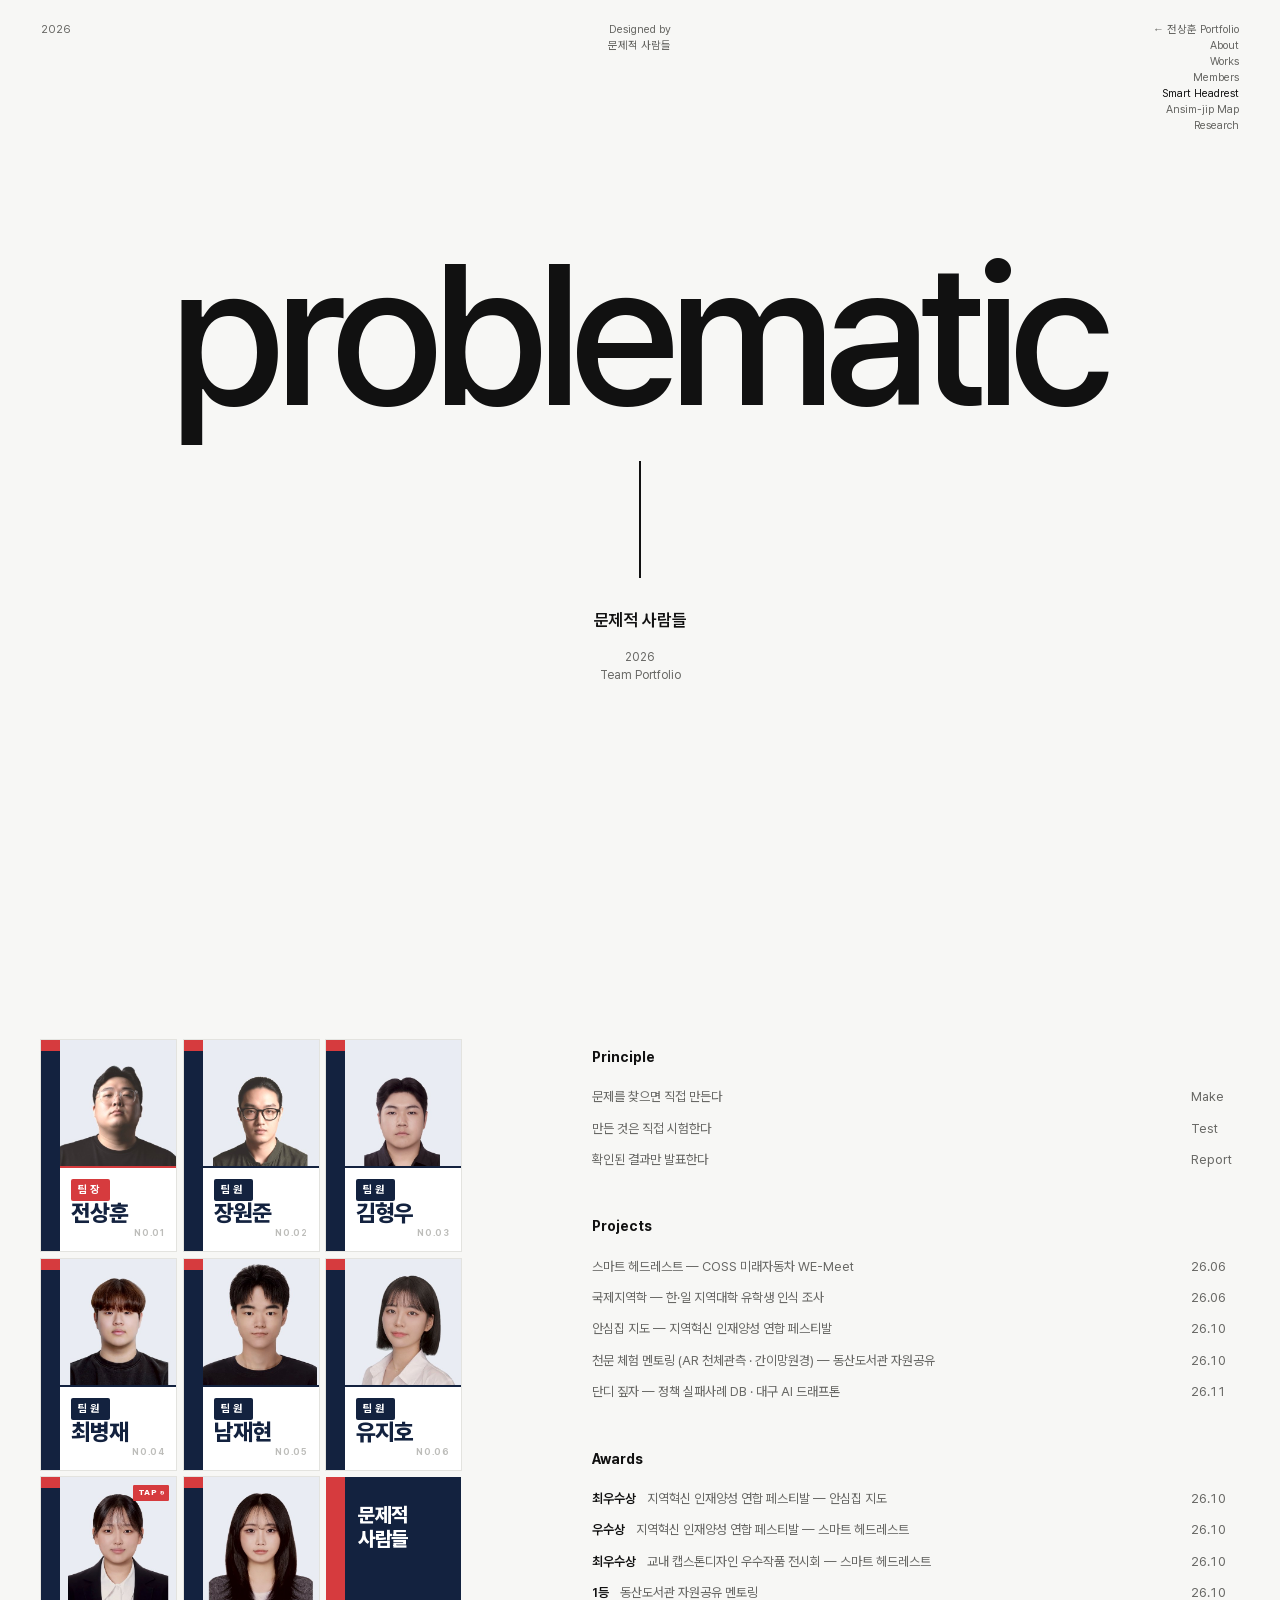
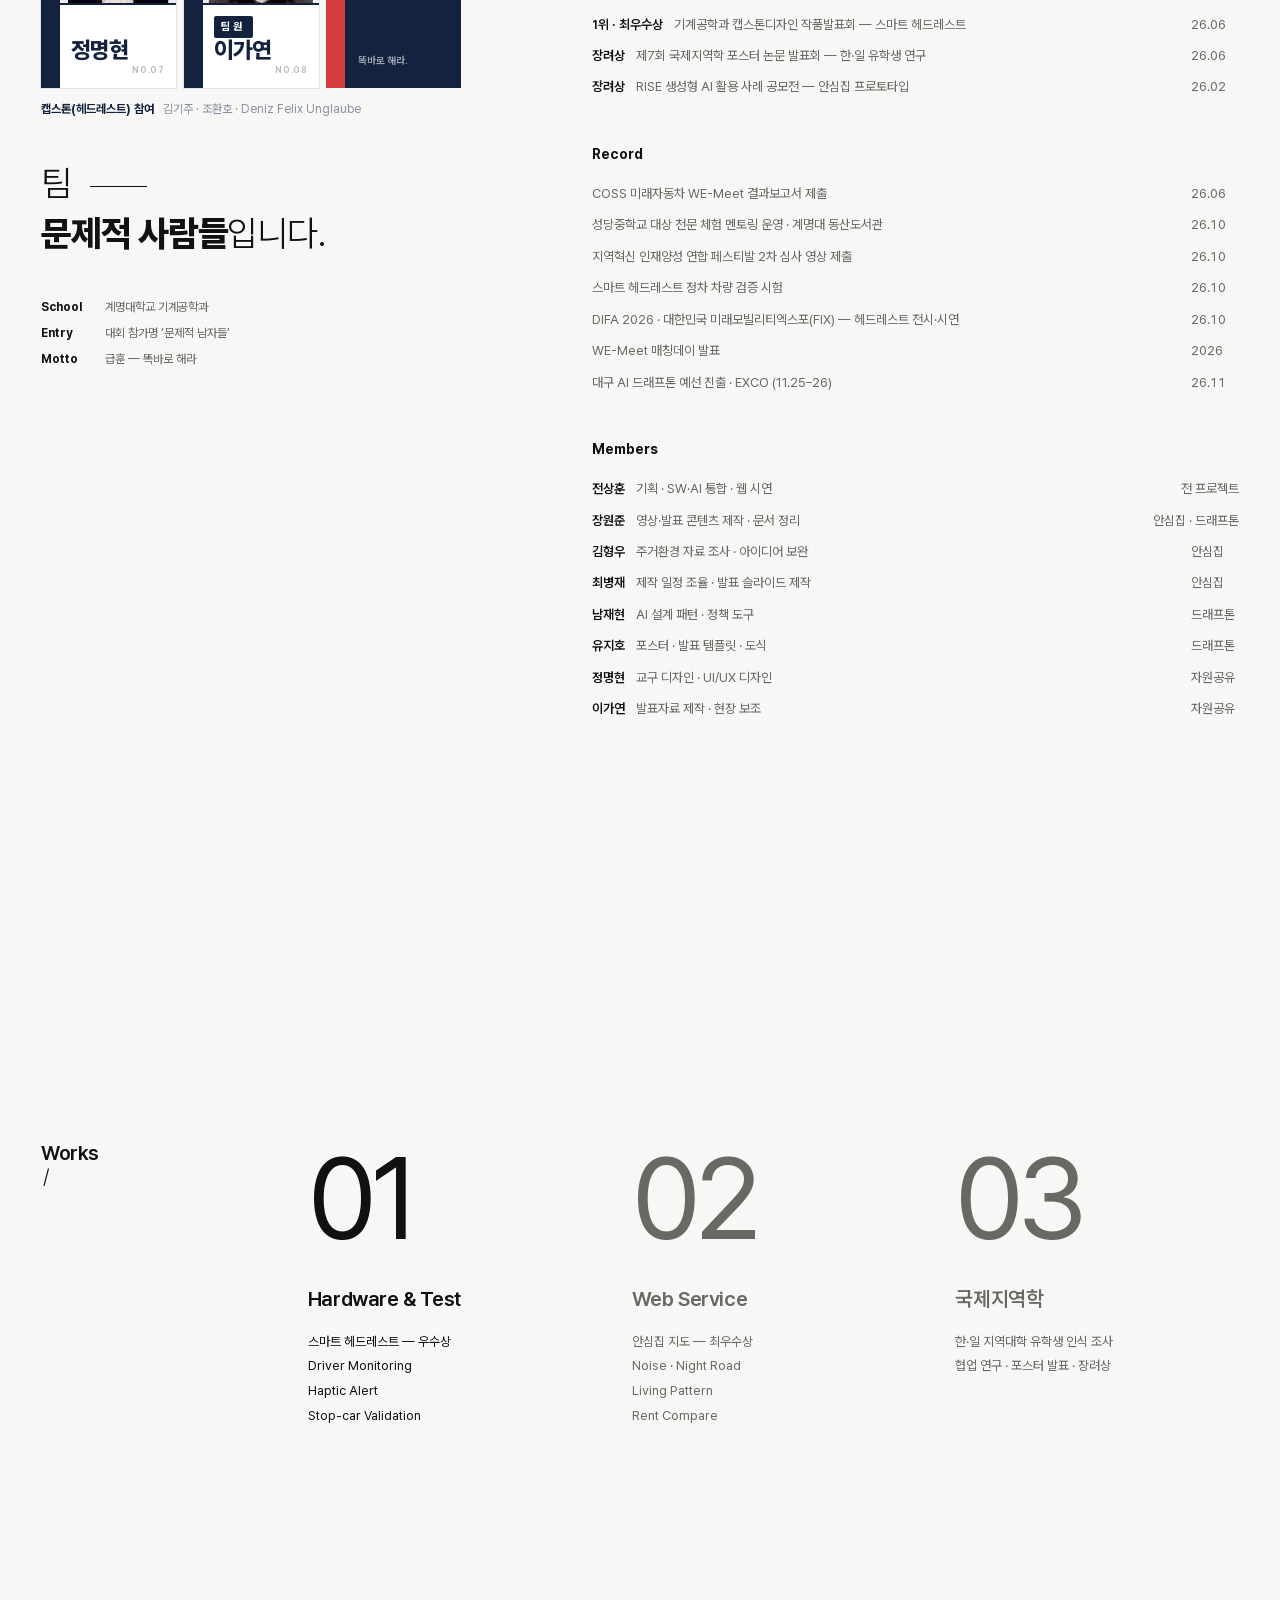
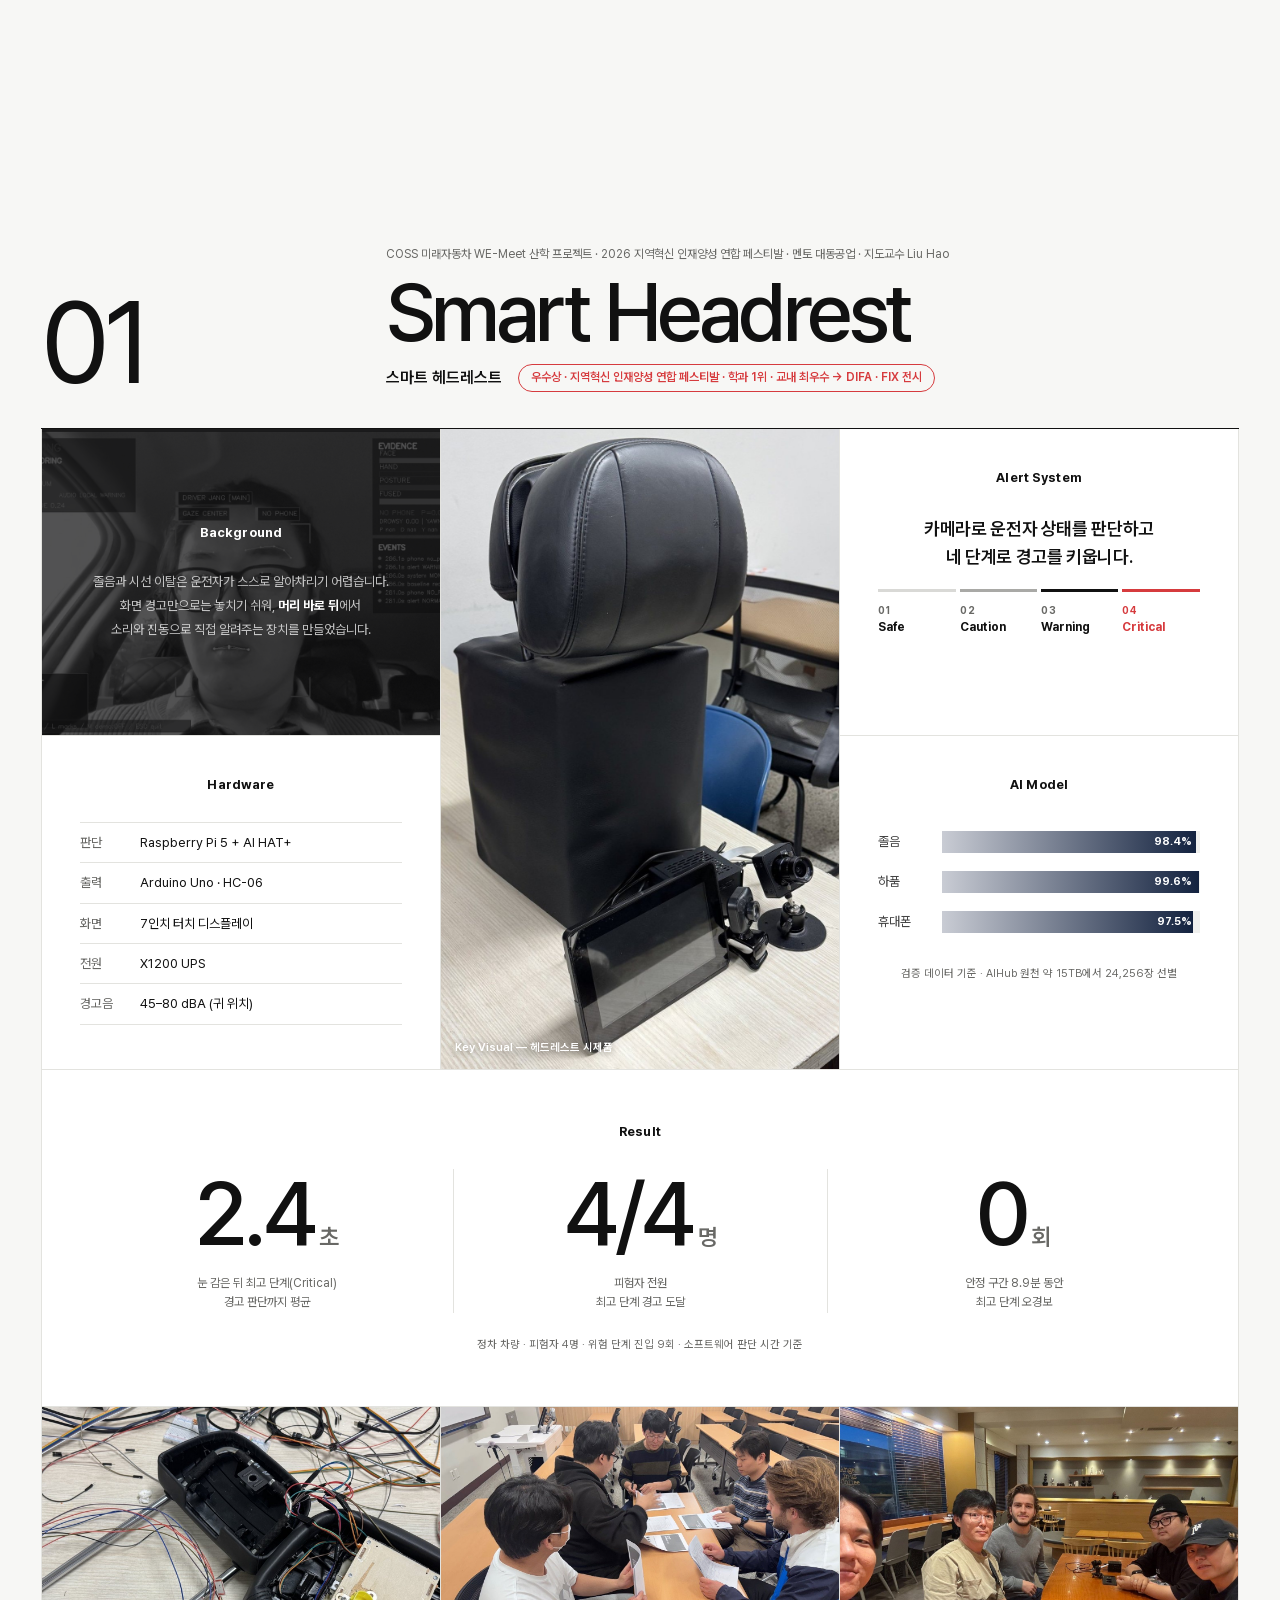
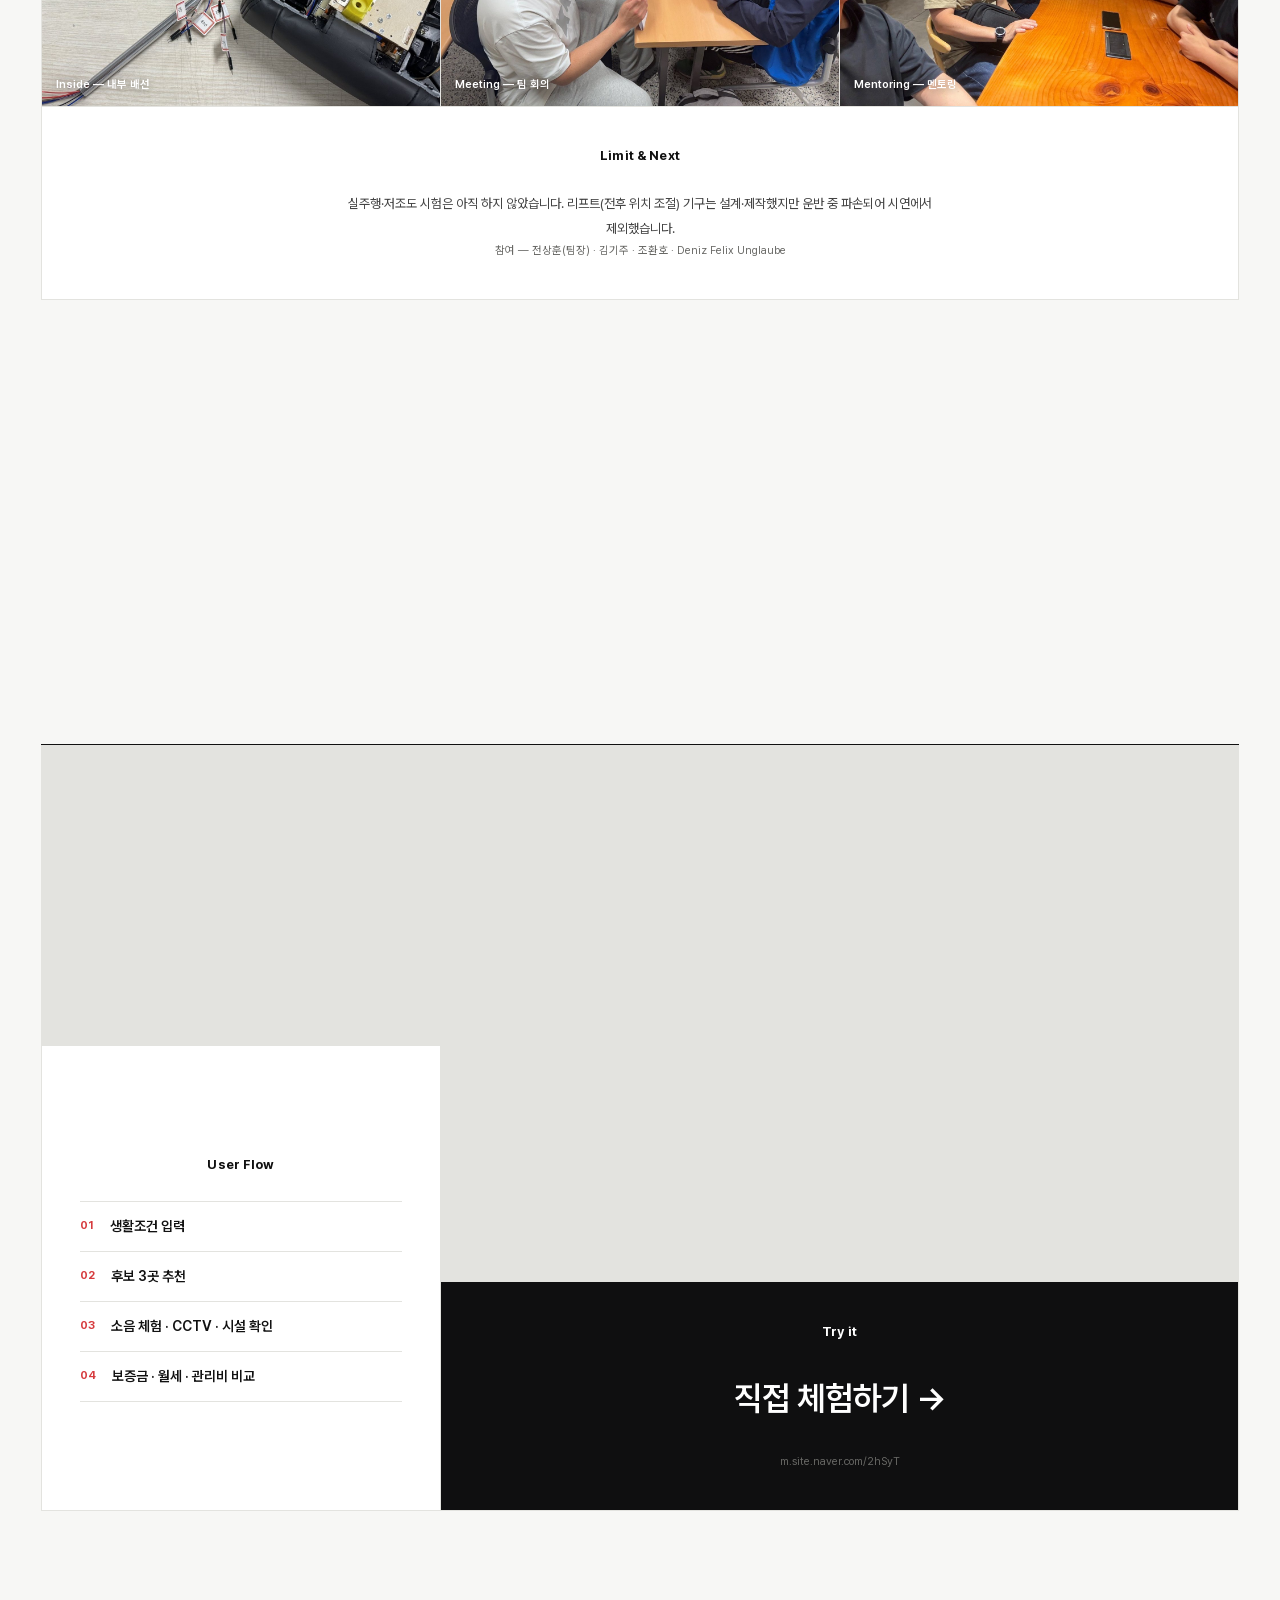
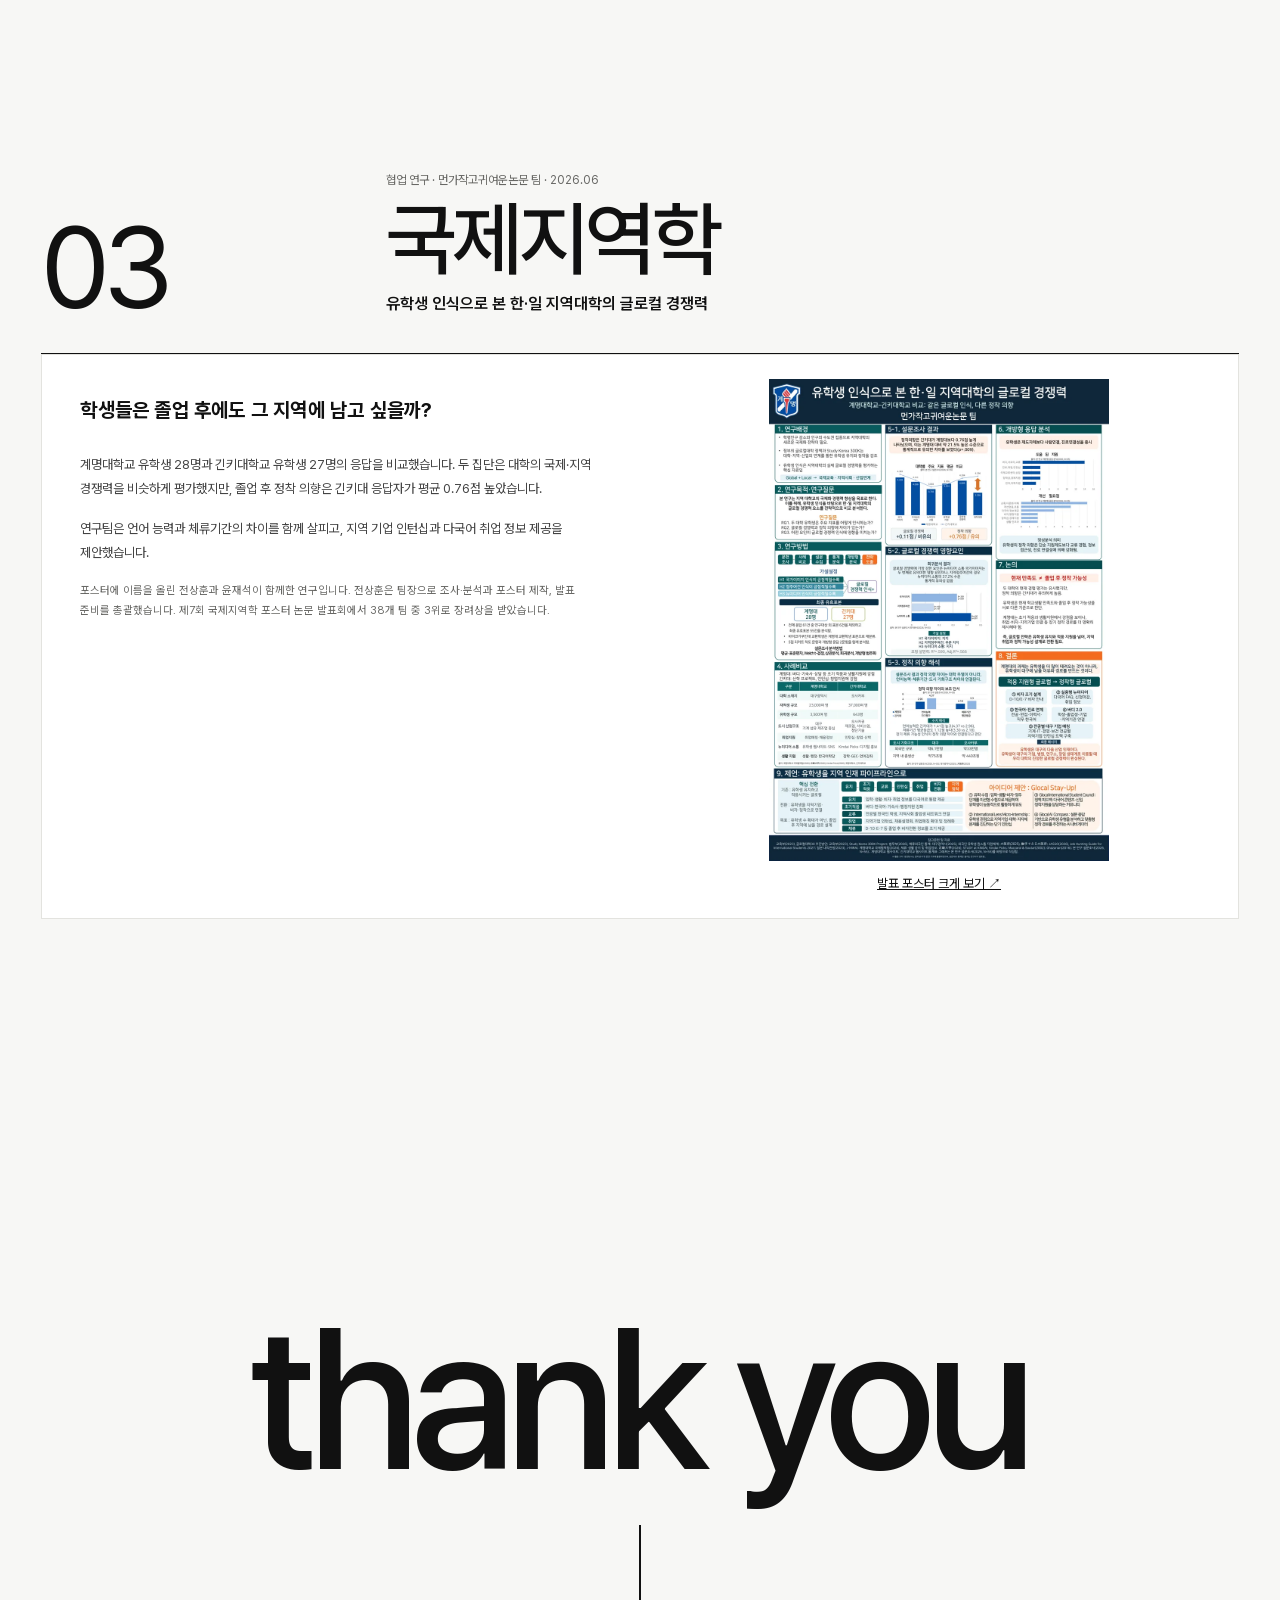
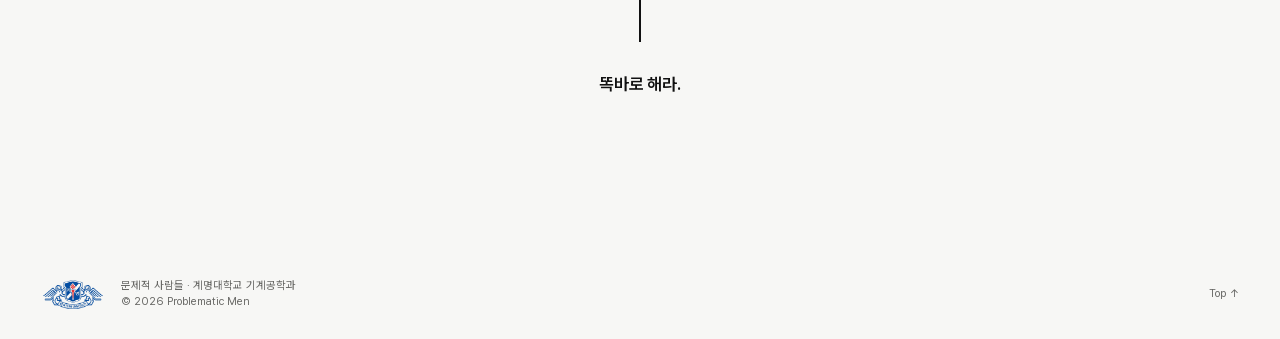
==== team/index.html @ f0c7233e "Team page: add 이가연 photo Co-Authored-By: Claude Opus 5.5 <noreply@anthropic.com> Claude-Session: htt" ====
<!doctype html>
<html lang="ko">
<head>
<meta charset="utf-8">
<meta name="viewport" content="width=device-width, initial-scale=1">
<title>problematic — 문제적 사람들 Team Portfolio</title>
<meta name="description" content="계명대학교 기계공학과 팀 '문제적 사람들'. 스마트 헤드레스트와 안심집 지도, 직접 만들고 직접 시험한 두 개의 프로젝트.">
<meta property="og:title" content="문제적 사람들 — Team Portfolio">
<meta property="og:description" content="직접 만들고, 직접 시험하고, 확인된 결과만 발표합니다.">
<meta name="theme-color" content="#F7F7F5">
<link rel="icon" href="assets/img/favicon.svg" type="image/svg+xml">
<link rel="preload" href="assets/fonts/Pretendard-subset.woff2" as="font" type="font/woff2" crossorigin>
<meta property="og:image" content="https://jeonsan-9.github.io/team/assets/img/hr_proto.jpg">
<link rel="stylesheet" href="assets/css/style.css?v=20261123e">
<script>document.documentElement.classList.add("js")</script>
<style id="crew-style">
.deck { grid-template-columns: repeat(3, 1fr); max-width: 360px; }
.deck__alumni { margin-top: 12px; max-width: 360px; font-size: 12px; line-height: 1.6; color: #8A90A0; }
.deck__alumni b { color: var(--navy); font-weight: 700; margin-right: 6px; }
.mini__ph { position: absolute; left: 24%; right: 9%; top: 13%; height: 37%; overflow: hidden; background: #E9ECF2; text-decoration: none; }
.mini__ph img { width: 100%; height: 100%; object-fit: cover; object-position: 50% 40%; display: block; }
.mini__ph--none { background: #E9ECF2 url("data:image/svg+xml,%3Csvg xmlns='http://www.w3.org/2000/svg' viewBox='0 0 40 36'%3E%3Ccircle cx='20' cy='14' r='7' fill='%23C9CED9'/%3E%3Cpath d='M6 36c1-9 7-13 14-13s13 4 14 13z' fill='%23C9CED9'/%3E%3C/svg%3E") center bottom / 62% no-repeat; }
.mini--latin b { font-size: 14cqi; letter-spacing: 0; }
.mini--seal { background: var(--navy); box-shadow: none; }
.mini--seal i { background: var(--red); width: 14%; }
.mini--seal i::before { display: none; }
.mini--seal strong { position: absolute; left: 24%; top: 13%; color: #fff; font-size: 15cqi; font-weight: 800; line-height: 1.15; letter-spacing: -.03em; }
.mini--seal small { position: absolute; left: 24%; bottom: 9%; color: rgba(255,255,255,.6); font-size: 7.5cqi; font-weight: 600; }

/* v2 card: photo-forward */
.deck { grid-template-columns: repeat(3, 1fr); max-width: 420px; gap: 8px; }
.deck__alumni { max-width: 420px; }
.mini__ph { left: 14%; right: 0; top: 0; height: 61%; }
.mini__ph img { object-position: 50% 45%; }
.mini span { top: auto; bottom: 5%; right: 8%; z-index: 2; }
.mini em { top: 66%; left: 22%; }
.mini b { top: 77%; left: 22%; }
.mini--lead .mini__ph::after, .mini .mini__ph::after { content: ""; position: absolute; left: 0; right: 0; bottom: 0; height: 2px; background: var(--navy); }
.mini--lead .mini__ph::after { background: var(--red); }
/* 정명현: 지상 최강의 생물 */
.mini--aura { z-index: 1; animation: aura 2.4s ease-in-out infinite, quake 4.8s steps(1) infinite; }
.mini__ph--aura { background: radial-gradient(circle at 50% 70%, #3A0E12 0, #0B0F1C 72%); }
.mini__ph--aura::before { content: ""; position: absolute; left: -60%; top: -60%; width: 220%; height: 220%;
  background: repeating-conic-gradient(from 0deg at 50% 50%, rgba(214,59,62,.75) 0 3deg, rgba(214,59,62,0) 3deg 11deg, rgba(255,255,255,.18) 11deg 12deg, rgba(214,59,62,0) 12deg 20deg);
  -webkit-mask: radial-gradient(circle, transparent 0 14%, #000 40%); mask: radial-gradient(circle, transparent 0 14%, #000 40%);
  animation: rays 14s linear infinite; }
.mini__ph--aura img { position: relative; z-index: 1; object-fit: contain; object-position: 50% 100%;
  filter: contrast(1.15) drop-shadow(0 0 2px #fff) drop-shadow(0 0 10px #D63B3E) drop-shadow(0 0 22px rgba(214,59,62,.9));
  animation: flare 2.4s ease-in-out infinite; }
.mini__tag { position: absolute; z-index: 2; left: 6%; top: 7%; padding: .25em .6em; background: var(--red); color: #fff;
  font-size: 6.4cqi; font-weight: 800; letter-spacing: -.02em; text-decoration: none; transform: skewX(-12deg); box-shadow: 2px 2px 0 #0B0F1C; }
.mini__fx { position: absolute; z-index: 2; right: 5%; top: 6%; writing-mode: vertical-rl; color: #fff; quotes: none;
  font-size: 10cqw; font-weight: 900; letter-spacing: -.08em; -webkit-text-stroke: .6px #D63B3E; text-shadow: 0 0 6px #D63B3E; opacity: .9; transform: skewY(-8deg); }
.mini--aura .mini__ph::after { background: var(--red); height: 3px; }
.mini--aura em { background: #0B0F1C; }
.mini--aura b { color: #0B0F1C; text-shadow: 1.5px 1.5px 0 rgba(214,59,62,.35); }
@keyframes aura { 0%,100% { box-shadow: 0 0 0 1.5px var(--red), 0 0 12px 2px rgba(214,59,62,.45), 0 0 34px 6px rgba(11,15,28,.35); }
  50% { box-shadow: 0 0 0 1.5px var(--red), 0 0 26px 8px rgba(214,59,62,.75), 0 0 60px 16px rgba(11,15,28,.45); } }
@keyframes rays { to { transform: rotate(360deg); } }
@keyframes flare { 0%,100% { transform: scale(1); } 50% { transform: scale(1.035); } }
@keyframes quake { 0%,86%,100% { transform: none; } 88% { transform: translate(1.5px,-1px) rotate(-.6deg); } 90% { transform: translate(-2px,1px) rotate(.6deg); } 92% { transform: translate(1px,1.5px); } 94% { transform: translate(-1px,-1px) rotate(-.3deg); } }
.mini--aura:hover { animation-duration: 1.2s, .5s; }
@media (prefers-reduced-motion: reduce) { .mini--aura, .mini__ph--aura::before, .mini__ph--aura img { animation: none; }
  .mini--aura { box-shadow: 0 0 0 1.5px var(--red), 0 0 20px 6px rgba(214,59,62,.6); } }
@media (max-width: 640px) { .deck, .deck__alumni { max-width: none; } }

/* 정명현: 명찰 밖으로 피어오르는 오라 연기 */
.aura-wrap { position: relative; z-index: 2; }
.aura-wrap > .mini { position: relative; z-index: 1; }
.smoke { position: absolute; left: 0; right: 0; bottom: 30%; height: 70%; pointer-events: none; }
.smoke--back { z-index: 0; }
.smoke--front { z-index: 2; opacity: .45; }
.smoke i { position: absolute; left: var(--x); bottom: 0; width: calc(72% * var(--s)); aspect-ratio: 1; margin-left: calc(-36% * var(--s));
  border-radius: 50%; opacity: 0; filter: blur(5px);
  background: radial-gradient(circle at 45% 55%, rgba(150,18,26,1) 0, rgba(70,8,16,.9) 35%, rgba(11,15,28,.5) 55%, rgba(11,15,28,0) 70%);
  animation: smoke 5.2s ease-out var(--d) infinite; }
.smoke--front i { background: radial-gradient(circle, rgba(40,6,12,.75) 0, rgba(11,15,28,0) 66%); animation-duration: 6.4s; }
@keyframes smoke {
  0%   { transform: translate(0, 10%) scale(.45); opacity: 0; }
  15%  { opacity: 1; }
  60%  { opacity: .7; }
  100% { transform: translate(calc((var(--x) - 50%) * .35), -150%) scale(1.9); opacity: 0; } }
@media (prefers-reduced-motion: reduce) { .smoke i { animation: none; opacity: .35; transform: translateY(-40%) scale(1.2); } }

/* 정명현: 누르면 뒤집히는 카드 */
.flip { position: relative; z-index: 2; cursor: pointer; perspective: 900px; -webkit-tap-highlight-color: transparent; outline: none; }
.flip:focus-visible .flip__in { outline: 2px solid var(--red); outline-offset: 3px; }
.flip__in { position: relative; z-index: 1; transform-style: preserve-3d; transition: transform .7s cubic-bezier(.2,.9,.25,1.25); }
.flip.is-flipped .flip__in { transform: rotateY(180deg); }
.flip__front, .flip__back { -webkit-backface-visibility: hidden; backface-visibility: hidden; }
.flip__front { position: relative; }
.flip__back { position: absolute; inset: 0; transform: rotateY(180deg); }
.flip__back > .mini { width: 100%; height: 100%; }
.flip__hint { position: absolute; right: 6%; top: 6%; z-index: 2; padding: .2em .55em; font-size: 6cqi; font-weight: 800; letter-spacing: .06em;
  text-decoration: none; color: #fff; background: var(--red); border-radius: 1cqi; animation: hint 1.8s ease-in-out infinite; }
@keyframes hint { 0%,100% { transform: scale(1); } 50% { transform: scale(1.12); } }
.flip:not(.is-flipped) .smoke { display: none; }
.flip__flash { position: absolute; inset: -40%; z-index: 3; pointer-events: none; opacity: 0; border-radius: 50%;
  background: radial-gradient(circle, #fff 0 12%, rgba(255,230,230,.9) 22%, rgba(214,59,62,.55) 42%, rgba(214,59,62,0) 66%); }
.flip.is-burst .flip__flash { animation: flash .55s ease-out; }
.flip.is-burst { animation: hit .5s steps(1); }
.flip.is-burst .smoke i { animation-delay: 0s !important; animation-duration: 1.6s; }
@keyframes flash { 0% { opacity: 0; transform: scale(.3); } 25% { opacity: 1; } 100% { opacity: 0; transform: scale(1.4); } }
@keyframes hit { 0%,100% { transform: none; } 15% { transform: translate(4px,-3px) rotate(-1.2deg); } 30% { transform: translate(-5px,2px) rotate(1.4deg); }
  45% { transform: translate(3px,4px) rotate(-.8deg); } 60% { transform: translate(-3px,-2px) rotate(.6deg); } 75% { transform: translate(2px,1px); } }
@media (prefers-reduced-motion: reduce) { .flip__in { transition: none; } .flip.is-burst, .flip.is-burst .flip__flash, .flip__hint { animation: none; } }
</style>
</head>
<body>

<!-- fixed corner meta -->
<header class="meta" aria-label="사이트 정보">
  <a href="#cover" class="meta__c1">2026</a>
  <p class="meta__c2">Designed by<br>문제적 사람들</p>
  <nav class="meta__c3" aria-label="섹션">
    <a href="../">← 전상훈 Portfolio</a>
    <a href="#about">About</a>
    <a href="#index">Works</a>
    <a href="#members">Members</a>
    <a href="#p01">Smart Headrest</a>
    <a href="#p02">Ansim-jip Map</a>
    <a href="#international-studies">Research</a>
  </nav>
</header>

<main>

<!-- ───────── 00 Cover ───────── -->
<section class="spread cover" id="cover">
  <h1 class="cover__word reveal">problematic</h1>
  <span class="cover__rule reveal" aria-hidden="true"></span>
  <p class="cover__name reveal">문제적 사람들</p>
  <p class="cover__sub reveal">2026<br>Team Portfolio</p>
</section>

<!-- ───────── 01 About ───────── -->
<section class="spread about" id="about">
  <div class="about__left">
    <div class="deck reveal" aria-label="팀원 명찰 8장">
      <div class="mini mini--lead"><i></i><span>NO.01</span><u class="mini__ph"><img src="assets/img/members/jeon.jpg?v=20261123c" alt="전상훈" loading="lazy"></u><b>전상훈</b><em>팀장</em></div>
      <div class="mini"><i></i><span>NO.02</span><u class="mini__ph"><img src="assets/img/members/jang.jpg?v=20261123c" alt="장원준" loading="lazy"></u><b>장원준</b><em>팀원</em></div>
      <div class="mini"><i></i><span>NO.03</span><u class="mini__ph"><img src="assets/img/members/kim.jpg?v=20261123c" alt="김형우" loading="lazy"></u><b>김형우</b><em>팀원</em></div>
      <div class="mini"><i></i><span>NO.04</span><u class="mini__ph"><img src="assets/img/members/choi.jpg?v=20261123c" alt="최병재" loading="lazy"></u><b>최병재</b><em>팀원</em></div>
      <div class="mini"><i></i><span>NO.05</span><u class="mini__ph"><img src="assets/img/members/nam.jpg?v=20261123c" alt="남재현" loading="lazy"></u><b>남재현</b><em>팀원</em></div>
      <div class="mini"><i></i><span>NO.06</span><u class="mini__ph"><img src="assets/img/members/yoo.jpg?v=20261123c" alt="유지호" loading="lazy"></u><b>유지호</b><em>팀원</em></div>
      <div class="flip" role="button" tabindex="0" aria-pressed="false" aria-label="정명현 명찰 뒤집기"><span class="smoke smoke--back" aria-hidden="true"><i style="--x:-8%;--d:0s;--s:1.0"></i><i style="--x:12%;--d:1.1s;--s:0.8"></i><i style="--x:34%;--d:2.3s;--s:1.15"></i><i style="--x:58%;--d:0.6s;--s:0.9"></i><i style="--x:82%;--d:1.7s;--s:1.05"></i><i style="--x:104%;--d:2.9s;--s:0.85"></i><i style="--x:-12%;--d:3.4s;--s:0.7"></i><i style="--x:96%;--d:0.3s;--s:0.75"></i><i style="--x:46%;--d:3.9s;--s:1.0"></i><i style="--x:22%;--d:4.6s;--s:0.7"></i></span><div class="flip__in"><div class="mini flip__front"><i></i><span>NO.07</span><u class="mini__ph"><img src="assets/img/members/jungf.jpg?v=20261123e" alt="정명현" loading="lazy"><s class="flip__hint">TAP ↻</s></u><b>정명현</b><em>팀원</em></div><div class="flip__back"><div class="mini mini--aura"><i></i><span>NO.∞</span><u class="mini__ph mini__ph--aura"><img src="assets/img/members/jung.png?v=20261123c" alt="정명현, 지상 최강의 생물 모드" loading="lazy"><s class="mini__tag">지상 최강의 생물</s><q class="mini__fx" aria-hidden="true">쿠구구구</q></u><b>정</b><em>최강</em></div></div></div><span class="smoke smoke--front" aria-hidden="true"><i style="--x:-6%;--d:0.4s;--s:0.8"></i><i style="--x:106%;--d:1.9s;--s:0.8"></i><i style="--x:-10%;--d:3.1s;--s:0.6"></i><i style="--x:110%;--d:4.2s;--s:0.6"></i></span><b class="flip__flash" aria-hidden="true"></b></div>
      <div class="mini"><i></i><span>NO.08</span><u class="mini__ph"><img src="assets/img/members/lee.jpg?v=20261123f" alt="이가연" loading="lazy"></u><b>이가연</b><em>팀원</em></div>
      <div class="mini mini--seal" aria-hidden="true"><i></i><strong>문제적<br>사람들</strong><small>똑바로 해라.</small></div>
    </div>
    <p class="deck__alumni reveal"><b>캡스톤(헤드레스트) 참여</b> 김기주 · 조환호 · Deniz Felix Unglaube</p>
    <p class="hello reveal">팀 <span class="hello__dash" aria-hidden="true"></span><br><b>문제적 사람들</b>입니다.</p>
    <dl class="contact reveal">
      <div><dt>School</dt><dd>계명대학교 기계공학과</dd></div>
      <div><dt>Entry</dt><dd>대회 참가명 ‘문제적 남자들’</dd></div>
      <div><dt>Motto</dt><dd>급훈 — 똑바로 해라</dd></div>
    </dl>
  </div>

  <div class="about__right">
    <div class="list reveal">
      <h2>Principle</h2>
      <ul>
        <li><span>문제를 찾으면 직접 만든다</span><time>Make</time></li>
        <li><span>만든 것은 직접 시험한다</span><time>Test</time></li>
        <li><span>확인된 결과만 발표한다</span><time>Report</time></li>
      </ul>
    </div>
    <div class="list reveal">
      <h2>Projects</h2>
      <ul>
        <li><span>스마트 헤드레스트 — COSS 미래자동차 WE-Meet</span><time>26.06</time></li>
        <li><span>국제지역학 — 한·일 지역대학 유학생 인식 조사</span><time>26.06</time></li>
        <li><span>안심집 지도 — 지역혁신 인재양성 연합 페스티발</span><time>26.10</time></li>
        <li><span>천문 체험 멘토링 (AR 천체관측 · 간이망원경) — 동산도서관 자원공유</span><time>26.10</time></li>
        <li><span>단디 짚자 — 정책 실패사례 DB · 대구 AI 드래프톤</span><time>26.11</time></li>
      </ul>
    </div>
    <div class="list reveal">
      <h2>Awards</h2>
      <ul>
        <li><span><b>최우수상</b> 지역혁신 인재양성 연합 페스티발 — 안심집 지도</span><time>26.10</time></li>
        <li><span><b>우수상</b> 지역혁신 인재양성 연합 페스티발 — 스마트 헤드레스트</span><time>26.10</time></li>
        <li><span><b>최우수상</b> 교내 캡스톤디자인 우수작품 전시회 — 스마트 헤드레스트</span><time>26.10</time></li>
        <li><span><b>1등</b> 동산도서관 자원공유 멘토링</span><time>26.10</time></li>
        <li><span><b>1위 · 최우수상</b> 기계공학과 캡스톤디자인 작품발표회 — 스마트 헤드레스트</span><time>26.06</time></li>
        <li><span><b>장려상</b> 제7회 국제지역학 포스터 논문 발표회 — 한·일 유학생 연구</span><time>26.06</time></li>
        <li><span><b>장려상</b> RISE 생성형 AI 활용 사례 공모전 — 안심집 프로토타입</span><time>26.02</time></li>
      </ul>
    </div>
    <div class="list reveal" id="record">
      <h2>Record</h2>
      <ul>
        <li><span>COSS 미래자동차 WE-Meet 결과보고서 제출</span><time>26.06</time></li>
        <li><span>성당중학교 대상 천문 체험 멘토링 운영 · 계명대 동산도서관</span><time>26.10</time></li>
        <li><span>지역혁신 인재양성 연합 페스티발 2차 심사 영상 제출</span><time>26.10</time></li>
        <li><span>스마트 헤드레스트 정차 차량 검증 시험</span><time>26.10</time></li>
        <li><span>DIFA 2026 · 대한민국 미래모빌리티엑스포(FIX) — 헤드레스트 전시·시연</span><time>26.10</time></li>
        <li><span>WE-Meet 매칭데이 발표</span><time>2026</time></li>
        <li><span>대구 AI 드래프톤 예선 진출 · EXCO (11.25–26)</span><time>26.11</time></li>
      </ul>
    </div>
    <div class="list reveal">
      <h2 id="members">Members</h2>
      <ul>
        <li><span><b>전상훈</b> 기획 · SW·AI 통합 · 웹 시연</span><time>전 프로젝트</time></li>
        <li><span><b>장원준</b> 영상·발표 콘텐츠 제작 · 문서 정리</span><time>안심집 · 드래프톤</time></li>
        <li><span><b>김형우</b> 주거환경 자료 조사 · 아이디어 보완</span><time>안심집</time></li>
        <li><span><b>최병재</b> 제작 일정 조율 · 발표 슬라이드 제작</span><time>안심집</time></li>
        <li><span><b>남재현</b> AI 설계 패턴 · 정책 도구</span><time>드래프톤</time></li>
        <li><span><b>유지호</b> 포스터 · 발표 템플릿 · 도식</span><time>드래프톤</time></li>
        <li><span><b>정명현</b> 교구 디자인 · UI/UX 디자인</span><time>자원공유</time></li>
        <li><span><b>이가연</b> 발표자료 제작 · 현장 보조</span><time>자원공유</time></li>
      </ul>
    </div>
  </div>
</section>

<!-- ───────── 02 Index ───────── -->
<section class="spread index" id="index">
  <p class="index__label reveal">Works<br><span aria-hidden="true">/</span></p>
  <a class="index__item reveal" href="#p01">
    <span class="index__no">01</span>
    <span class="index__cat">Hardware &amp; Test</span>
    <span class="index__list">스마트 헤드레스트 — 우수상<br>Driver Monitoring<br>Haptic Alert<br>Stop-car Validation</span>
  </a>
  <a class="index__item reveal" href="#p02">
    <span class="index__no">02</span>
    <span class="index__cat">Web Service</span>
    <span class="index__list">안심집 지도 — 최우수상<br>Noise · Night Road<br>Living Pattern<br>Rent Compare</span>
  </a>
  <a class="index__item reveal" href="#international-studies">
    <span class="index__no">03</span>
    <span class="index__cat">국제지역학</span>
    <span class="index__list">한·일 지역대학 유학생 인식 조사<br>협업 연구 · 포스터 발표 · 장려상</span>
  </a>
</section>

<!-- ───────── P01 Smart Headrest ───────── -->
<section class="project" id="p01">
  <header class="ptitle">
    <span class="ptitle__no reveal">01</span>
    <div class="reveal">
      <p class="ptitle__meta">COSS 미래자동차 WE-Meet 산학 프로젝트 · 2026 지역혁신 인재양성 연합 페스티발 · 멘토 대동공업 · 지도교수 Liu Hao</p>
      <h2 class="ptitle__name">Smart Headrest</h2>
      <p class="ptitle__ko">스마트 헤드레스트 <span class="ptitle__award">우수상 · 지역혁신 인재양성 연합 페스티발 · 학과 1위 · 교내 최우수 → DIFA · FIX 전시</span></p>
    </div>
  </header>

  <div class="sheet sheet--hr">
    <article class="cell cell--dark c-bg reveal">
      <img src="assets/img/hr_gui.jpg" alt="" loading="lazy" aria-hidden="true">
      <div class="cell__in">
        <h3>Background</h3>
        <p>졸음과 시선 이탈은 운전자가 스스로 알아차리기 어렵습니다.<br>화면 경고만으로는 놓치기 쉬워, <b>머리 바로 뒤</b>에서<br>소리와 진동으로 직접 알려주는 장치를 만들었습니다.</p>
      </div>
    </article>
    <figure class="cell c-key reveal">
      <img src="assets/img/hr_proto.jpg" alt="카메라와 7인치 디스플레이가 연결된 헤드레스트 시제품" loading="lazy">
      <figcaption>Key Visual — 헤드레스트 시제품</figcaption>
    </figure>
    <article class="cell c-sys reveal">
      <h3>Alert System</h3>
      <p class="cell__lead">카메라로 운전자 상태를 판단하고<br>네 단계로 경고를 키웁니다.</p>
      <ol class="steps">
        <li><span>01</span>Safe</li>
        <li><span>02</span>Caution</li>
        <li><span>03</span>Warning</li>
        <li class="is-hot"><span>04</span>Critical</li>
      </ol>
    </article>
    <article class="cell c-hw reveal">
      <h3>Hardware</h3>
      <dl class="kv">
        <div><dt>판단</dt><dd>Raspberry Pi 5 + AI HAT+</dd></div>
        <div><dt>출력</dt><dd>Arduino Uno · HC-06</dd></div>
        <div><dt>화면</dt><dd>7인치 터치 디스플레이</dd></div>
        <div><dt>전원</dt><dd>X1200 UPS</dd></div>
        <div><dt>경고음</dt><dd>45–80 dBA (귀 위치)</dd></div>
      </dl>
    </article>
    <article class="cell c-res reveal">
      <h3>Result</h3>
      <ul class="nums">
        <li><b>2.4<small>초</small></b><span>눈 감은 뒤 최고 단계(Critical)<br>경고 판단까지 평균</span></li>
        <li><b>4/4<small>명</small></b><span>피험자 전원<br>최고 단계 경고 도달</span></li>
        <li><b>0<small>회</small></b><span>안정 구간 8.9분 동안<br>최고 단계 오경보</span></li>
      </ul>
      <p class="note">정차 차량 · 피험자 4명 · 위험 단계 진입 9회 · 소프트웨어 판단 시간 기준</p>
    </article>
    <article class="cell c-ai reveal">
      <h3>AI Model</h3>
      <dl class="bars">
        <div><dt>졸음</dt><dd><i style="--v:98.4%"></i><span>98.4%</span></dd></div>
        <div><dt>하품</dt><dd><i style="--v:99.6%"></i><span>99.6%</span></dd></div>
        <div><dt>휴대폰</dt><dd><i style="--v:97.5%"></i><span>97.5%</span></dd></div>
      </dl>
      <p class="note">검증 데이터 기준 · AIHub 원천 약 15TB에서 24,256장 선별</p>
    </article>
    <figure class="cell c-p1 reveal"><img src="assets/img/hr_inside.jpg" alt="분해한 헤드레스트 내부의 배선과 보드" loading="lazy"><figcaption>Inside — 내부 배선</figcaption></figure>
    <figure class="cell c-p2 reveal"><img src="assets/img/hr_team.jpg" alt="강의실에서 자료를 보며 회의하는 팀원들" loading="lazy"><figcaption>Meeting — 팀 회의</figcaption></figure>
    <figure class="cell c-p3 reveal"><img src="assets/img/hr_mentoring.jpg" alt="테이블에 모여 앉은 팀원과 멘토" loading="lazy"><figcaption>Mentoring — 멘토링</figcaption></figure>
    <article class="cell c-lim reveal">
      <h3>Limit &amp; Next</h3>
      <p>실주행·저조도 시험은 아직 하지 않았습니다. 리프트(전후 위치 조절) 기구는 설계·제작했지만 운반 중 파손되어 시연에서 제외했습니다.</p>
      <p class="note">참여 — 전상훈(팀장) · 김기주 · 조환호 · Deniz Felix Unglaube</p>
    </article>
  </div>
</section>

<!-- ───────── P02 Ansim-jip Map ───────── -->
<section class="project" id="p02">
  <header class="ptitle">
    <span class="ptitle__no reveal">02</span>
    <div class="reveal">
      <p class="ptitle__meta">2026 지역혁신 인재양성 연합 페스티발 · 지역사회문제해결 · 2차 심사</p>
      <h2 class="ptitle__name">Ansim-jip Map</h2>
      <p class="ptitle__ko">안심집 지도 <span class="ptitle__award">최우수상 · 2026 지역혁신 인재양성 연합 페스티발</span><span class="ptitle__award ptitle__award--sub">프로토타입 RISE 생성형 AI 공모전 장려상 → 보완 후 최우수</span></p>
    </div>
  </header>

  <div class="sheet sheet--am">
    <article class="cell c-bg2 reveal">
      <h3>Background</h3>
      <p class="cell__lead">집 안의 사진을 넘어,<br><b>집 밖의 생활</b>까지.</p>
      <p>공항을 낀 대구 동구 지저동에서 집을 고를 때 놓치기 쉬운 항공기 소음, 밤길, 생활 동선을 내 생활유형에 맞춰 한 지도에서 비교합니다.</p>
    </article>
    <figure class="cell c-screen reveal">
      <div class="frame"><img src="assets/img/ansim_main.jpg" alt="안심집 지도 첫 화면: 생활유형 선택" loading="lazy"></div>
      <figcaption>Main — 생활유형 선택 화면</figcaption>
    </figure>
    <article class="cell c-flow reveal">
      <h3>User Flow</h3>
      <ol class="flow">
        <li><span>01</span>생활조건 입력</li>
        <li><span>02</span>후보 3곳 추천</li>
        <li><span>03</span>소음 체험 · CCTV · 시설 확인</li>
        <li><span>04</span>보증금 · 월세 · 관리비 비교</li>
      </ol>
    </article>
    <a class="cell cell--dark c-cta reveal" href="https://m.site.naver.com/2hSyT" target="_blank" rel="noopener">
      <h3>Try it</h3>
      <p class="cta__big">직접 체험하기 <span aria-hidden="true">→</span></p>
      <p class="note">m.site.naver.com/2hSyT</p>
    </a>
  </div>
</section>

<!-- ───────── P03 International Studies ───────── -->
<section class="project" id="international-studies">
  <header class="ptitle">
    <span class="ptitle__no reveal">03</span>
    <div class="reveal">
      <p class="ptitle__meta">협업 연구 · 먼가작고귀여운논문 팀 · 2026.06</p>
      <h2 class="ptitle__name">국제지역학</h2>
      <p class="ptitle__ko">유학생 인식으로 본 한·일 지역대학의 글로컬 경쟁력</p>
    </div>
  </header>
  <div class="poster-study">
    <div class="cell reveal">
      <h3>학생들은 졸업 후에도 그 지역에 남고 싶을까?</h3>
      <p>계명대학교 유학생 28명과 긴키대학교 유학생 27명의 응답을 비교했습니다. 두 집단은 대학의 국제·지역 경쟁력을 비슷하게 평가했지만, 졸업 후 정착 의향은 긴키대 응답자가 평균 0.76점 높았습니다.</p>
      <p>연구팀은 언어 능력과 체류기간의 차이를 함께 살피고, 지역 기업 인턴십과 다국어 취업 정보 제공을 제안했습니다.</p>
      <p class="note">포스터에 이름을 올린 전상훈과 윤재석이 함께한 연구입니다. 전상훈은 팀장으로 조사·분석과 포스터 제작, 발표 준비를 총괄했습니다. 제7회 국제지역학 포스터 논문 발표회에서 38개 팀 중 3위로 장려상을 받았습니다.</p>
    </div>
    <figure class="poster-figure reveal">
      <a href="../assets/img/international-poster.webp"><img src="../assets/img/international-poster-sm.webp" width="900" height="1274" alt="계명대와 긴키대 유학생 설문 결과와 지역 정착 제안을 담은 연구 포스터" loading="lazy"></a>
      <figcaption><a href="../assets/img/international-poster.webp">발표 포스터 크게 보기 ↗</a></figcaption>
    </figure>
  </div>
</section>

<!-- ───────── End ───────── -->
<section class="spread end">
  <p class="end__word reveal">thank you</p>
  <span class="cover__rule reveal" aria-hidden="true"></span>
  <p class="cover__name reveal">똑바로 해라.</p>
  <div class="end__foot">
    <img src="assets/img/kmu_emblem.png" alt="계명대학교 엠블럼" width="423" height="220" loading="lazy">
    <p>문제적 사람들 · 계명대학교 기계공학과<br>© 2026 Problematic Men</p>
    <a href="#cover">Top ↑</a>
  </div>
</section>

</main>
<script src="assets/js/main.js?v=20261123e" defer></script>
<script id="flip-js">
document.querySelectorAll('.flip').forEach(function (c) {
  function go() {
    var on = c.classList.toggle('is-flipped'); c.setAttribute('aria-pressed', on);
    if (on) { c.classList.remove('is-burst'); void c.offsetWidth; c.classList.add('is-burst');
      setTimeout(function () { c.classList.remove('is-burst'); }, 1700); }
  }
  c.addEventListener('click', go);
  c.addEventListener('keydown', function (e) { if (e.key === 'Enter' || e.key === ' ') { e.preventDefault(); go(); } });
});
</script>
</body>
</html>
---- team/assets/css/style.css ----
/* ==========================================================
   문제적 사람들 — Team Portfolio (v2, minimal editorial)
   ========================================================== */

@font-face {
  font-family: "Pretendard";
  src: url("../fonts/Pretendard-subset.woff2") format("woff2-variations"),
       url("../fonts/Pretendard-subset.woff2") format("woff2");
  font-weight: 100 900;
  font-display: swap;
}

:root {
  --bg: #F7F7F5;
  --paper: #FFFFFF;
  --ink: #111111;
  --ink-2: #444444;
  --gray: #686865;
  --faint: #BDBDBA;
  --line: #E3E3DF;
  --navy: #13223F;
  --red: #D63B3E;
  --pad: clamp(20px, 3.2vw, 48px);
  --ease: cubic-bezier(.2,.7,.1,1);
}

*, *::before, *::after { box-sizing: border-box; }
html { scroll-behavior: smooth; -webkit-text-size-adjust: 100%; }
body {
  margin: 0; background: var(--bg); color: var(--ink);
  font-family: "Pretendard", -apple-system, BlinkMacSystemFont, "Apple SD Gothic Neo", sans-serif;
  font-size: 15px; line-height: 1.65; word-break: keep-all;
  -webkit-font-smoothing: antialiased;
}
img { display: block; max-width: 100%; }
a { color: inherit; text-decoration: none; }
h1, h2, h3, p, ul, ol, dl, dd, figure { margin: 0; padding: 0; }
ul, ol { list-style: none; }
::selection { background: var(--ink); color: var(--bg); }
:focus-visible { outline: 1px solid var(--ink); outline-offset: 4px; }

/* ───────── Fixed corner meta (like the reference's page header) ───────── */
.meta {
  position: fixed; inset: 0 0 auto 0; z-index: 40;
  display: grid; grid-template-columns: 1fr 1fr 1fr;
  padding: 22px var(--pad);
  font-size: 11px; line-height: 1.45; color: var(--gray);
  pointer-events: none;
  mix-blend-mode: multiply;
}
.meta a, .meta nav { pointer-events: auto; }
.meta__c2 { text-align: center; }
.meta__c3 { display: flex; flex-direction: column; align-items: flex-end; }
.meta a { transition: color .2s; }
.meta a:hover, .meta a.is-on { color: var(--ink); }

/* ───────── Spread (one page of the book) ───────── */
.spread { position: relative; min-height: 100vh; min-height: 100svh; padding: 110px var(--pad) 80px; }

/* Cover */
.cover { display: flex; flex-direction: column; align-items: center; justify-content: center; text-align: center; }
.cover__word, .end__word {
  font-size: clamp(64px, 15.5vw, 260px);
  font-weight: 500; letter-spacing: -.065em; line-height: .9;
  margin-left: -.04em;
}
.cover__rule { display: block; width: 1.5px; height: clamp(80px, 13vh, 140px); background: var(--ink); margin: clamp(28px, 4vh, 44px) 0 28px; }
.cover__name { font-size: 17px; font-weight: 600; letter-spacing: -.01em; }
.cover__sub { margin-top: 14px; font-size: 12px; color: var(--gray); line-height: 1.5; }

/* About */
.about { display: grid; grid-template-columns: 5fr 7fr; gap: clamp(40px, 7vw, 120px); align-items: start; padding-top: 140px; }
.deck { display: grid; grid-template-columns: repeat(4, 1fr); gap: 6px; max-width: 420px; }
.mini {
  position: relative; aspect-ratio: 55 / 86; background: var(--paper); overflow: hidden;
  container-type: inline-size; box-shadow: 0 0 0 1px var(--line);
}
.mini i { position: absolute; left: 0; top: 0; bottom: 0; width: 14%; background: var(--navy); }
.mini i::before { content: ""; position: absolute; left: 0; top: 0; width: 100%; height: 5%; background: var(--red); }
.mini span { position: absolute; right: 9%; top: 6%; font-size: 6.5cqi; font-weight: 700; color: var(--faint); letter-spacing: .08em; }
.mini em { position: absolute; left: 24%; top: 56%; font-style: normal; font-size: 8cqi; font-weight: 700; color: #fff; background: var(--navy); padding: .2em .7em; border-radius: 1.5cqi; letter-spacing: .3em; }
.mini--lead em { background: var(--red); }
.mini b { position: absolute; left: 24%; top: 67%; font-size: 17cqi; font-weight: 800; color: var(--navy); letter-spacing: -.03em; line-height: 1; }

.hello { margin-top: 40px; font-size: clamp(28px, 2.8vw, 40px); font-weight: 300; line-height: 1.4; letter-spacing: -.03em; }
.hello b { font-weight: 800; }
.hello__dash { display: inline-block; width: 1.6em; height: 1.5px; background: var(--ink); vertical-align: middle; margin-left: .3em; }
.contact { margin-top: 36px; font-size: 12px; }
.contact div { display: grid; grid-template-columns: 64px 1fr; padding: 3px 0; }
.contact dt { font-weight: 700; }
.contact dd { color: var(--gray); }

.about__right { display: grid; gap: 40px; padding-top: 6px; }
.list h2 { font-size: 14px; font-weight: 700; letter-spacing: -.005em; margin-bottom: 12px; }
.list li { display: flex; justify-content: space-between; gap: 24px; padding: 5px 0; font-size: 13px; color: var(--gray); }
.list li b { color: var(--ink); font-weight: 600; margin-right: 8px; }
.list time { flex: none; min-width: 48px; text-align: left; color: var(--gray); font-variant-numeric: tabular-nums; }

/* Index */
.index { display: grid; grid-template-columns: 1fr 1.4fr 1.4fr; gap: 40px; align-content: center; padding-top: 140px; }
.index__label { font-size: 20px; font-weight: 600; letter-spacing: -.02em; line-height: 1.2; }
.index__label span { display: inline-block; font-weight: 300; transform: translateX(2px); }
.index__item { display: flex; flex-direction: column; color: var(--gray); transition: color .35s var(--ease); }
.index__item:first-of-type, .index__item:hover { color: var(--ink); }
.index__item:focus-visible { color: var(--ink); }
.index__no { font-size: clamp(72px, 9vw, 132px); font-weight: 400; letter-spacing: -.06em; line-height: 1; }
.index__cat { margin-top: 26px; font-size: clamp(18px, 1.6vw, 22px); font-weight: 600; letter-spacing: -.02em; }
.index__list { margin-top: 14px; font-size: 13px; line-height: 1.9; }

/* Project title page */
.project { padding: 140px var(--pad) 120px; }
.ptitle { display: grid; grid-template-columns: 1fr 2.8fr; gap: 40px; align-items: end; padding-bottom: 36px; margin-bottom: 0; border-bottom: 1.5px solid var(--ink); }
.ptitle__no { font-size: clamp(72px, 9vw, 132px); font-weight: 400; letter-spacing: -.06em; line-height: .85; }
.ptitle__meta { font-size: 12px; color: var(--gray); }
.ptitle__name { margin-top: 10px; font-size: clamp(44px, 6.4vw, 104px); font-weight: 500; letter-spacing: -.055em; line-height: .95; }
.ptitle__ko { margin-top: 12px; font-size: 16px; font-weight: 600; display: flex; flex-wrap: wrap; align-items: center; gap: 8px 16px; }
.ptitle__award--sub { color: var(--gray) !important; border-color: var(--line) !important; }
.ptitle__award { font-size: 12px; font-weight: 600; color: var(--red); border: 1px solid var(--red); border-radius: 99px; padding: 3px 12px; }

/* Brand-sheet grid */
.sheet { display: grid; grid-template-columns: repeat(3, 1fr); gap: 1px; background: var(--line); border: 1px solid var(--line); border-top: 0; }
.sheet--hr { grid-template-areas:
  "bg  key sys"
  "hw  key ai"
  "res res res"
  "p1  p2  p3"
  "lim lim lim"; }
.sheet--am { grid-template-areas:
  "bg2  screen screen"
  "flow screen screen"
  "flow cta    cta"; }
.c-bg { grid-area: bg; } .c-key { grid-area: key; } .c-sys { grid-area: sys; } .c-hw { grid-area: hw; }
.c-ai { grid-area: ai; } .c-res { grid-area: res; } .c-p1 { grid-area: p1; } .c-p2 { grid-area: p2; }
.c-p3 { grid-area: p3; } .c-lim { grid-area: lim; } .c-bg2 { grid-area: bg2; } .c-screen { grid-area: screen; }
.c-flow { grid-area: flow; } .c-cta { grid-area: cta; }

.cell { position: relative; background: var(--paper); padding: clamp(28px, 3vw, 44px); min-height: 300px; overflow: hidden; }
.cell h3 { font-size: 13px; font-weight: 700; letter-spacing: .01em; text-align: center; margin-bottom: 26px; }
.cell p { font-size: 13px; color: var(--ink-2); text-align: center; line-height: 1.85; }
.cell p b { color: var(--ink); }
.cell__lead { font-size: 18px !important; font-weight: 600; color: var(--ink) !important; line-height: 1.55 !important; letter-spacing: -.02em; margin-bottom: 18px; }
.note { margin-top: 22px; font-size: 11px !important; color: var(--gray) !important; }

.cell--dark { background: #0F0F10; color: #fff; display: flex; align-items: center; justify-content: center; }
.cell--dark h3 { color: #fff; }
.cell--dark p { color: rgba(255,255,255,.72); }
.cell--dark p b { color: #fff; }
.c-bg > img { position: absolute; inset: 0; width: 100%; height: 100%; object-fit: cover; opacity: .28; filter: grayscale(1); }
.c-bg .cell__in { position: relative; }

figure.cell { padding: 0; }
figure.cell img { width: 100%; height: 100%; object-fit: cover; transition: transform 1.2s var(--ease); }
figure.cell:hover img { transform: scale(1.025); }
figure.cell figcaption {
  position: absolute; left: 14px; bottom: 12px; font-size: 11px; font-weight: 600;
  color: #fff; text-shadow: 0 1px 8px rgba(0,0,0,.45);
}
.c-key { min-height: 640px; }
.c-key img { object-position: 50% 62%; }
.c-p1, .c-p2, .c-p3 { aspect-ratio: 4 / 3; min-height: 0; }

.steps { display: grid; grid-template-columns: repeat(4, 1fr); gap: 4px; margin-top: 10px; }
.steps li { padding-top: 10px; border-top: 3px solid #D9D9D6; font-size: 12px; font-weight: 700; text-align: left; }
.steps li:nth-child(2) { border-color: #A9A9A6; }
.steps li:nth-child(3) { border-color: var(--ink); }
.steps li.is-hot { border-color: var(--red); color: var(--red); }
.steps span { display: block; font-size: 10px; color: var(--gray); letter-spacing: .1em; }
.steps li.is-hot span { color: var(--red); }

.kv div { display: grid; grid-template-columns: 60px 1fr; padding: 9px 0; border-bottom: 1px solid var(--line); font-size: 13px; }
.kv div:first-child { border-top: 1px solid var(--line); }
.kv dt { color: var(--gray); }

.bars div { display: grid; grid-template-columns: 52px 1fr; align-items: center; gap: 12px; padding: 9px 0; font-size: 13px; }
.bars dt { color: var(--ink-2); }
.bars dd { position: relative; height: 22px; background: #F0F0EE; }
.bars i { position: absolute; left: 0; top: 0; bottom: 0; width: var(--v); background: linear-gradient(90deg, #C9CCD4, var(--navy)); }
.bars span { position: absolute; right: 8px; top: 50%; transform: translateY(-50%); font-size: 11px; font-weight: 700; color: #fff; }

.c-res { min-height: 0; padding-top: clamp(36px, 4vw, 56px); padding-bottom: clamp(36px, 4vw, 56px); }
.nums { display: grid; grid-template-columns: repeat(3, 1fr); }
.nums li { text-align: center; padding: 0 16px; border-left: 1px solid var(--line); }
.nums li:first-child { border-left: 0; }
.nums b { display: block; font-size: clamp(56px, 7vw, 108px); font-weight: 500; letter-spacing: -.06em; line-height: 1; }
.nums small { font-size: .26em; font-weight: 600; letter-spacing: 0; margin-left: 6px; color: var(--gray); }
.nums span { display: block; margin-top: 16px; font-size: 12px; color: var(--gray); line-height: 1.6; }
.c-lim { min-height: 0; }
.c-lim p { max-width: 640px; margin: 0 auto; }

/* Project 02 */
.c-screen { background: #EDEEF1 !important; display: flex !important; align-items: center; justify-content: center; padding: clamp(28px, 4vw, 64px) !important; }
.c-screen .frame { width: 100%; border-radius: 8px; overflow: hidden; box-shadow: 0 30px 60px -30px rgba(20,30,60,.35), 0 0 0 1px rgba(0,0,0,.05); }
.c-screen .frame img { height: auto; }
.c-screen figcaption { color: var(--gray) !important; text-shadow: none !important; }
.c-bg2 { display: flex; flex-direction: column; justify-content: center; }
.flow li { display: flex; gap: 16px; padding: 13px 0; border-bottom: 1px solid var(--line); font-size: 14px; font-weight: 600; }
.flow li:first-child { border-top: 1px solid var(--line); }
.flow span { font-size: 11px; color: var(--red); font-weight: 700; padding-top: 2px; }
.c-flow { display: flex; flex-direction: column; justify-content: center; }
.c-cta { flex-direction: column; min-height: 220px; transition: background .4s var(--ease); }
.c-cta:hover { background: var(--navy); }
.cta__big { font-size: clamp(26px, 2.6vw, 38px) !important; font-weight: 600; color: #fff !important; letter-spacing: -.03em; }
.cta__big span { display: inline-block; transition: transform .35s var(--ease); }
.c-cta:hover .cta__big span { transform: translateX(8px); }

/* End */
.end { display: flex; flex-direction: column; align-items: center; justify-content: center; text-align: center; }
.end__foot { position: absolute; left: var(--pad); right: var(--pad); bottom: 28px; display: flex; align-items: center; gap: 16px; font-size: 11px; color: var(--gray); text-align: left; line-height: 1.5; }
.end__foot img { width: 64px; height: auto; }
.end__foot a { margin-left: auto; }
.end__foot a:hover { color: var(--ink); }

/* Reveal */
.js .reveal { opacity: 0; transform: translateY(20px); transition: opacity 1s var(--ease), transform 1s var(--ease); }
.js .reveal.is-in { opacity: 1; transform: none; }
@media (prefers-reduced-motion: reduce) {
  html { scroll-behavior: auto; }
  .js .reveal { opacity: 1; transform: none; transition: none; }
}

/* ───────── Responsive ───────── */
@media (max-width: 960px) {
  .about { grid-template-columns: 1fr; }
  .index { grid-template-columns: 1fr 1fr; }
  .index__label { grid-column: 1 / -1; }
  .ptitle { grid-template-columns: 1fr; gap: 12px; }
  .sheet--hr { grid-template-columns: 1fr 1fr; grid-template-areas:
    "bg  bg"
    "key sys"
    "key hw"
    "ai  ai"
    "res res"
    "p1  p2"
    "p3  p3"
    "lim lim"; }
  .c-key { min-height: 0; }
  .sheet--am { grid-template-columns: 1fr 1fr; grid-template-areas:
    "screen screen"
    "bg2 flow"
    "cta cta"; }
}
@media (max-width: 640px) {
  body { font-size: 14px; }
  .meta { grid-template-columns: auto 1fr; padding: 16px var(--pad); background: rgba(247,247,245,.88); backdrop-filter: blur(10px); -webkit-backdrop-filter: blur(10px); mix-blend-mode: normal; }
  .meta__c2 { display: none; }
  .meta__c3 { flex-direction: row; justify-content: flex-end; flex-wrap: wrap; gap: 4px 12px; }
  .spread { padding-top: 90px; }
  .about { padding-top: 100px; }
  .index { grid-template-columns: 1fr; gap: 48px; padding-top: 100px; }
  .project { padding-top: 100px; }
  .sheet--hr, .sheet--am { grid-template-columns: 1fr; grid-template-areas: none; }
  .sheet--hr > *, .sheet--am > * { grid-area: auto; }
  .c-key { aspect-ratio: 4 / 5; }
  .cell { min-height: 0; }
  .nums { grid-template-columns: 1fr; gap: 32px; }
  .nums li { border-left: 0; padding: 0; }
  .list li { font-size: 12.5px; }
  .end__foot { flex-wrap: wrap; }
}

.cover__jump { margin-top: 20px; padding: 7px 2px; font-size: 14px; font-weight: 600; border-bottom: 1px solid currentColor; }

#members { scroll-margin-top: 5rem; }
.roster-title { margin: 12px 0 4px; font-size: 13px; font-weight: 600; }
.roster-projects { margin-top: 12px; }
.poster-study { display: grid; grid-template-columns: 1fr 1fr; border: 1px solid var(--line); }
.poster-study .cell h3, .poster-study .cell p { text-align: left; }
.poster-study .cell h3 { font-size: 20px; }
.poster-study p + p { margin-top: 16px; }
.poster-figure { padding: 24px; text-align: center; background: var(--paper); }
.poster-figure img { width: min(100%, 340px); height: auto; margin: 0 auto 12px; }
.poster-figure figcaption { font-size: 13px; text-decoration: underline; }
@media (min-width: 961px) { .index { grid-template-columns: .8fr repeat(3, 1fr); } }
@media (max-width: 640px) { .poster-study { grid-template-columns: 1fr; } }
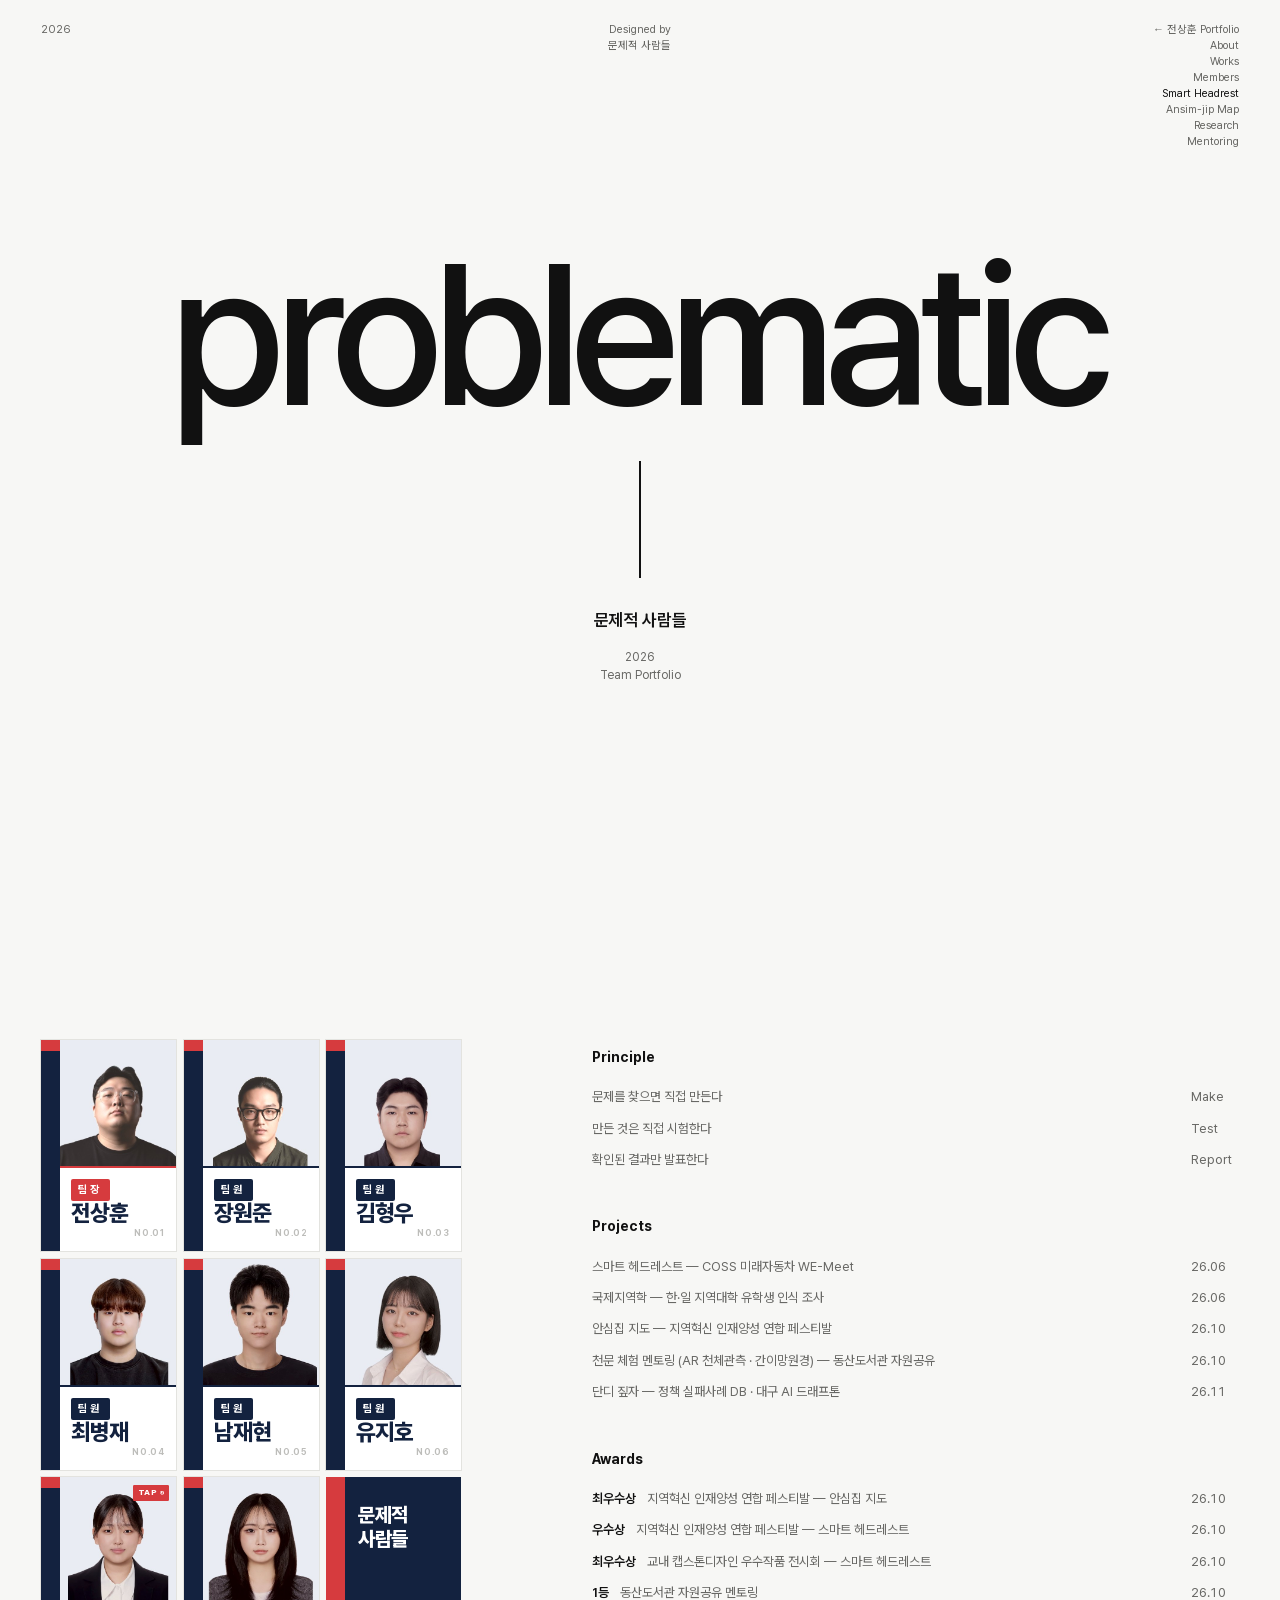
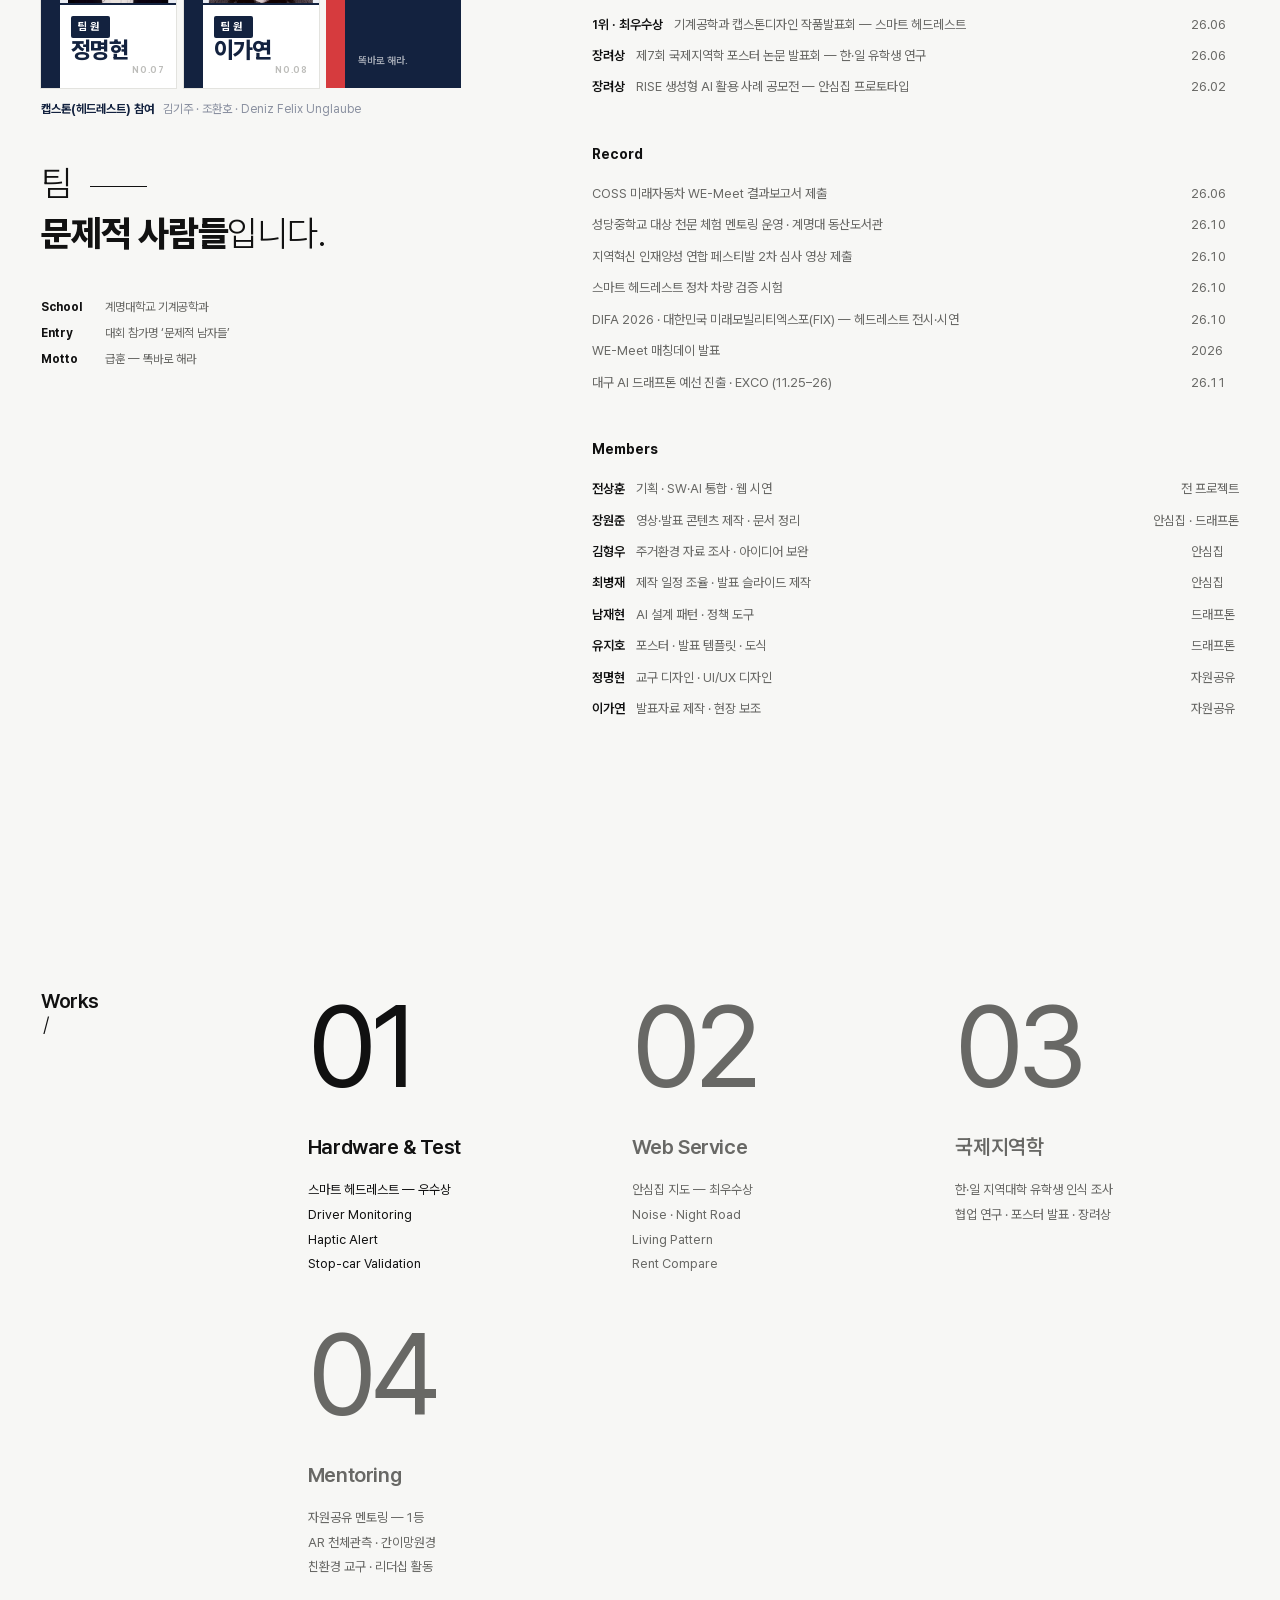
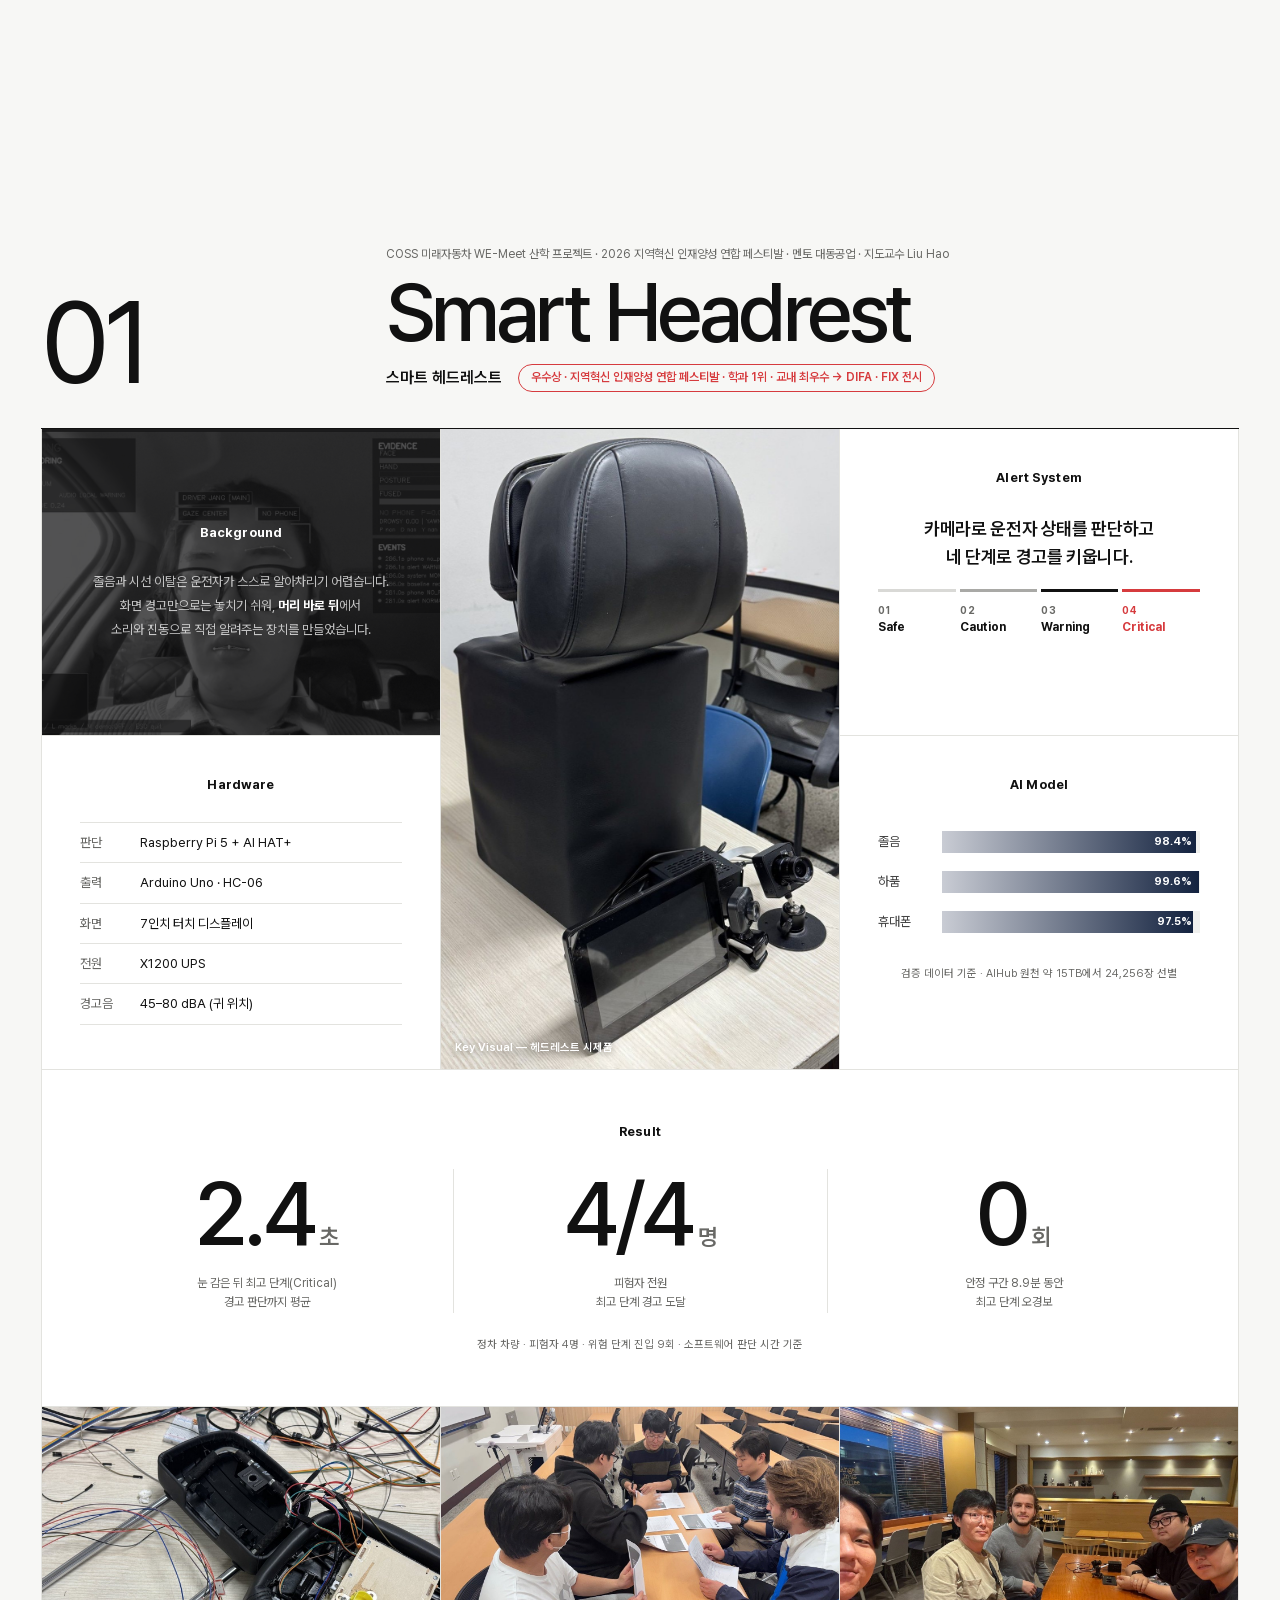
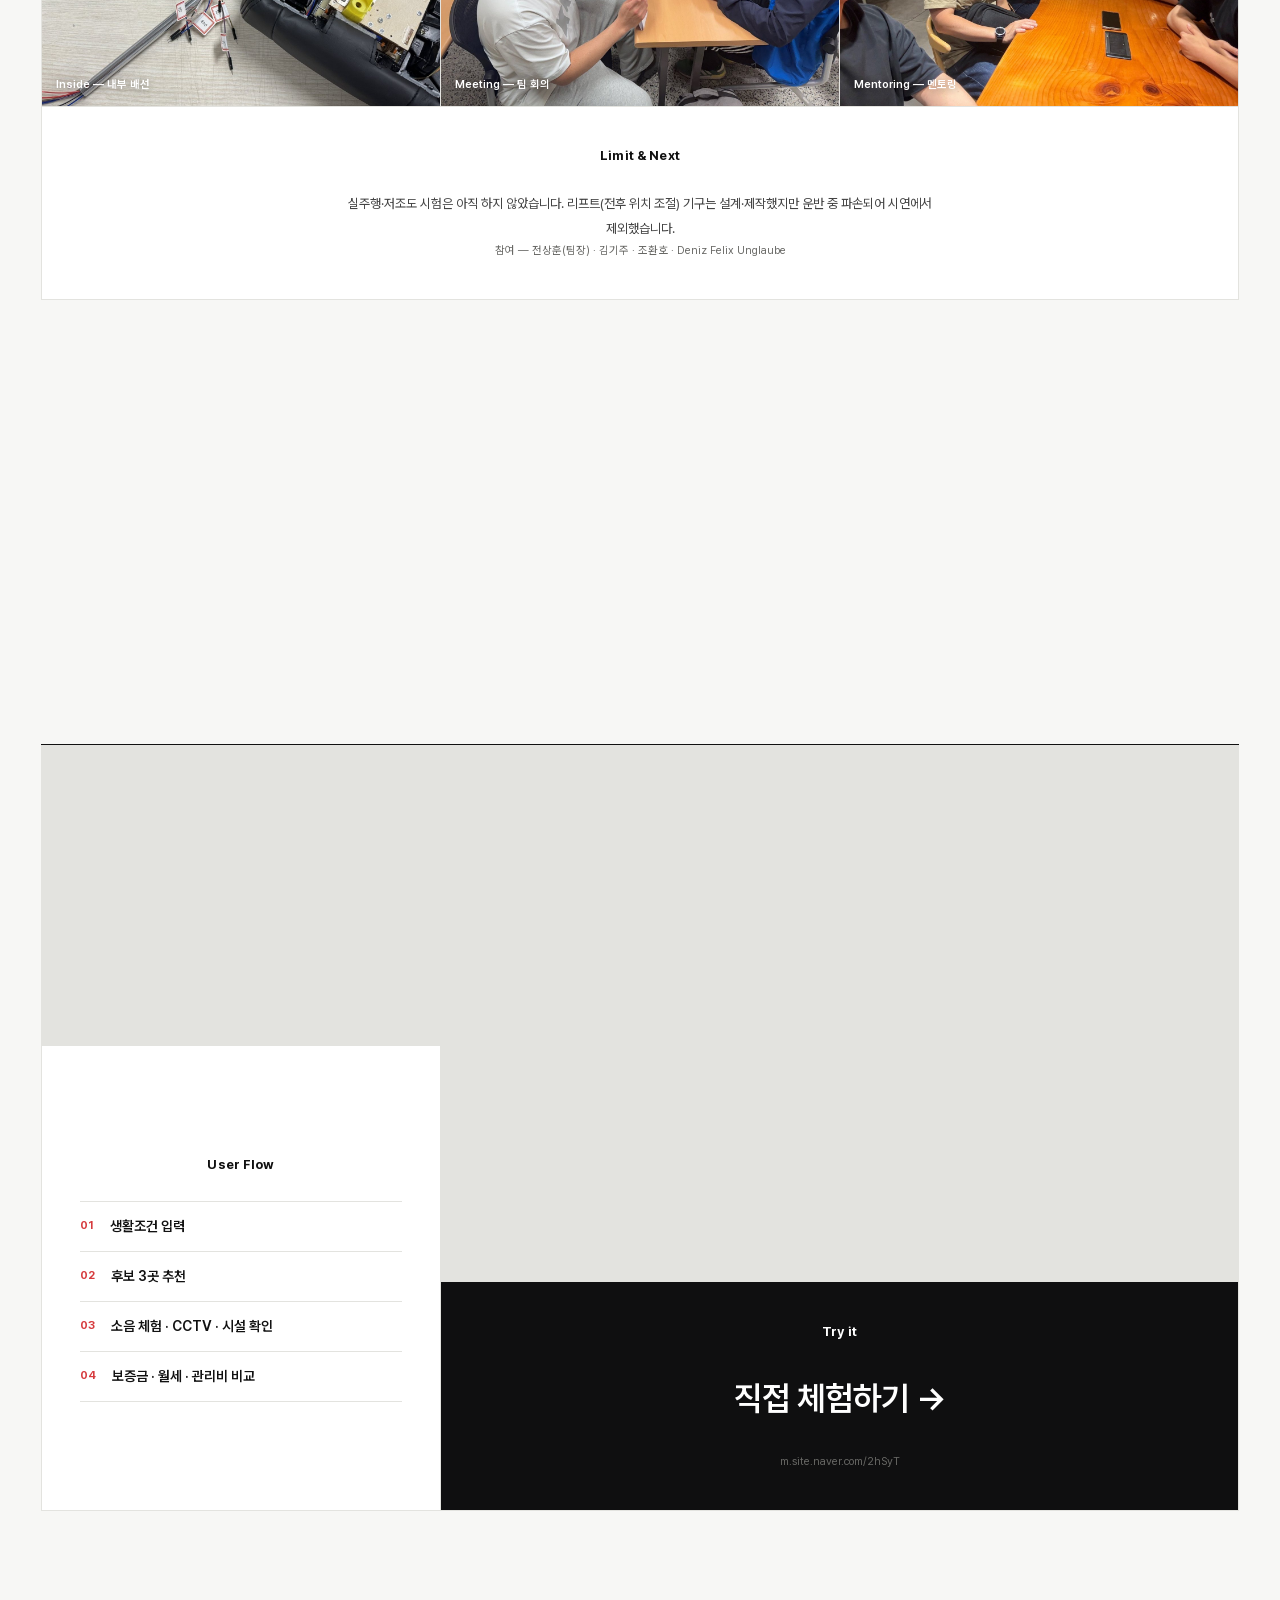
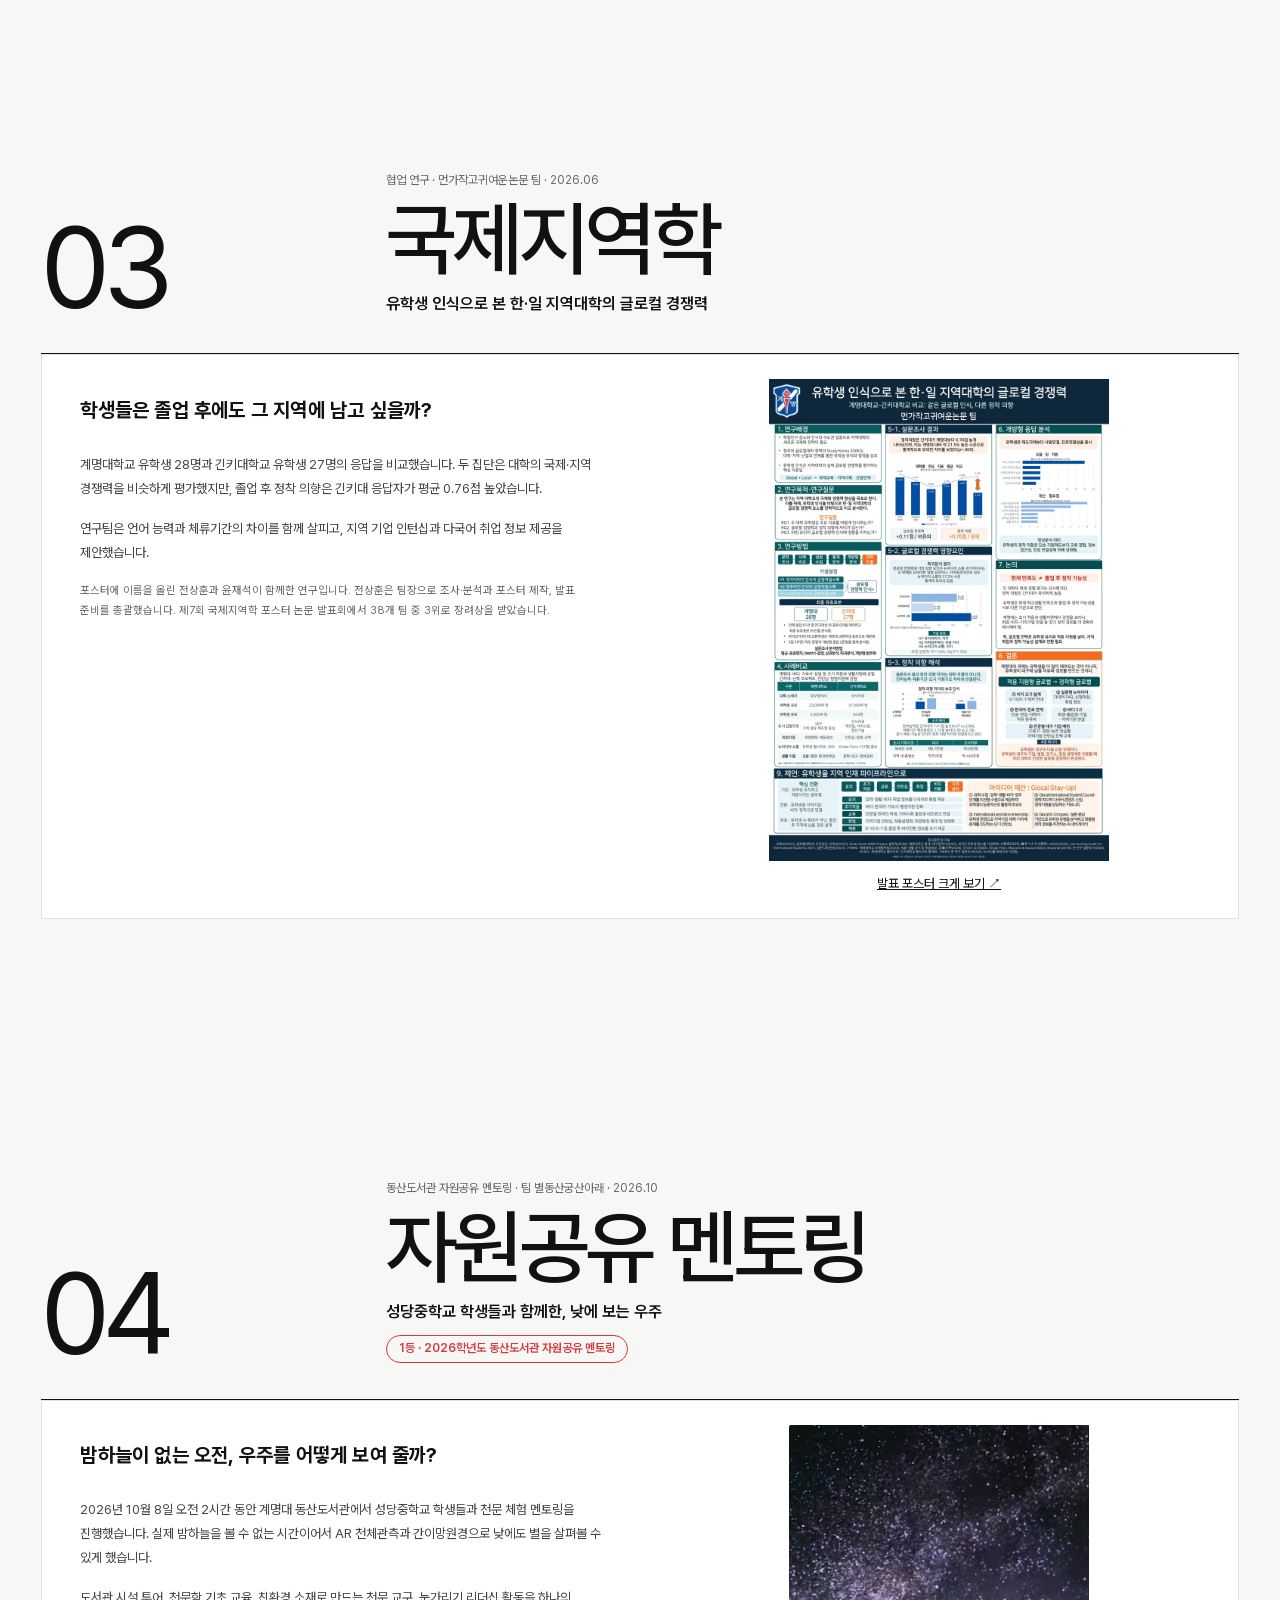
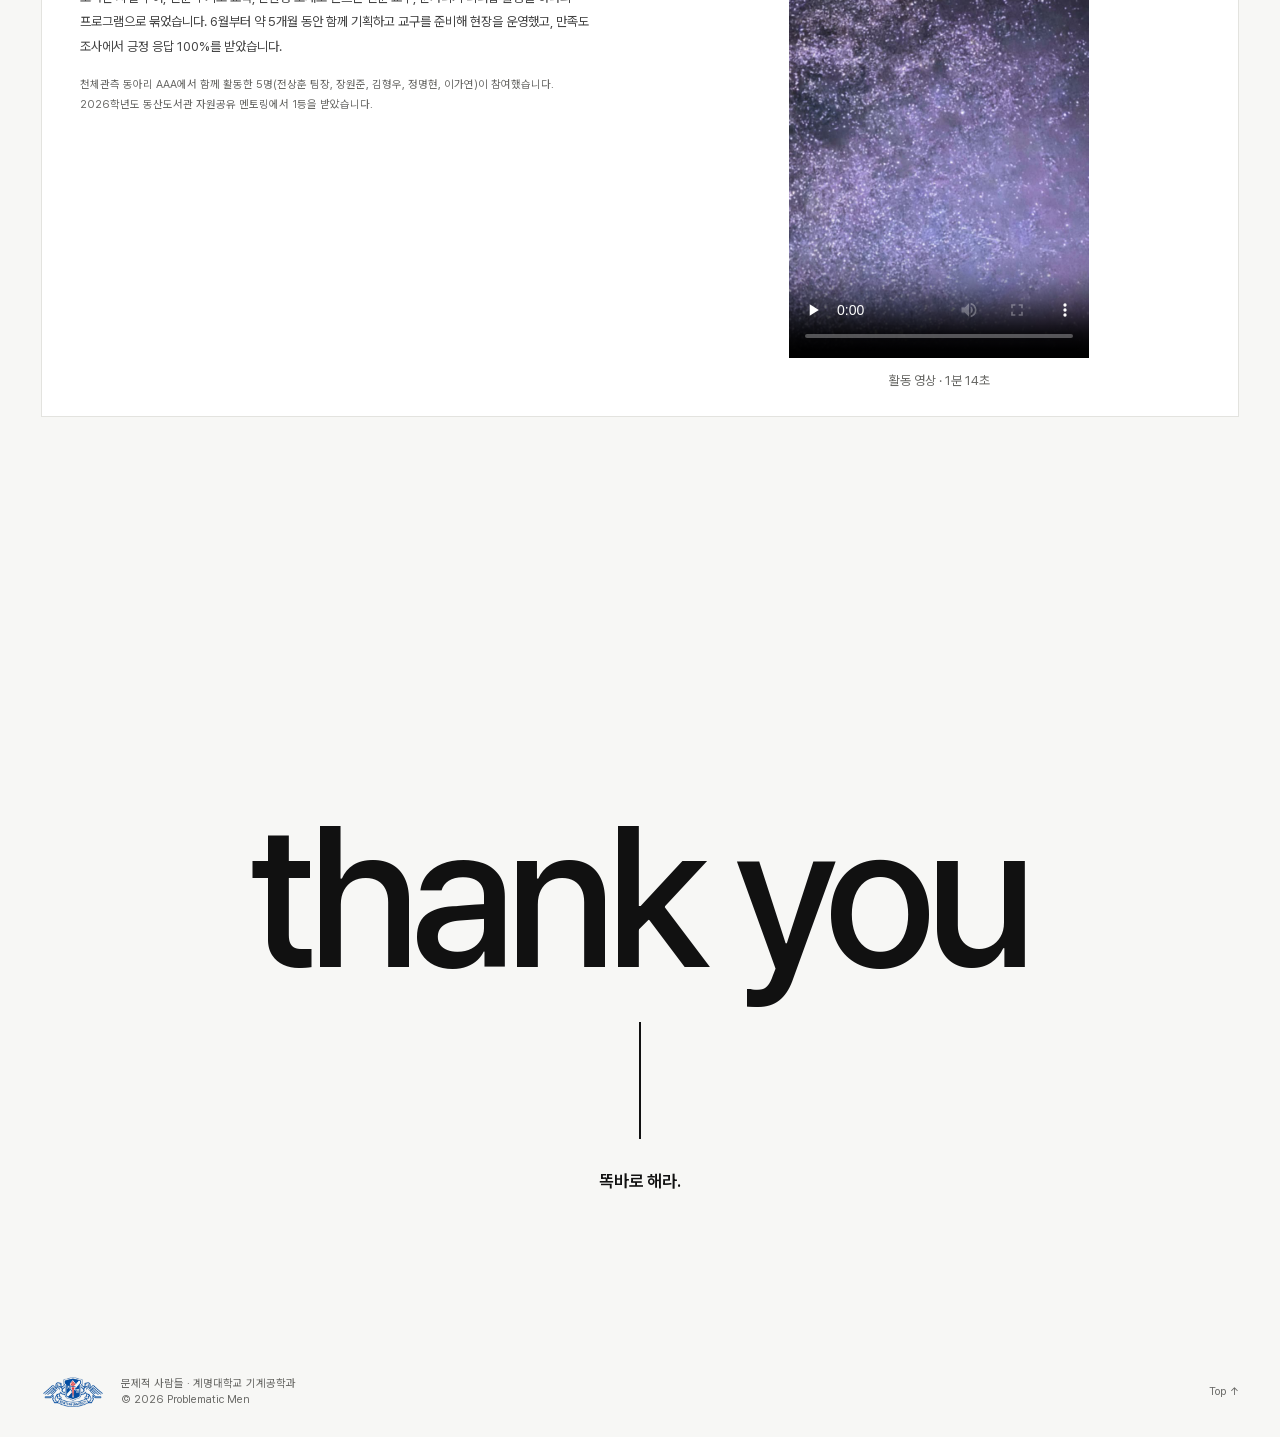
==== commit 97612176: "Team page: add 04 자원공유 멘토링 section with video Co-Authored-By: Claude Opus 5.5 <noreply@anthropic.com" ====
--- a/team/index.html
+++ b/team/index.html
@@ -11,7 +11,7 @@
 <link rel="icon" href="assets/img/favicon.svg" type="image/svg+xml">
 <link rel="preload" href="assets/fonts/Pretendard-subset.woff2" as="font" type="font/woff2" crossorigin>
 <meta property="og:image" content="https://jeonsan-9.github.io/team/assets/img/hr_proto.jpg">
-<link rel="stylesheet" href="assets/css/style.css?v=20261123e">
+<link rel="stylesheet" href="assets/css/style.css?v=20261123g">
 <script>document.documentElement.classList.add("js")</script>
 <style id="crew-style">
 .deck { grid-template-columns: repeat(3, 1fr); max-width: 360px; }
@@ -104,6 +104,12 @@
 @keyframes hit { 0%,100% { transform: none; } 15% { transform: translate(4px,-3px) rotate(-1.2deg); } 30% { transform: translate(-5px,2px) rotate(1.4deg); }
   45% { transform: translate(3px,4px) rotate(-.8deg); } 60% { transform: translate(-3px,-2px) rotate(.6deg); } 75% { transform: translate(2px,1px); } }
 @media (prefers-reduced-motion: reduce) { .flip__in { transition: none; } .flip.is-burst, .flip.is-burst .flip__flash, .flip__hint { animation: none; } }
+
+/* 04 자원공유 멘토링 영상 */
+.poster-figure video { display: block; width: min(100%, 300px); height: auto; aspect-ratio: 9 / 16; margin: 0 auto 12px; background: #0B0F1C; object-fit: cover; }
+#mentoring .poster-figure figcaption { text-decoration: none; color: var(--gray); }
+#mentoring .ptitle__award { display: inline-block; margin-top: 10px; }
+.index__item[href="#mentoring"] { grid-column: 2; }
 </style>
 </head>
 <body>
@@ -120,6 +126,7 @@
     <a href="#p01">Smart Headrest</a>
     <a href="#p02">Ansim-jip Map</a>
     <a href="#international-studies">Research</a>
+    <a href="#mentoring">Mentoring</a>
   </nav>
 </header>
 
@@ -233,6 +240,11 @@
     <span class="index__cat">국제지역학</span>
     <span class="index__list">한·일 지역대학 유학생 인식 조사<br>협업 연구 · 포스터 발표 · 장려상</span>
   </a>
+  <a class="index__item reveal" href="#mentoring">
+    <span class="index__no">04</span>
+    <span class="index__cat">Mentoring</span>
+    <span class="index__list">자원공유 멘토링 — 1등<br>AR 천체관측 · 간이망원경<br>친환경 교구 · 리더십 활동</span>
+  </a>
 </section>
 
 <!-- ───────── P01 Smart Headrest ───────── -->
@@ -369,6 +381,33 @@
   </div>
 </section>
 
+<!-- ───────── 04 Mentoring ───────── -->
+<section class="project" id="mentoring">
+  <header class="ptitle">
+    <span class="ptitle__no reveal">04</span>
+    <div class="reveal">
+      <p class="ptitle__meta">동산도서관 자원공유 멘토링 · 팀 별동산궁산아래 · 2026.10</p>
+      <h2 class="ptitle__name">자원공유 멘토링</h2>
+      <p class="ptitle__ko">성당중학교 학생들과 함께한, 낮에 보는 우주</p>
+      <p class="ptitle__award">1등 · 2026학년도 동산도서관 자원공유 멘토링</p>
+    </div>
+  </header>
+  <div class="poster-study">
+    <div class="cell reveal">
+      <h3>밤하늘이 없는 오전, 우주를 어떻게 보여 줄까?</h3>
+      <p>2026년 10월 8일 오전 2시간 동안 계명대 동산도서관에서 성당중학교 학생들과 천문 체험 멘토링을 진행했습니다. 실제 밤하늘을 볼 수 없는 시간이어서 AR 천체관측과 간이망원경으로 낮에도 별을 살펴볼 수 있게 했습니다.</p>
+      <p>도서관 시설 투어, 천문학 기초 교육, 친환경 소재로 만드는 천문 교구, 눈가리기 리더십 활동을 하나의 프로그램으로 묶었습니다. 6월부터 약 5개월 동안 함께 기획하고 교구를 준비해 현장을 운영했고, 만족도 조사에서 긍정 응답 100%를 받았습니다.</p>
+      <p class="note">천체관측 동아리 AAA에서 함께 활동한 5명(전상훈 팀장, 장원준, 김형우, 정명현, 이가연)이 참여했습니다. 2026학년도 동산도서관 자원공유 멘토링에서 1등을 받았습니다.</p>
+    </div>
+    <figure class="poster-figure reveal">
+      <video controls playsinline preload="none" width="720" height="1280" poster="assets/video/mentoring-poster.jpg?v=20261123g">
+        <source src="assets/video/mentoring.mp4?v=20261123g" type="video/mp4">
+      </video>
+      <figcaption>활동 영상 · 1분 14초</figcaption>
+    </figure>
+  </div>
+</section>
+
 <!-- ───────── End ───────── -->
 <section class="spread end">
   <p class="end__word reveal">thank you</p>
@@ -382,7 +421,7 @@
 </section>
 
 </main>
-<script src="assets/js/main.js?v=20261123e" defer></script>
+<script src="assets/js/main.js?v=20261123g" defer></script>
 <script id="flip-js">
 document.querySelectorAll('.flip').forEach(function (c) {
   function go() {
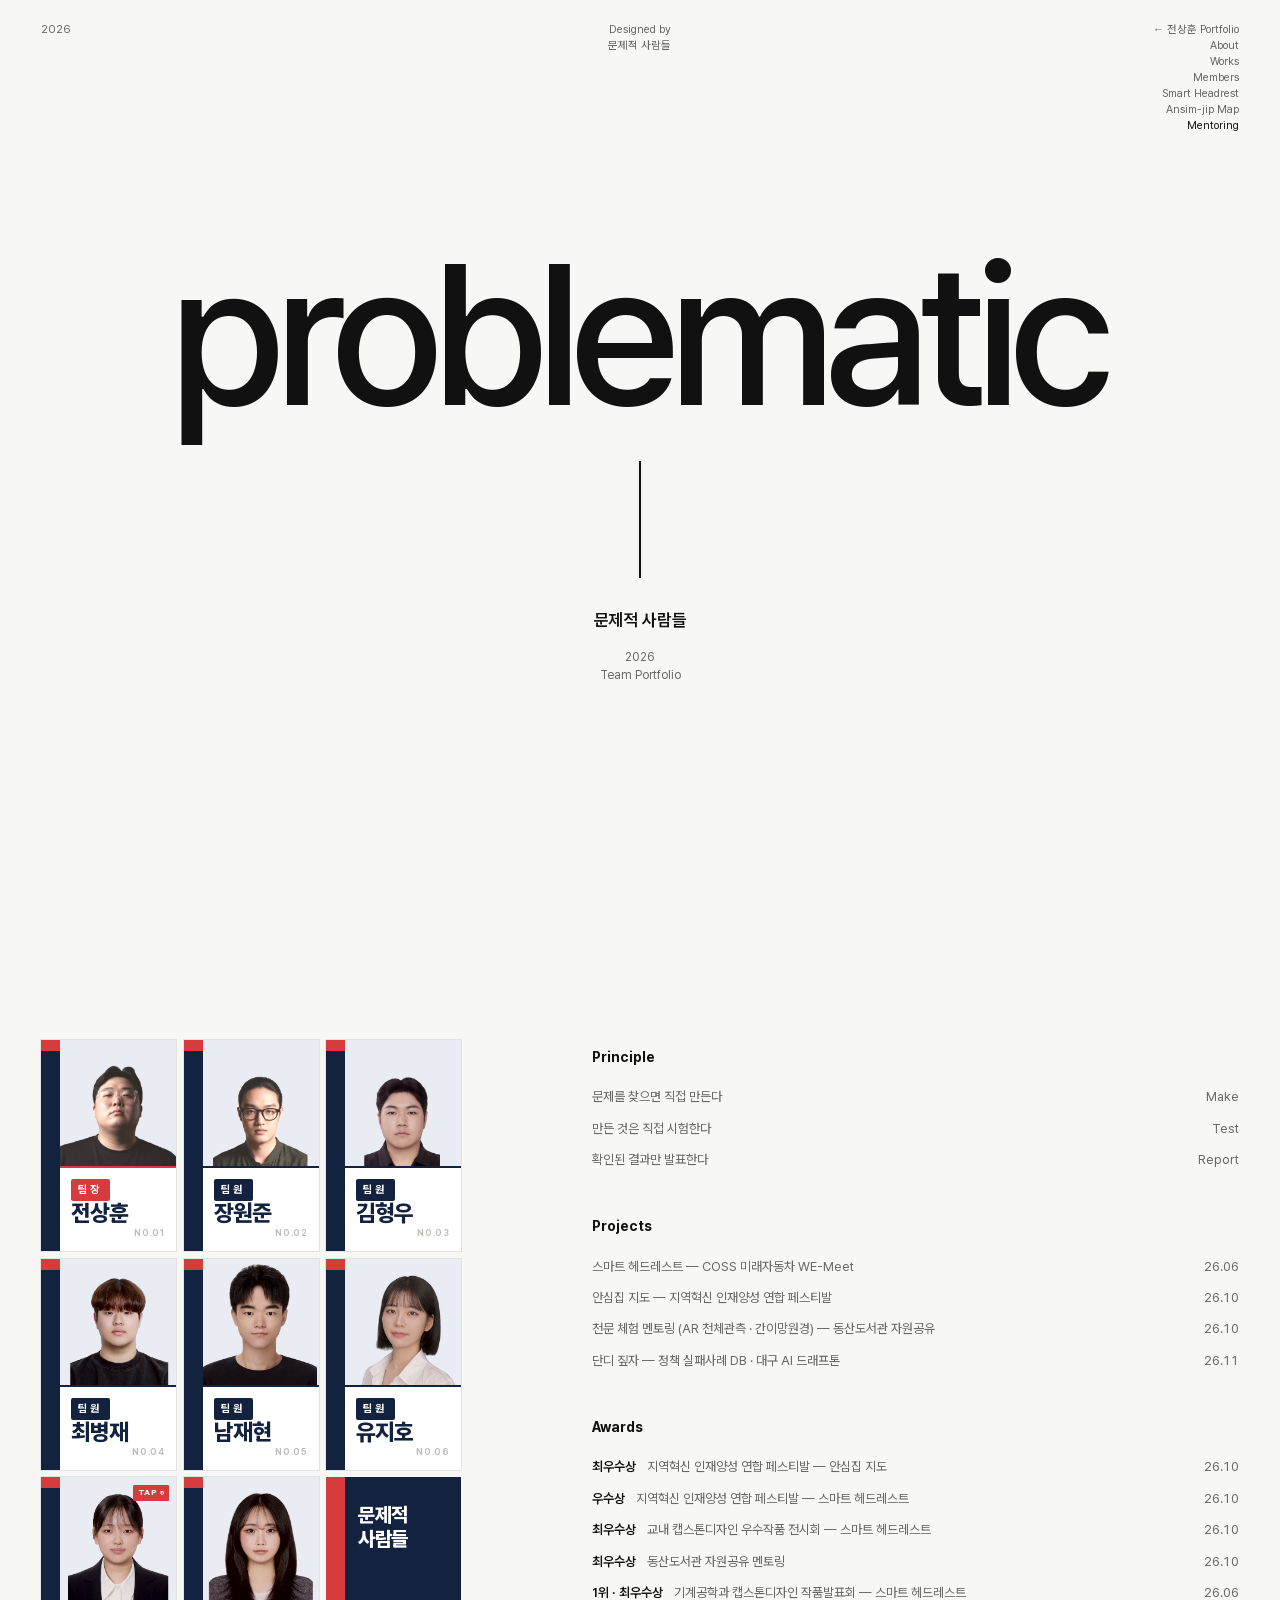
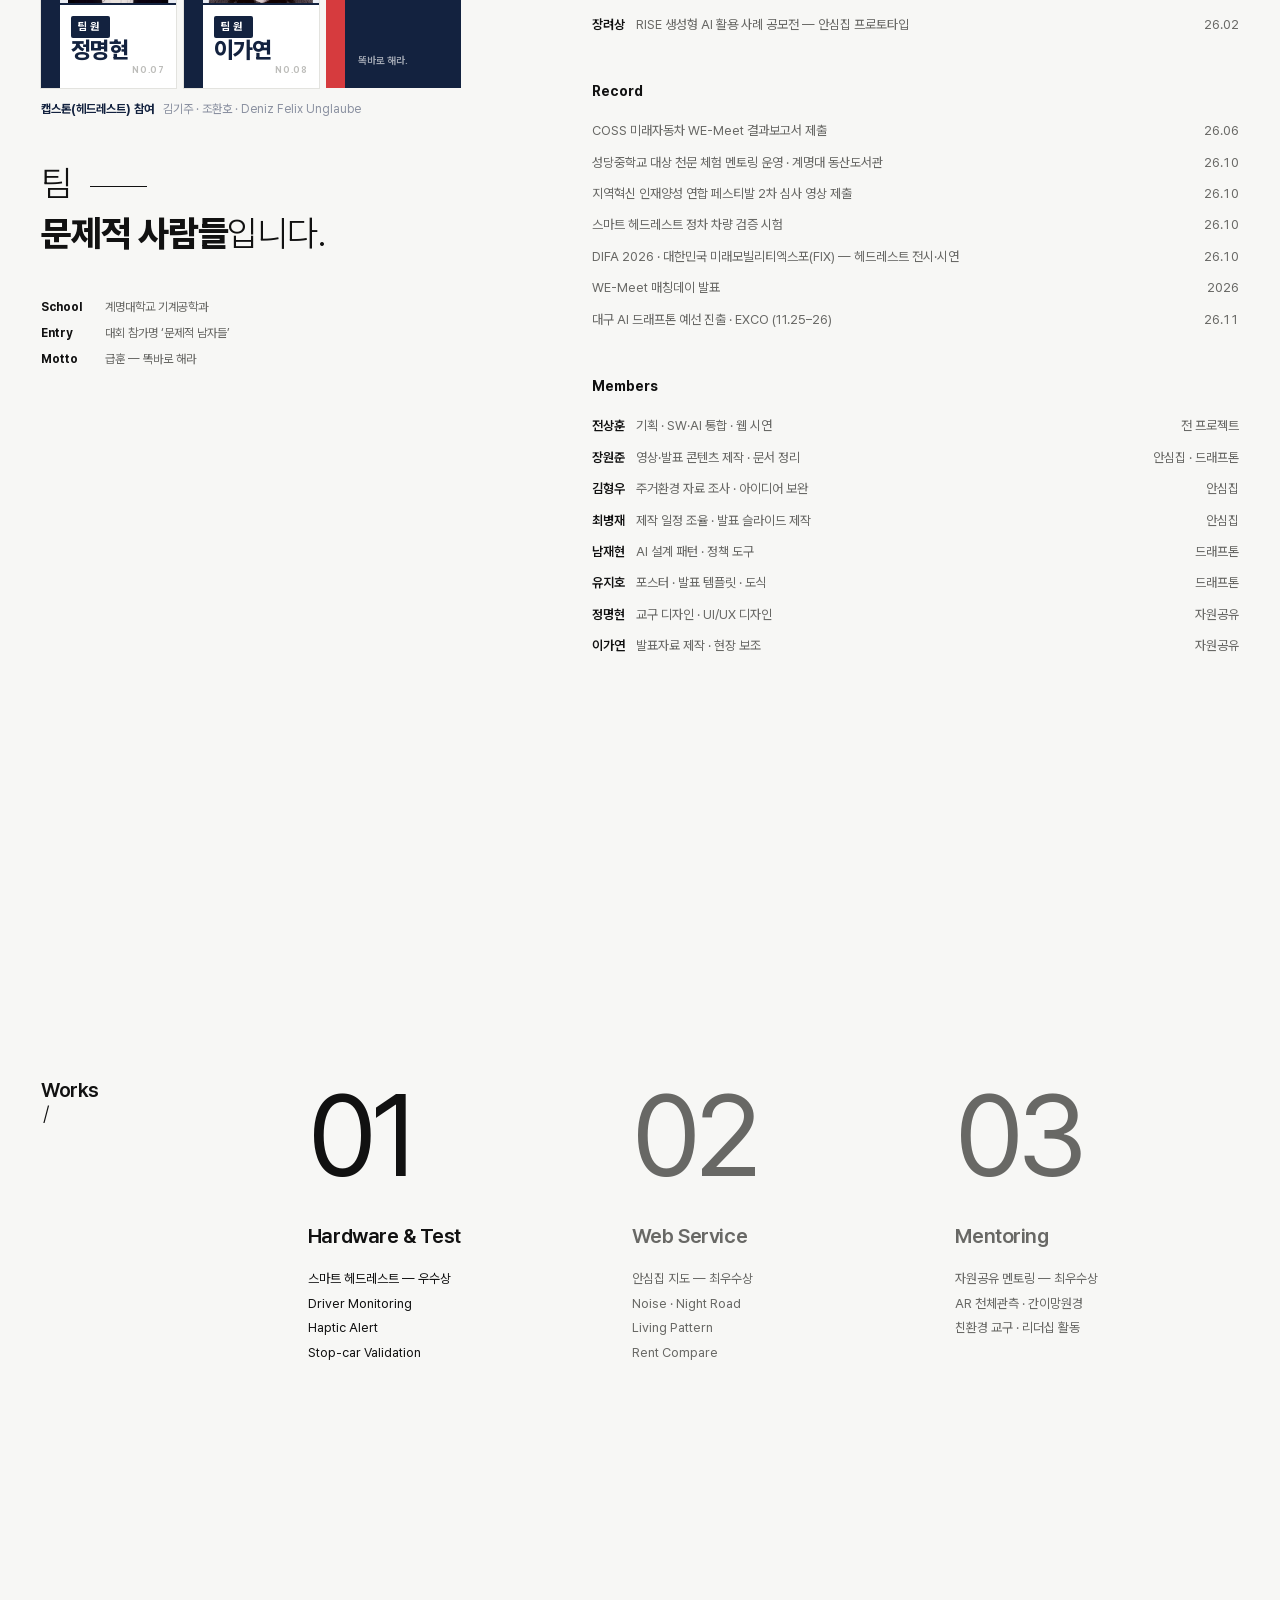
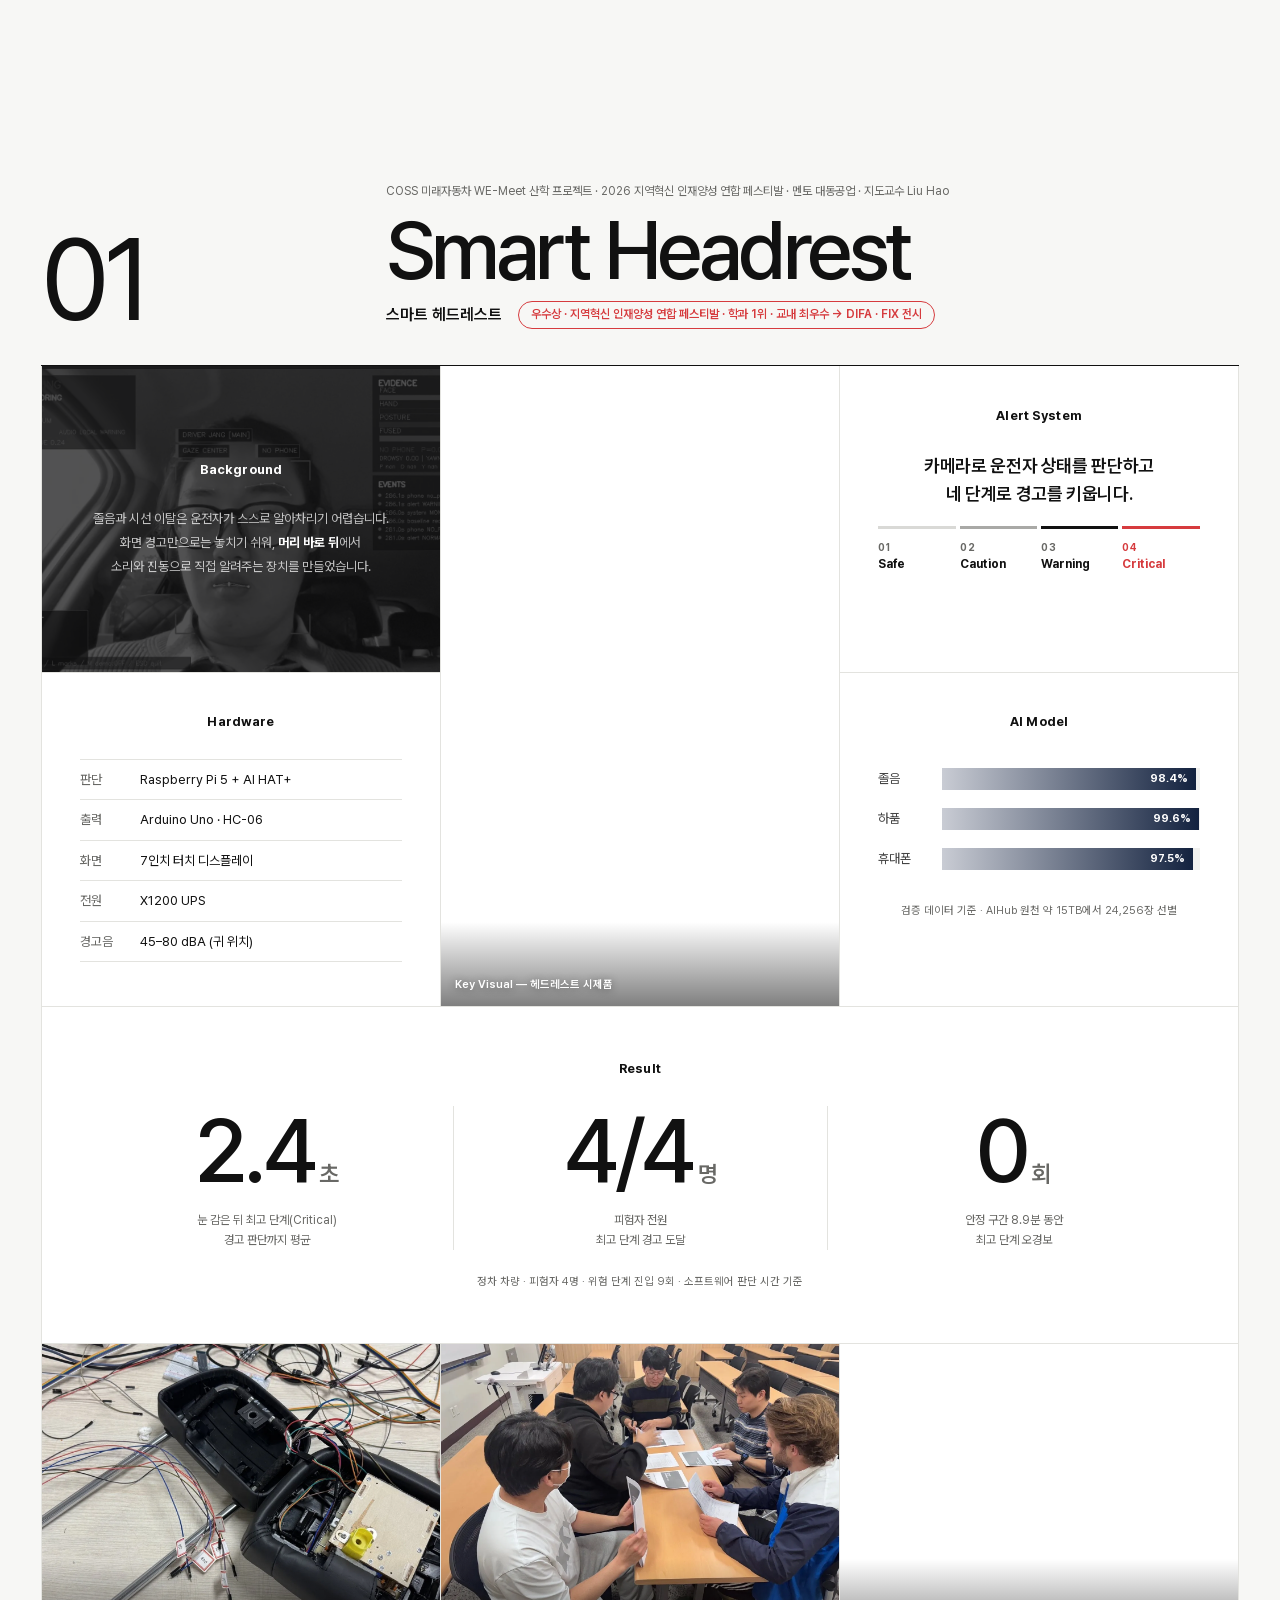
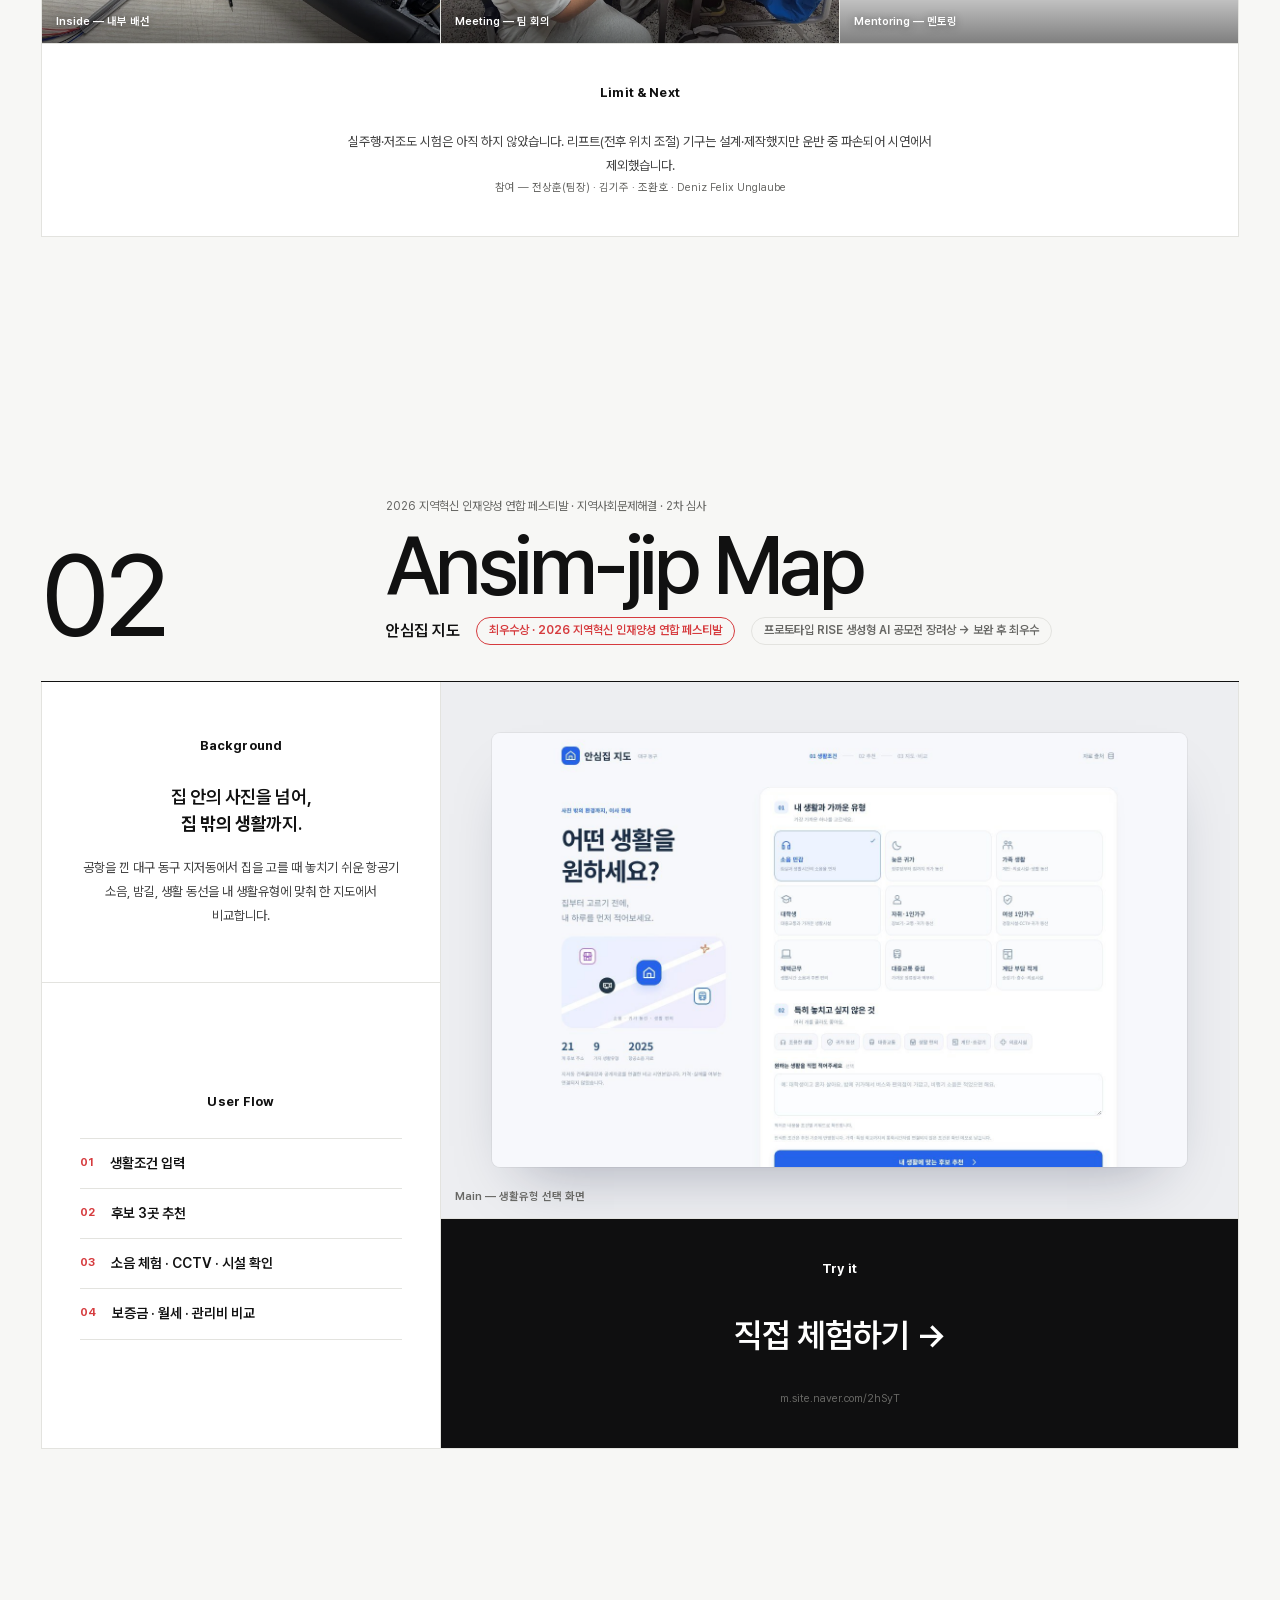
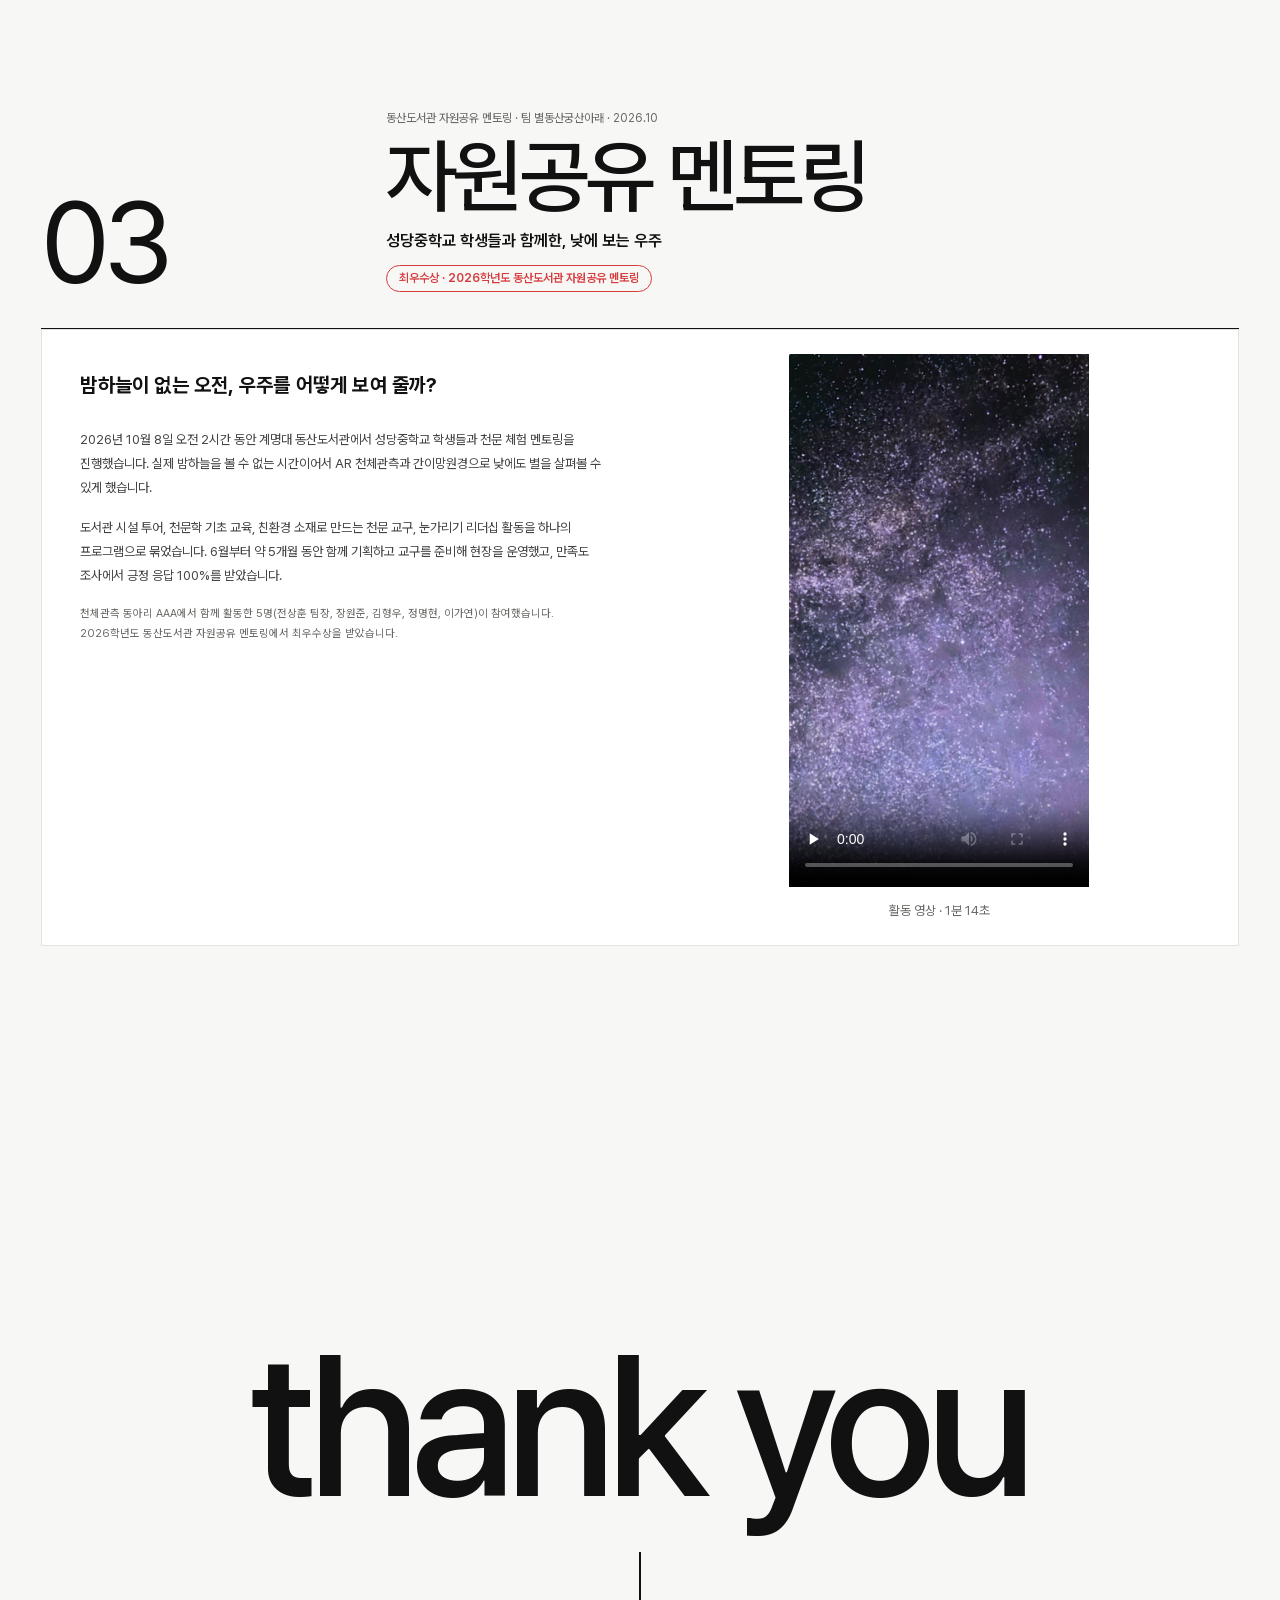
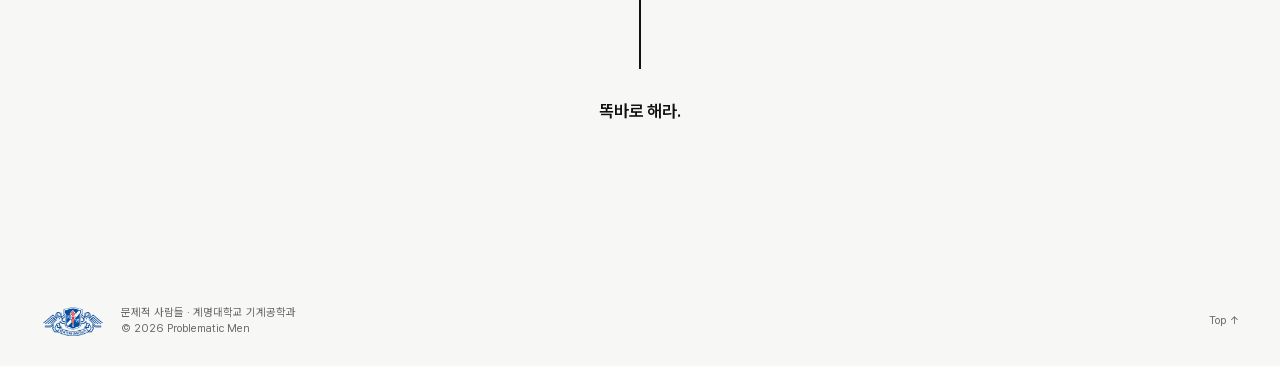
==== commit 90692526: "Review pass: 멘토링 최우수상 표기, 국제지역학을 개인 페이지로 이동, 가독성·모바일·접근성·이미지 용량 개선 Co-Authored-By: Claude Fable 5.2 " ====
--- a/team/index.html
+++ b/team/index.html
@@ -4,14 +4,17 @@
 <meta charset="utf-8">
 <meta name="viewport" content="width=device-width, initial-scale=1">
 <title>problematic — 문제적 사람들 Team Portfolio</title>
-<meta name="description" content="계명대학교 기계공학과 팀 '문제적 사람들'. 스마트 헤드레스트와 안심집 지도, 직접 만들고 직접 시험한 두 개의 프로젝트.">
+<meta name="description" content="계명대학교 기계공학과 팀 '문제적 사람들'. 스마트 헤드레스트, 안심집 지도, 천문 체험 멘토링. 직접 만들고 직접 시험한 프로젝트 기록.">
 <meta property="og:title" content="문제적 사람들 — Team Portfolio">
 <meta property="og:description" content="직접 만들고, 직접 시험하고, 확인된 결과만 발표합니다.">
+<meta property="og:type" content="website">
+<meta property="og:url" content="https://jeonsan-9.github.io/team/">
+<link rel="canonical" href="https://jeonsan-9.github.io/team/">
 <meta name="theme-color" content="#F7F7F5">
 <link rel="icon" href="assets/img/favicon.svg" type="image/svg+xml">
 <link rel="preload" href="assets/fonts/Pretendard-subset.woff2" as="font" type="font/woff2" crossorigin>
 <meta property="og:image" content="https://jeonsan-9.github.io/team/assets/img/hr_proto.jpg">
-<link rel="stylesheet" href="assets/css/style.css?v=20261123g">
+<link rel="stylesheet" href="assets/css/style.css?v=20261123r">
 <script>document.documentElement.classList.add("js")</script>
 <style id="crew-style">
 .deck { grid-template-columns: repeat(3, 1fr); max-width: 360px; }
@@ -105,14 +108,14 @@
   45% { transform: translate(3px,4px) rotate(-.8deg); } 60% { transform: translate(-3px,-2px) rotate(.6deg); } 75% { transform: translate(2px,1px); } }
 @media (prefers-reduced-motion: reduce) { .flip__in { transition: none; } .flip.is-burst, .flip.is-burst .flip__flash, .flip__hint { animation: none; } }
 
-/* 04 자원공유 멘토링 영상 */
+/* 03 자원공유 멘토링 영상 */
 .poster-figure video { display: block; width: min(100%, 300px); height: auto; aspect-ratio: 9 / 16; margin: 0 auto 12px; background: #0B0F1C; object-fit: cover; }
 #mentoring .poster-figure figcaption { text-decoration: none; color: var(--gray); }
 #mentoring .ptitle__award { display: inline-block; margin-top: 10px; }
-.index__item[href="#mentoring"] { grid-column: 2; }
 </style>
 </head>
 <body>
+<a class="skip" href="#about">본문으로 건너뛰기</a>
 
 <!-- fixed corner meta -->
 <header class="meta" aria-label="사이트 정보">
@@ -123,10 +126,9 @@
     <a href="#about">About</a>
     <a href="#index">Works</a>
     <a href="#members">Members</a>
-    <a href="#p01">Smart Headrest</a>
-    <a href="#p02">Ansim-jip Map</a>
-    <a href="#international-studies">Research</a>
-    <a href="#mentoring">Mentoring</a>
+    <a class="nav-x" href="#p01">Smart Headrest</a>
+    <a class="nav-x" href="#p02">Ansim-jip Map</a>
+    <a class="nav-x" href="#mentoring">Mentoring</a>
   </nav>
 </header>
 
@@ -144,14 +146,14 @@
 <section class="spread about" id="about">
   <div class="about__left">
     <div class="deck reveal" aria-label="팀원 명찰 8장">
-      <div class="mini mini--lead"><i></i><span>NO.01</span><u class="mini__ph"><img src="assets/img/members/jeon.jpg?v=20261123c" alt="전상훈" loading="lazy"></u><b>전상훈</b><em>팀장</em></div>
-      <div class="mini"><i></i><span>NO.02</span><u class="mini__ph"><img src="assets/img/members/jang.jpg?v=20261123c" alt="장원준" loading="lazy"></u><b>장원준</b><em>팀원</em></div>
-      <div class="mini"><i></i><span>NO.03</span><u class="mini__ph"><img src="assets/img/members/kim.jpg?v=20261123c" alt="김형우" loading="lazy"></u><b>김형우</b><em>팀원</em></div>
-      <div class="mini"><i></i><span>NO.04</span><u class="mini__ph"><img src="assets/img/members/choi.jpg?v=20261123c" alt="최병재" loading="lazy"></u><b>최병재</b><em>팀원</em></div>
-      <div class="mini"><i></i><span>NO.05</span><u class="mini__ph"><img src="assets/img/members/nam.jpg?v=20261123c" alt="남재현" loading="lazy"></u><b>남재현</b><em>팀원</em></div>
-      <div class="mini"><i></i><span>NO.06</span><u class="mini__ph"><img src="assets/img/members/yoo.jpg?v=20261123c" alt="유지호" loading="lazy"></u><b>유지호</b><em>팀원</em></div>
-      <div class="flip" role="button" tabindex="0" aria-pressed="false" aria-label="정명현 명찰 뒤집기"><span class="smoke smoke--back" aria-hidden="true"><i style="--x:-8%;--d:0s;--s:1.0"></i><i style="--x:12%;--d:1.1s;--s:0.8"></i><i style="--x:34%;--d:2.3s;--s:1.15"></i><i style="--x:58%;--d:0.6s;--s:0.9"></i><i style="--x:82%;--d:1.7s;--s:1.05"></i><i style="--x:104%;--d:2.9s;--s:0.85"></i><i style="--x:-12%;--d:3.4s;--s:0.7"></i><i style="--x:96%;--d:0.3s;--s:0.75"></i><i style="--x:46%;--d:3.9s;--s:1.0"></i><i style="--x:22%;--d:4.6s;--s:0.7"></i></span><div class="flip__in"><div class="mini flip__front"><i></i><span>NO.07</span><u class="mini__ph"><img src="assets/img/members/jungf.jpg?v=20261123e" alt="정명현" loading="lazy"><s class="flip__hint">TAP ↻</s></u><b>정명현</b><em>팀원</em></div><div class="flip__back"><div class="mini mini--aura"><i></i><span>NO.∞</span><u class="mini__ph mini__ph--aura"><img src="assets/img/members/jung.png?v=20261123c" alt="정명현, 지상 최강의 생물 모드" loading="lazy"><s class="mini__tag">지상 최강의 생물</s><q class="mini__fx" aria-hidden="true">쿠구구구</q></u><b>정</b><em>최강</em></div></div></div><span class="smoke smoke--front" aria-hidden="true"><i style="--x:-6%;--d:0.4s;--s:0.8"></i><i style="--x:106%;--d:1.9s;--s:0.8"></i><i style="--x:-10%;--d:3.1s;--s:0.6"></i><i style="--x:110%;--d:4.2s;--s:0.6"></i></span><b class="flip__flash" aria-hidden="true"></b></div>
-      <div class="mini"><i></i><span>NO.08</span><u class="mini__ph"><img src="assets/img/members/lee.jpg?v=20261123f" alt="이가연" loading="lazy"></u><b>이가연</b><em>팀원</em></div>
+      <div class="mini mini--lead"><i></i><span>NO.01</span><u class="mini__ph"><img src="assets/img/members/jeon.jpg?v=20261123c" alt="전상훈" loading="lazy" decoding="async"></u><b>전상훈</b><em>팀장</em></div>
+      <div class="mini"><i></i><span>NO.02</span><u class="mini__ph"><img src="assets/img/members/jang.jpg?v=20261123c" alt="장원준" loading="lazy" decoding="async"></u><b>장원준</b><em>팀원</em></div>
+      <div class="mini"><i></i><span>NO.03</span><u class="mini__ph"><img src="assets/img/members/kim.jpg?v=20261123c" alt="김형우" loading="lazy" decoding="async"></u><b>김형우</b><em>팀원</em></div>
+      <div class="mini"><i></i><span>NO.04</span><u class="mini__ph"><img src="assets/img/members/choi.jpg?v=20261123c" alt="최병재" loading="lazy" decoding="async"></u><b>최병재</b><em>팀원</em></div>
+      <div class="mini"><i></i><span>NO.05</span><u class="mini__ph"><img src="assets/img/members/nam.jpg?v=20261123c" alt="남재현" loading="lazy" decoding="async"></u><b>남재현</b><em>팀원</em></div>
+      <div class="mini"><i></i><span>NO.06</span><u class="mini__ph"><img src="assets/img/members/yoo.jpg?v=20261123c" alt="유지호" loading="lazy" decoding="async"></u><b>유지호</b><em>팀원</em></div>
+      <div class="flip" role="button" tabindex="0" aria-pressed="false" aria-label="정명현 명찰 뒤집기"><span class="smoke smoke--back" aria-hidden="true"><i style="--x:-8%;--d:0s;--s:1.0"></i><i style="--x:12%;--d:1.1s;--s:0.8"></i><i style="--x:34%;--d:2.3s;--s:1.15"></i><i style="--x:58%;--d:0.6s;--s:0.9"></i><i style="--x:82%;--d:1.7s;--s:1.05"></i><i style="--x:104%;--d:2.9s;--s:0.85"></i><i style="--x:-12%;--d:3.4s;--s:0.7"></i><i style="--x:96%;--d:0.3s;--s:0.75"></i><i style="--x:46%;--d:3.9s;--s:1.0"></i><i style="--x:22%;--d:4.6s;--s:0.7"></i></span><div class="flip__in"><div class="mini flip__front"><i></i><span>NO.07</span><u class="mini__ph"><img src="assets/img/members/jungf.jpg?v=20261123e" alt="정명현" loading="lazy" decoding="async"><s class="flip__hint">TAP ↻</s></u><b>정명현</b><em>팀원</em></div><div class="flip__back"><div class="mini mini--aura"><i></i><span>NO.∞</span><u class="mini__ph mini__ph--aura"><img src="assets/img/members/jung.png?v=20261123c" alt="정명현, 지상 최강의 생물 모드" loading="lazy" decoding="async"><s class="mini__tag">지상 최강의 생물</s><q class="mini__fx" aria-hidden="true">쿠구구구</q></u><b>정</b><em>최강</em></div></div></div><span class="smoke smoke--front" aria-hidden="true"><i style="--x:-6%;--d:0.4s;--s:0.8"></i><i style="--x:106%;--d:1.9s;--s:0.8"></i><i style="--x:-10%;--d:3.1s;--s:0.6"></i><i style="--x:110%;--d:4.2s;--s:0.6"></i></span><b class="flip__flash" aria-hidden="true"></b></div>
+      <div class="mini"><i></i><span>NO.08</span><u class="mini__ph"><img src="assets/img/members/lee.jpg?v=20261123f" alt="이가연" loading="lazy" decoding="async"></u><b>이가연</b><em>팀원</em></div>
       <div class="mini mini--seal" aria-hidden="true"><i></i><strong>문제적<br>사람들</strong><small>똑바로 해라.</small></div>
     </div>
     <p class="deck__alumni reveal"><b>캡스톤(헤드레스트) 참여</b> 김기주 · 조환호 · Deniz Felix Unglaube</p>
@@ -176,7 +178,6 @@
       <h2>Projects</h2>
       <ul>
         <li><span>스마트 헤드레스트 — COSS 미래자동차 WE-Meet</span><time>26.06</time></li>
-        <li><span>국제지역학 — 한·일 지역대학 유학생 인식 조사</span><time>26.06</time></li>
         <li><span>안심집 지도 — 지역혁신 인재양성 연합 페스티발</span><time>26.10</time></li>
         <li><span>천문 체험 멘토링 (AR 천체관측 · 간이망원경) — 동산도서관 자원공유</span><time>26.10</time></li>
         <li><span>단디 짚자 — 정책 실패사례 DB · 대구 AI 드래프톤</span><time>26.11</time></li>
@@ -188,9 +189,8 @@
         <li><span><b>최우수상</b> 지역혁신 인재양성 연합 페스티발 — 안심집 지도</span><time>26.10</time></li>
         <li><span><b>우수상</b> 지역혁신 인재양성 연합 페스티발 — 스마트 헤드레스트</span><time>26.10</time></li>
         <li><span><b>최우수상</b> 교내 캡스톤디자인 우수작품 전시회 — 스마트 헤드레스트</span><time>26.10</time></li>
-        <li><span><b>1등</b> 동산도서관 자원공유 멘토링</span><time>26.10</time></li>
+        <li><span><b>최우수상</b> 동산도서관 자원공유 멘토링</span><time>26.10</time></li>
         <li><span><b>1위 · 최우수상</b> 기계공학과 캡스톤디자인 작품발표회 — 스마트 헤드레스트</span><time>26.06</time></li>
-        <li><span><b>장려상</b> 제7회 국제지역학 포스터 논문 발표회 — 한·일 유학생 연구</span><time>26.06</time></li>
         <li><span><b>장려상</b> RISE 생성형 AI 활용 사례 공모전 — 안심집 프로토타입</span><time>26.02</time></li>
       </ul>
     </div>
@@ -235,15 +235,10 @@
     <span class="index__cat">Web Service</span>
     <span class="index__list">안심집 지도 — 최우수상<br>Noise · Night Road<br>Living Pattern<br>Rent Compare</span>
   </a>
-  <a class="index__item reveal" href="#international-studies">
+  <a class="index__item reveal" href="#mentoring">
     <span class="index__no">03</span>
-    <span class="index__cat">국제지역학</span>
-    <span class="index__list">한·일 지역대학 유학생 인식 조사<br>협업 연구 · 포스터 발표 · 장려상</span>
-  </a>
-  <a class="index__item reveal" href="#mentoring">
-    <span class="index__no">04</span>
     <span class="index__cat">Mentoring</span>
-    <span class="index__list">자원공유 멘토링 — 1등<br>AR 천체관측 · 간이망원경<br>친환경 교구 · 리더십 활동</span>
+    <span class="index__list">자원공유 멘토링 — 최우수상<br>AR 천체관측 · 간이망원경<br>친환경 교구 · 리더십 활동</span>
   </a>
 </section>
 
@@ -260,14 +255,14 @@
 
   <div class="sheet sheet--hr">
     <article class="cell cell--dark c-bg reveal">
-      <img src="assets/img/hr_gui.jpg" alt="" loading="lazy" aria-hidden="true">
+      <img src="assets/img/hr_gui.webp" width="1400" height="794" alt="" loading="lazy" decoding="async" aria-hidden="true">
       <div class="cell__in">
         <h3>Background</h3>
         <p>졸음과 시선 이탈은 운전자가 스스로 알아차리기 어렵습니다.<br>화면 경고만으로는 놓치기 쉬워, <b>머리 바로 뒤</b>에서<br>소리와 진동으로 직접 알려주는 장치를 만들었습니다.</p>
       </div>
     </article>
     <figure class="cell c-key reveal">
-      <img src="assets/img/hr_proto.jpg" alt="카메라와 7인치 디스플레이가 연결된 헤드레스트 시제품" loading="lazy">
+      <img src="assets/img/hr_proto.webp" width="1000" height="1573" alt="카메라와 7인치 디스플레이가 연결된 헤드레스트 시제품" loading="lazy" decoding="async">
       <figcaption>Key Visual — 헤드레스트 시제품</figcaption>
     </figure>
     <article class="cell c-sys reveal">
@@ -302,15 +297,15 @@
     <article class="cell c-ai reveal">
       <h3>AI Model</h3>
       <dl class="bars">
-        <div><dt>졸음</dt><dd><i style="--v:98.4%"></i><span>98.4%</span></dd></div>
-        <div><dt>하품</dt><dd><i style="--v:99.6%"></i><span>99.6%</span></dd></div>
-        <div><dt>휴대폰</dt><dd><i style="--v:97.5%"></i><span>97.5%</span></dd></div>
+        <div><dt>졸음</dt><dd style="--v:98.4%"><i></i><span>98.4%</span></dd></div>
+        <div><dt>하품</dt><dd style="--v:99.6%"><i></i><span>99.6%</span></dd></div>
+        <div><dt>휴대폰</dt><dd style="--v:97.5%"><i></i><span>97.5%</span></dd></div>
       </dl>
       <p class="note">검증 데이터 기준 · AIHub 원천 약 15TB에서 24,256장 선별</p>
     </article>
-    <figure class="cell c-p1 reveal"><img src="assets/img/hr_inside.jpg" alt="분해한 헤드레스트 내부의 배선과 보드" loading="lazy"><figcaption>Inside — 내부 배선</figcaption></figure>
-    <figure class="cell c-p2 reveal"><img src="assets/img/hr_team.jpg" alt="강의실에서 자료를 보며 회의하는 팀원들" loading="lazy"><figcaption>Meeting — 팀 회의</figcaption></figure>
-    <figure class="cell c-p3 reveal"><img src="assets/img/hr_mentoring.jpg" alt="테이블에 모여 앉은 팀원과 멘토" loading="lazy"><figcaption>Mentoring — 멘토링</figcaption></figure>
+    <figure class="cell c-p1 reveal"><img src="assets/img/hr_inside.webp" width="1400" height="1050" alt="분해한 헤드레스트 내부의 배선과 보드" loading="lazy" decoding="async"><figcaption>Inside — 내부 배선</figcaption></figure>
+    <figure class="cell c-p2 reveal"><img src="assets/img/hr_team.webp" width="1400" height="1051" alt="강의실에서 자료를 보며 회의하는 팀원들" loading="lazy" decoding="async"><figcaption>Meeting — 팀 회의</figcaption></figure>
+    <figure class="cell c-p3 reveal"><img src="assets/img/hr_mentoring.webp" width="1400" height="1050" alt="테이블에 모여 앉은 팀원과 멘토" loading="lazy" decoding="async"><figcaption>Mentoring — 멘토링</figcaption></figure>
     <article class="cell c-lim reveal">
       <h3>Limit &amp; Next</h3>
       <p>실주행·저조도 시험은 아직 하지 않았습니다. 리프트(전후 위치 조절) 기구는 설계·제작했지만 운반 중 파손되어 시연에서 제외했습니다.</p>
@@ -337,7 +332,7 @@
       <p>공항을 낀 대구 동구 지저동에서 집을 고를 때 놓치기 쉬운 항공기 소음, 밤길, 생활 동선을 내 생활유형에 맞춰 한 지도에서 비교합니다.</p>
     </article>
     <figure class="cell c-screen reveal">
-      <div class="frame"><img src="assets/img/ansim_main.jpg" alt="안심집 지도 첫 화면: 생활유형 선택" loading="lazy"></div>
+      <div class="frame"><img src="assets/img/ansim_main.jpg" alt="안심집 지도 첫 화면: 생활유형 선택" loading="lazy" decoding="async"></div>
       <figcaption>Main — 생활유형 선택 화면</figcaption>
     </figure>
     <article class="cell c-flow reveal">
@@ -357,39 +352,15 @@
   </div>
 </section>
 
-<!-- ───────── P03 International Studies ───────── -->
-<section class="project" id="international-studies">
+<!-- ───────── P03 Mentoring ───────── -->
+<section class="project" id="mentoring">
   <header class="ptitle">
     <span class="ptitle__no reveal">03</span>
-    <div class="reveal">
-      <p class="ptitle__meta">협업 연구 · 먼가작고귀여운논문 팀 · 2026.06</p>
-      <h2 class="ptitle__name">국제지역학</h2>
-      <p class="ptitle__ko">유학생 인식으로 본 한·일 지역대학의 글로컬 경쟁력</p>
-    </div>
-  </header>
-  <div class="poster-study">
-    <div class="cell reveal">
-      <h3>학생들은 졸업 후에도 그 지역에 남고 싶을까?</h3>
-      <p>계명대학교 유학생 28명과 긴키대학교 유학생 27명의 응답을 비교했습니다. 두 집단은 대학의 국제·지역 경쟁력을 비슷하게 평가했지만, 졸업 후 정착 의향은 긴키대 응답자가 평균 0.76점 높았습니다.</p>
-      <p>연구팀은 언어 능력과 체류기간의 차이를 함께 살피고, 지역 기업 인턴십과 다국어 취업 정보 제공을 제안했습니다.</p>
-      <p class="note">포스터에 이름을 올린 전상훈과 윤재석이 함께한 연구입니다. 전상훈은 팀장으로 조사·분석과 포스터 제작, 발표 준비를 총괄했습니다. 제7회 국제지역학 포스터 논문 발표회에서 38개 팀 중 3위로 장려상을 받았습니다.</p>
-    </div>
-    <figure class="poster-figure reveal">
-      <a href="../assets/img/international-poster.webp"><img src="../assets/img/international-poster-sm.webp" width="900" height="1274" alt="계명대와 긴키대 유학생 설문 결과와 지역 정착 제안을 담은 연구 포스터" loading="lazy"></a>
-      <figcaption><a href="../assets/img/international-poster.webp">발표 포스터 크게 보기 ↗</a></figcaption>
-    </figure>
-  </div>
-</section>
-
-<!-- ───────── 04 Mentoring ───────── -->
-<section class="project" id="mentoring">
-  <header class="ptitle">
-    <span class="ptitle__no reveal">04</span>
     <div class="reveal">
       <p class="ptitle__meta">동산도서관 자원공유 멘토링 · 팀 별동산궁산아래 · 2026.10</p>
       <h2 class="ptitle__name">자원공유 멘토링</h2>
       <p class="ptitle__ko">성당중학교 학생들과 함께한, 낮에 보는 우주</p>
-      <p class="ptitle__award">1등 · 2026학년도 동산도서관 자원공유 멘토링</p>
+      <p class="ptitle__award">최우수상 · 2026학년도 동산도서관 자원공유 멘토링</p>
     </div>
   </header>
   <div class="poster-study">
@@ -397,7 +368,7 @@
       <h3>밤하늘이 없는 오전, 우주를 어떻게 보여 줄까?</h3>
       <p>2026년 10월 8일 오전 2시간 동안 계명대 동산도서관에서 성당중학교 학생들과 천문 체험 멘토링을 진행했습니다. 실제 밤하늘을 볼 수 없는 시간이어서 AR 천체관측과 간이망원경으로 낮에도 별을 살펴볼 수 있게 했습니다.</p>
       <p>도서관 시설 투어, 천문학 기초 교육, 친환경 소재로 만드는 천문 교구, 눈가리기 리더십 활동을 하나의 프로그램으로 묶었습니다. 6월부터 약 5개월 동안 함께 기획하고 교구를 준비해 현장을 운영했고, 만족도 조사에서 긍정 응답 100%를 받았습니다.</p>
-      <p class="note">천체관측 동아리 AAA에서 함께 활동한 5명(전상훈 팀장, 장원준, 김형우, 정명현, 이가연)이 참여했습니다. 2026학년도 동산도서관 자원공유 멘토링에서 1등을 받았습니다.</p>
+      <p class="note">천체관측 동아리 AAA에서 함께 활동한 5명(전상훈 팀장, 장원준, 김형우, 정명현, 이가연)이 참여했습니다. 2026학년도 동산도서관 자원공유 멘토링에서 최우수상을 받았습니다.</p>
     </div>
     <figure class="poster-figure reveal">
       <video controls playsinline preload="none" width="720" height="1280" poster="assets/video/mentoring-poster.jpg?v=20261123g">
@@ -414,14 +385,14 @@
   <span class="cover__rule reveal" aria-hidden="true"></span>
   <p class="cover__name reveal">똑바로 해라.</p>
   <div class="end__foot">
-    <img src="assets/img/kmu_emblem.png" alt="계명대학교 엠블럼" width="423" height="220" loading="lazy">
+    <img src="assets/img/kmu_emblem.png" alt="계명대학교 엠블럼" width="423" height="220" loading="lazy" decoding="async">
     <p>문제적 사람들 · 계명대학교 기계공학과<br>© 2026 Problematic Men</p>
     <a href="#cover">Top ↑</a>
   </div>
 </section>
 
 </main>
-<script src="assets/js/main.js?v=20261123g" defer></script>
+<script src="assets/js/main.js?v=20261123r" defer></script>
 <script id="flip-js">
 document.querySelectorAll('.flip').forEach(function (c) {
   function go() {
--- a/team/assets/css/style.css
+++ b/team/assets/css/style.css
@@ -272,3 +272,35 @@
 .poster-figure figcaption { font-size: 13px; text-decoration: underline; }
 @media (min-width: 961px) { .index { grid-template-columns: .8fr repeat(3, 1fr); } }
 @media (max-width: 640px) { .poster-study { grid-template-columns: 1fr; } }
+
+/* ───────── 2026-11-23 review fixes (readability · mobile · a11y) ───────── */
+.skip { position: fixed; left: 12px; top: -60px; z-index: 100; padding: 10px 14px; background: var(--ink); color: #fff; font-size: 13px; font-weight: 600; transition: top .2s; }
+.skip:focus { top: 12px; }
+:focus-visible { outline: 2px solid var(--red); outline-offset: 3px; }
+section[id], [id="international-poster"] { scroll-margin-top: 24px; }
+/* list: right column lines up on the edge instead of jutting out per label length */
+.list time { min-width: 52px; text-align: right; white-space: nowrap; }
+/* bar label stays inside the filled part */
+.bars span { right: calc(100% - var(--v) + 8px); }
+/* photo captions readable on bright photos */
+.sheet--hr figure.cell::after, .sheet--rb figure.cell::after, .sheet--more figure.cell::after {
+  content: ""; position: absolute; left: 0; right: 0; bottom: 0; height: 84px; pointer-events: none;
+  background: linear-gradient(to top, rgba(0,0,0,.5), rgba(0,0,0,0)); }
+figure.cell figcaption { z-index: 1; }
+@media (max-width: 640px) {
+  .meta a { padding: 7px 0; }
+  .meta__c3 { gap: 0 14px; }
+  .list li { gap: 14px; }
+  .project, .story { padding-bottom: 72px; }
+  .cell p br, .cell__lead br { display: none; }
+}
+@media (prefers-reduced-motion: reduce) { figure.cell img { transition: none; } figure.cell:hover img { transform: none; } }
+@media (min-width: 961px) { .index { grid-template-columns: .8fr repeat(3, 1fr); } }
+@media (max-width: 640px) { .meta__c3 .nav-x { display: none; } }
+@media (min-width: 641px) {
+  .meta__c1, .meta__c2 { transition: opacity .3s; }
+  .is-scrolled .meta { mix-blend-mode: normal; }
+  .is-scrolled .meta__c1, .is-scrolled .meta__c2 { opacity: 0; pointer-events: none; }
+  .meta__c3 { justify-self: end; padding: 8px 10px; margin: -8px -10px; border-radius: 4px; transition: background .3s; }
+  .is-scrolled .meta__c3 { background: rgba(247,247,245,.92); box-shadow: 0 0 0 1px var(--line); }
+}
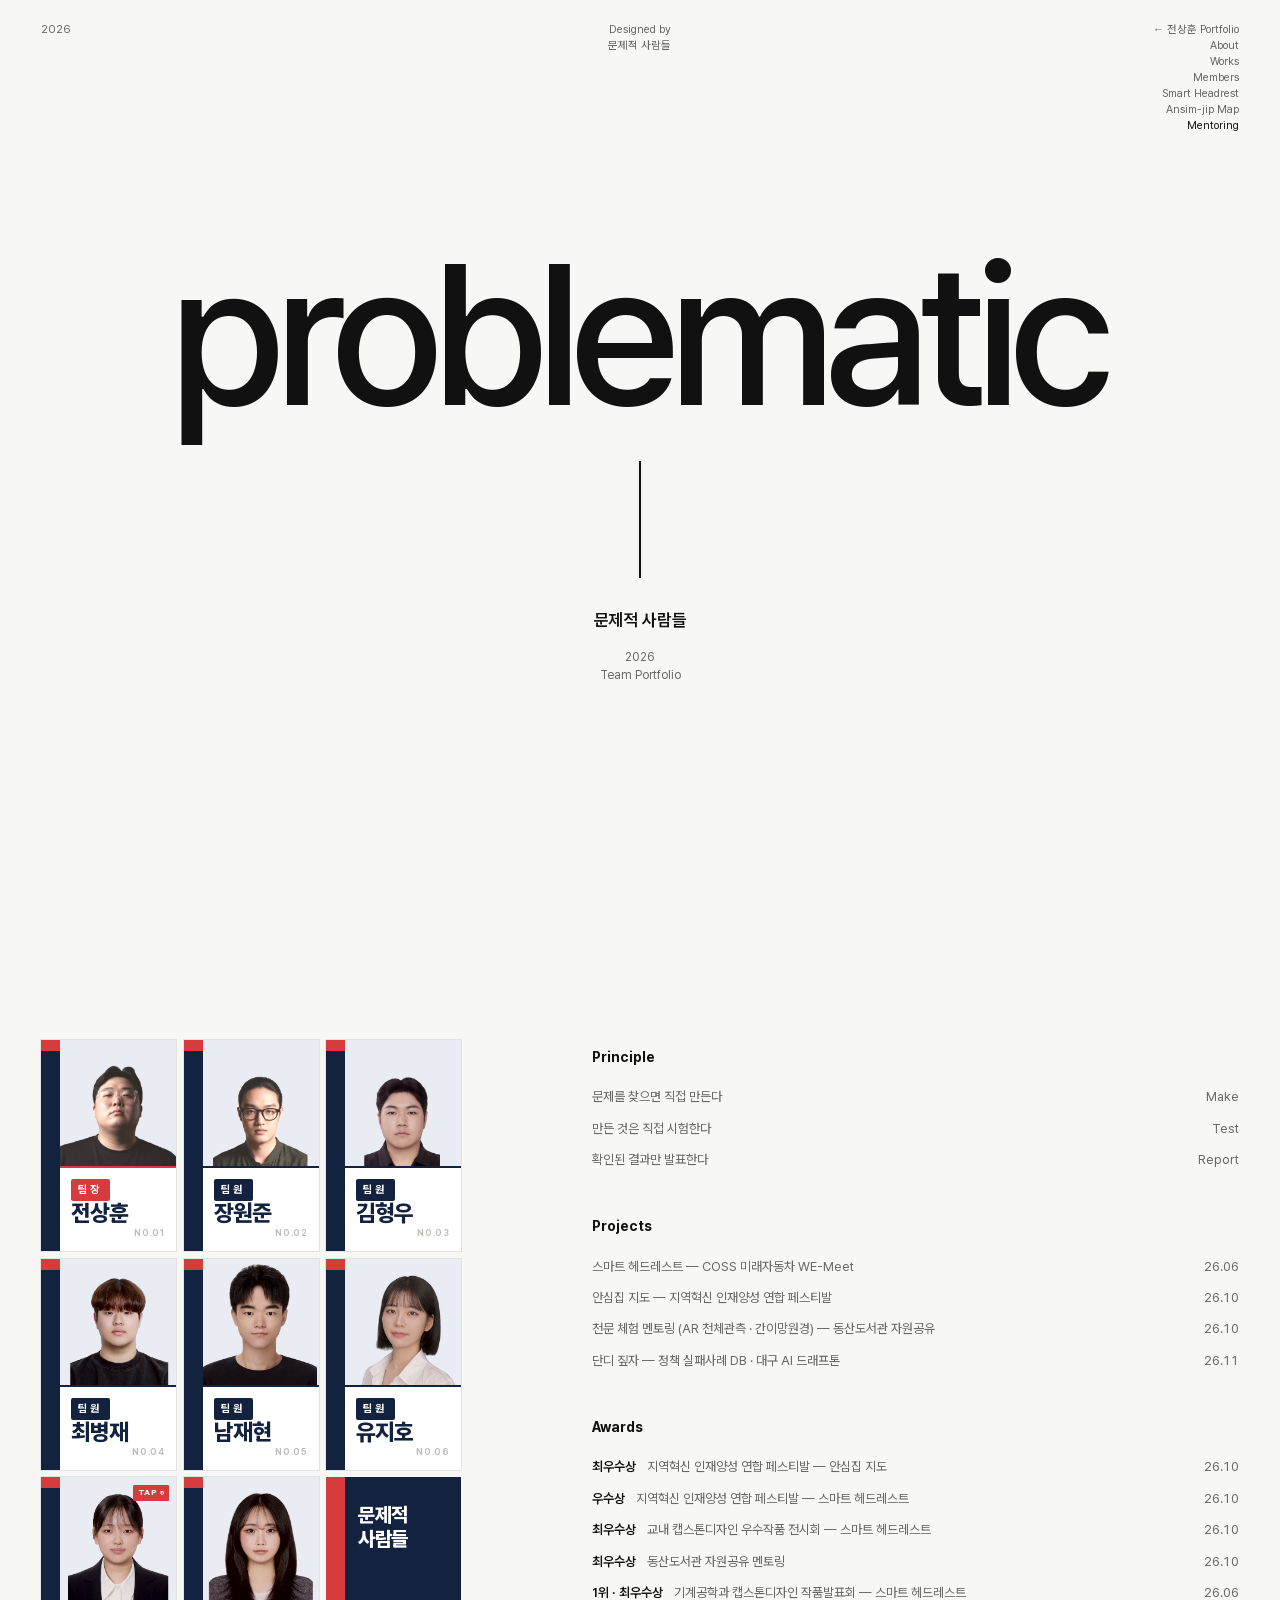
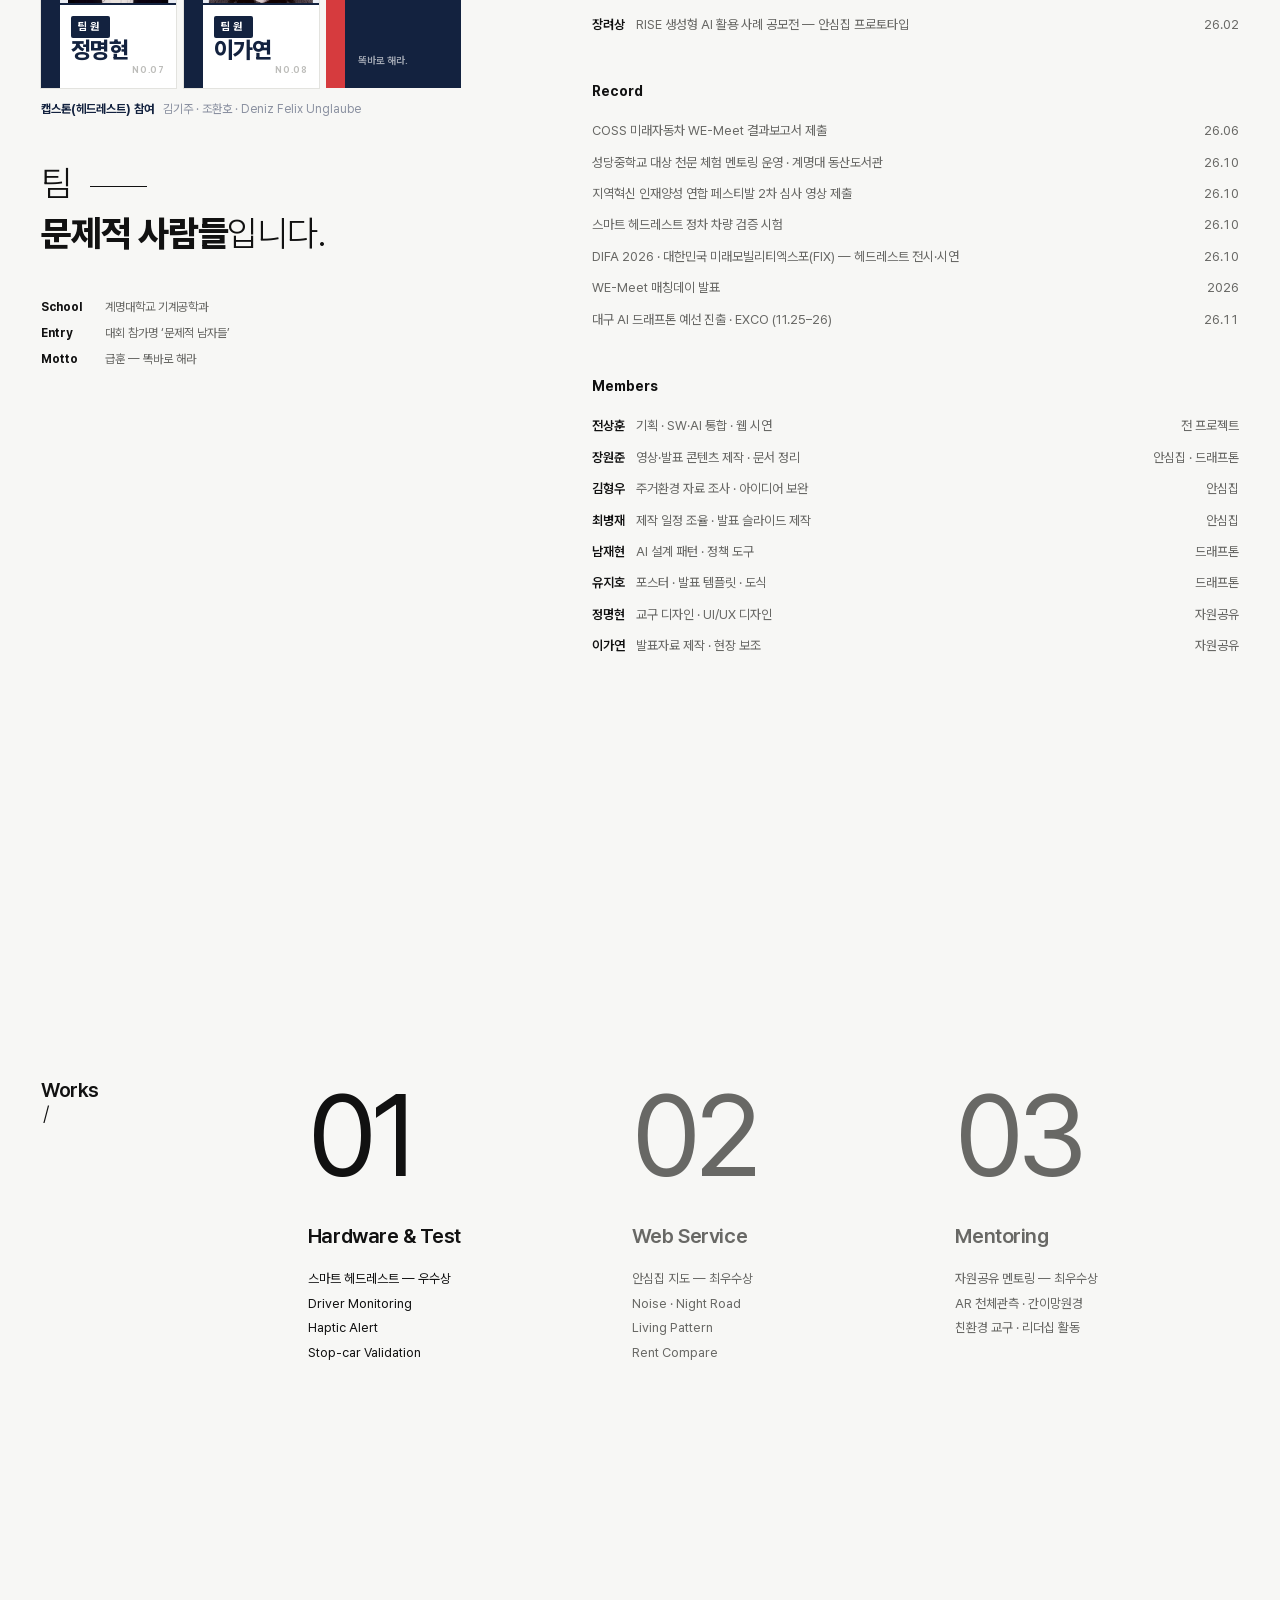
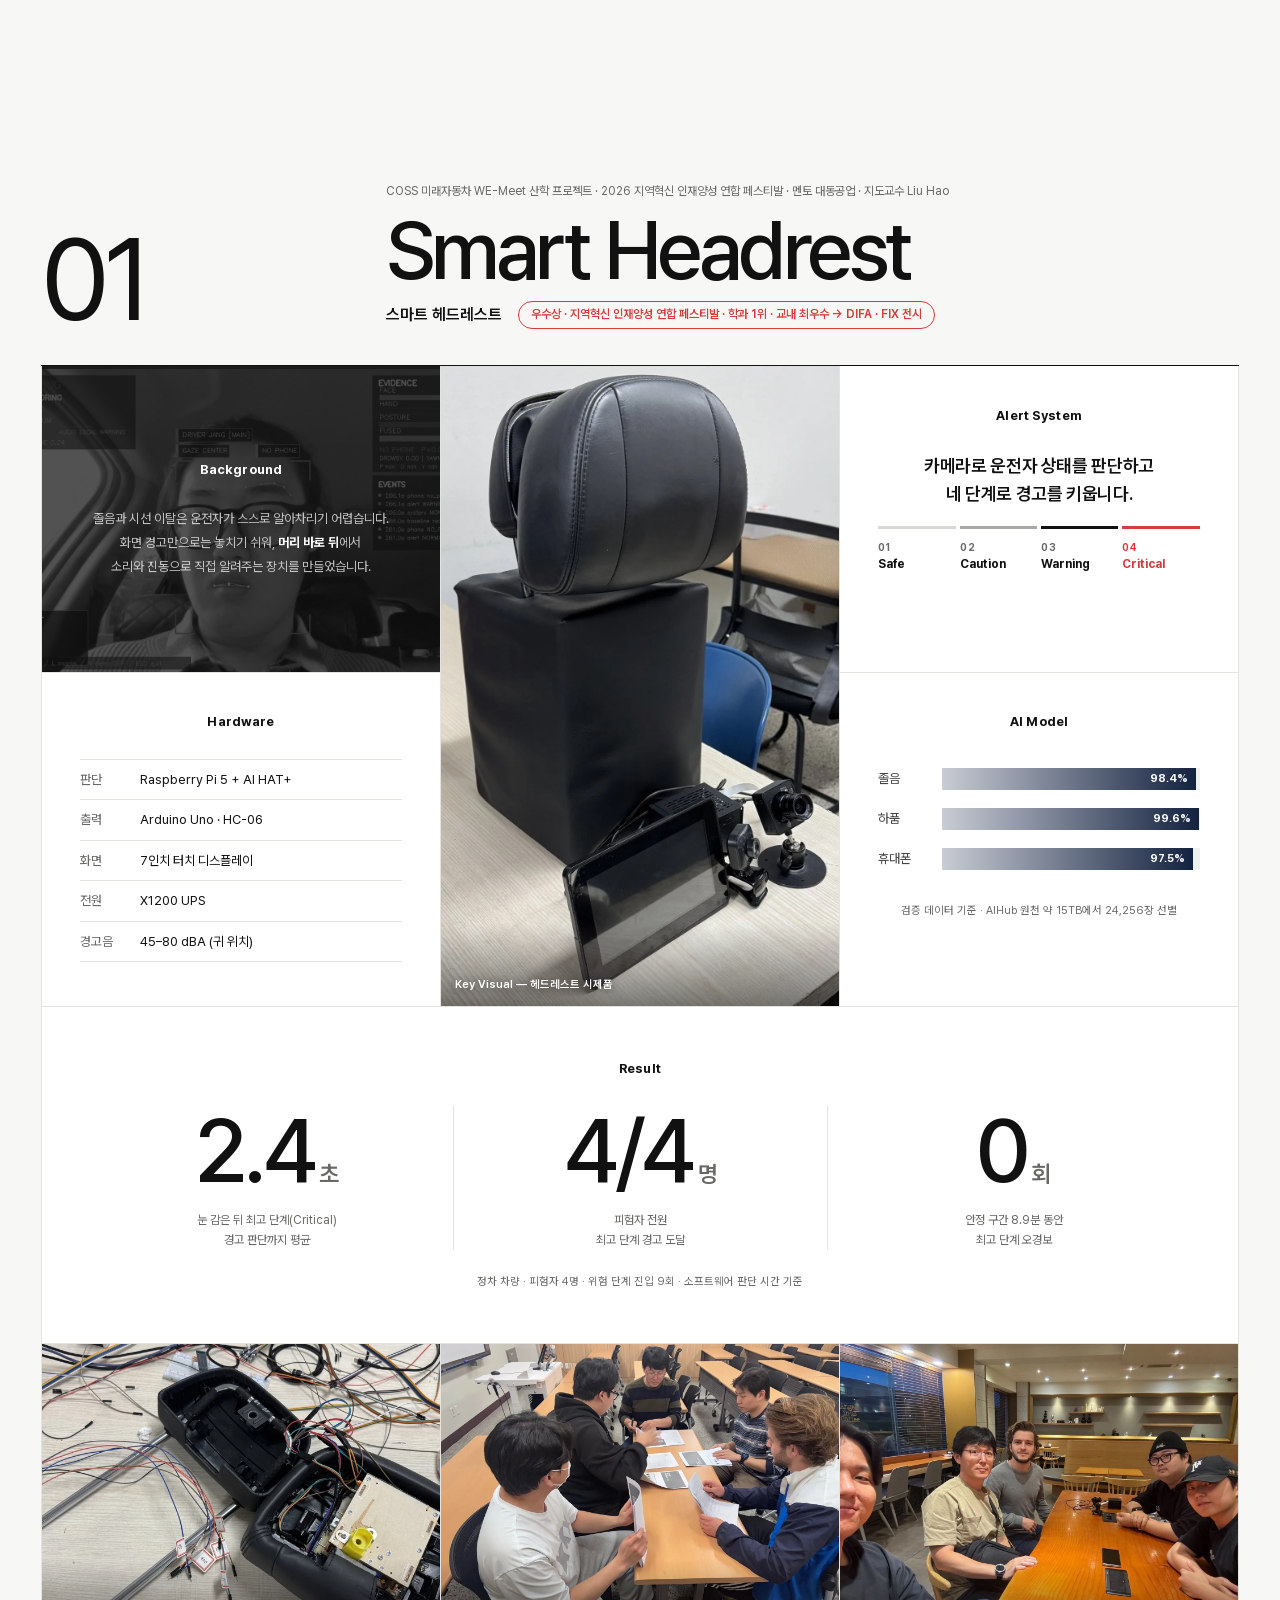
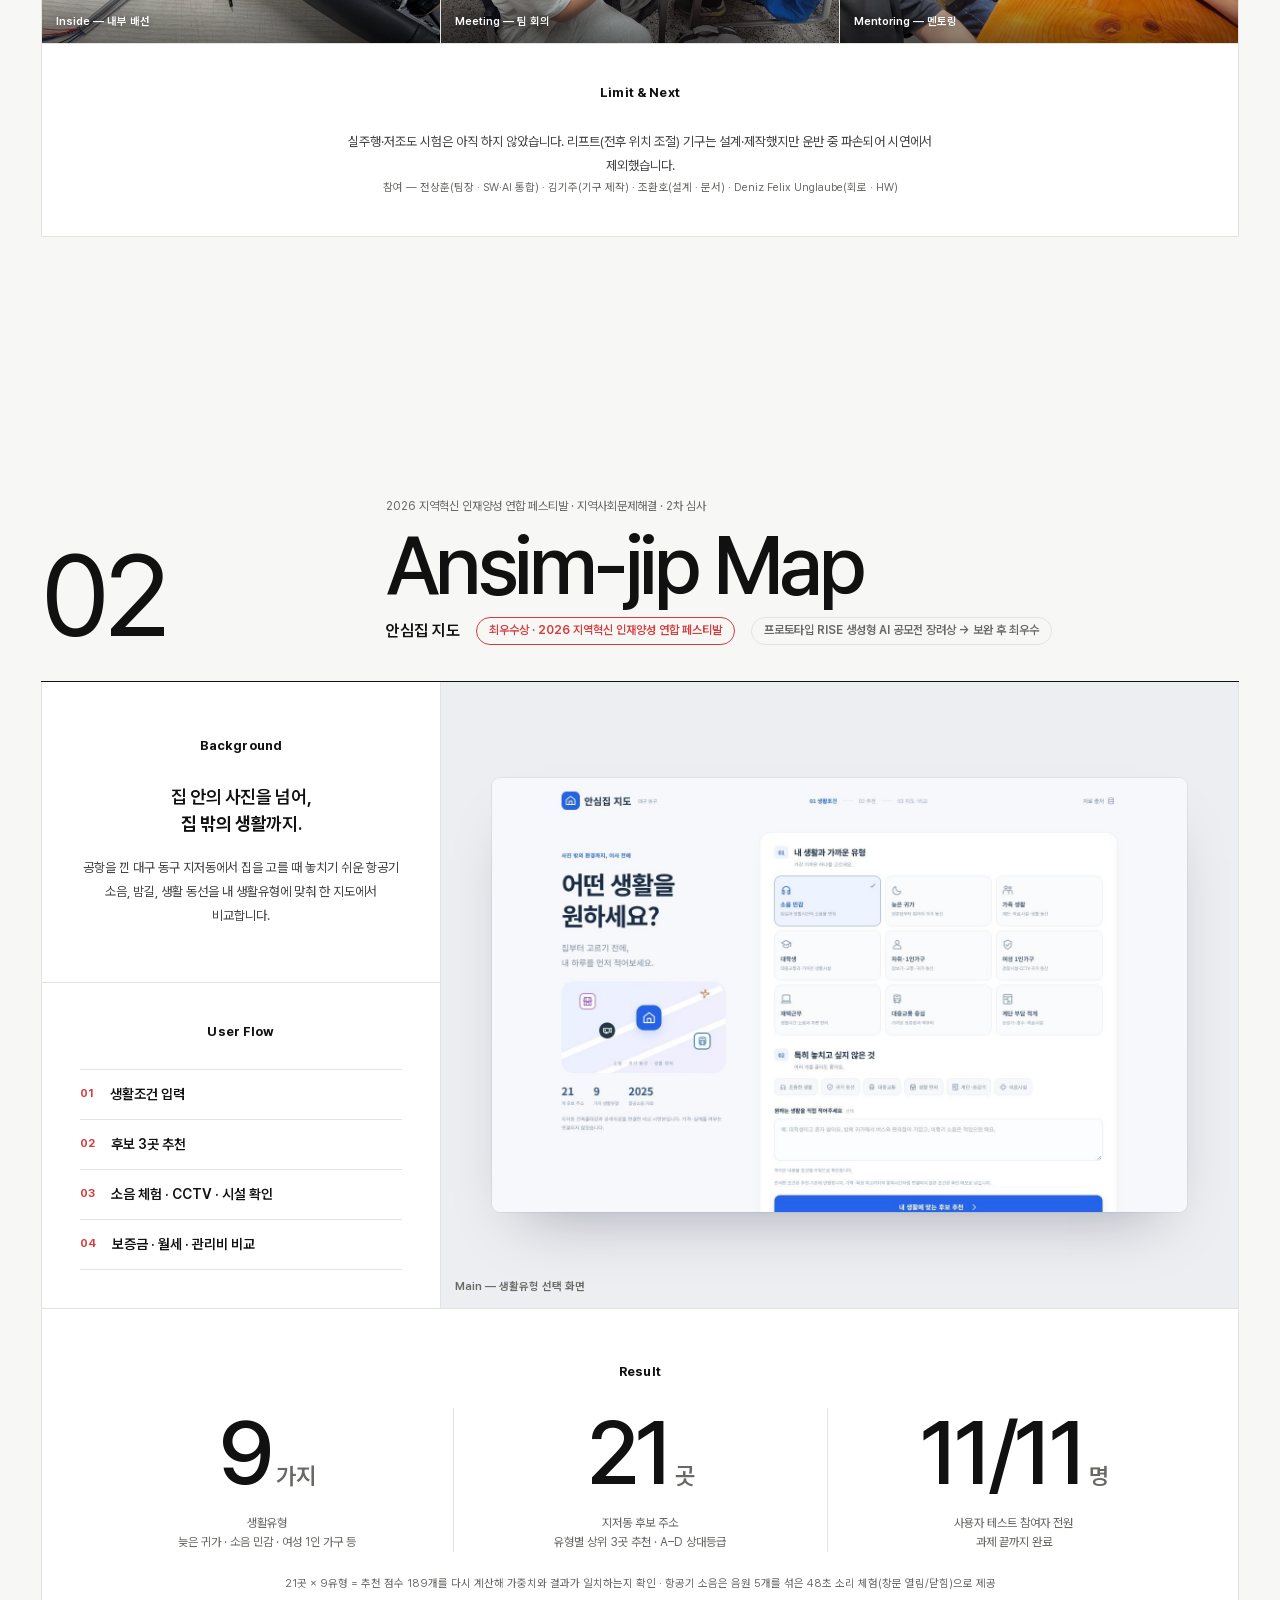
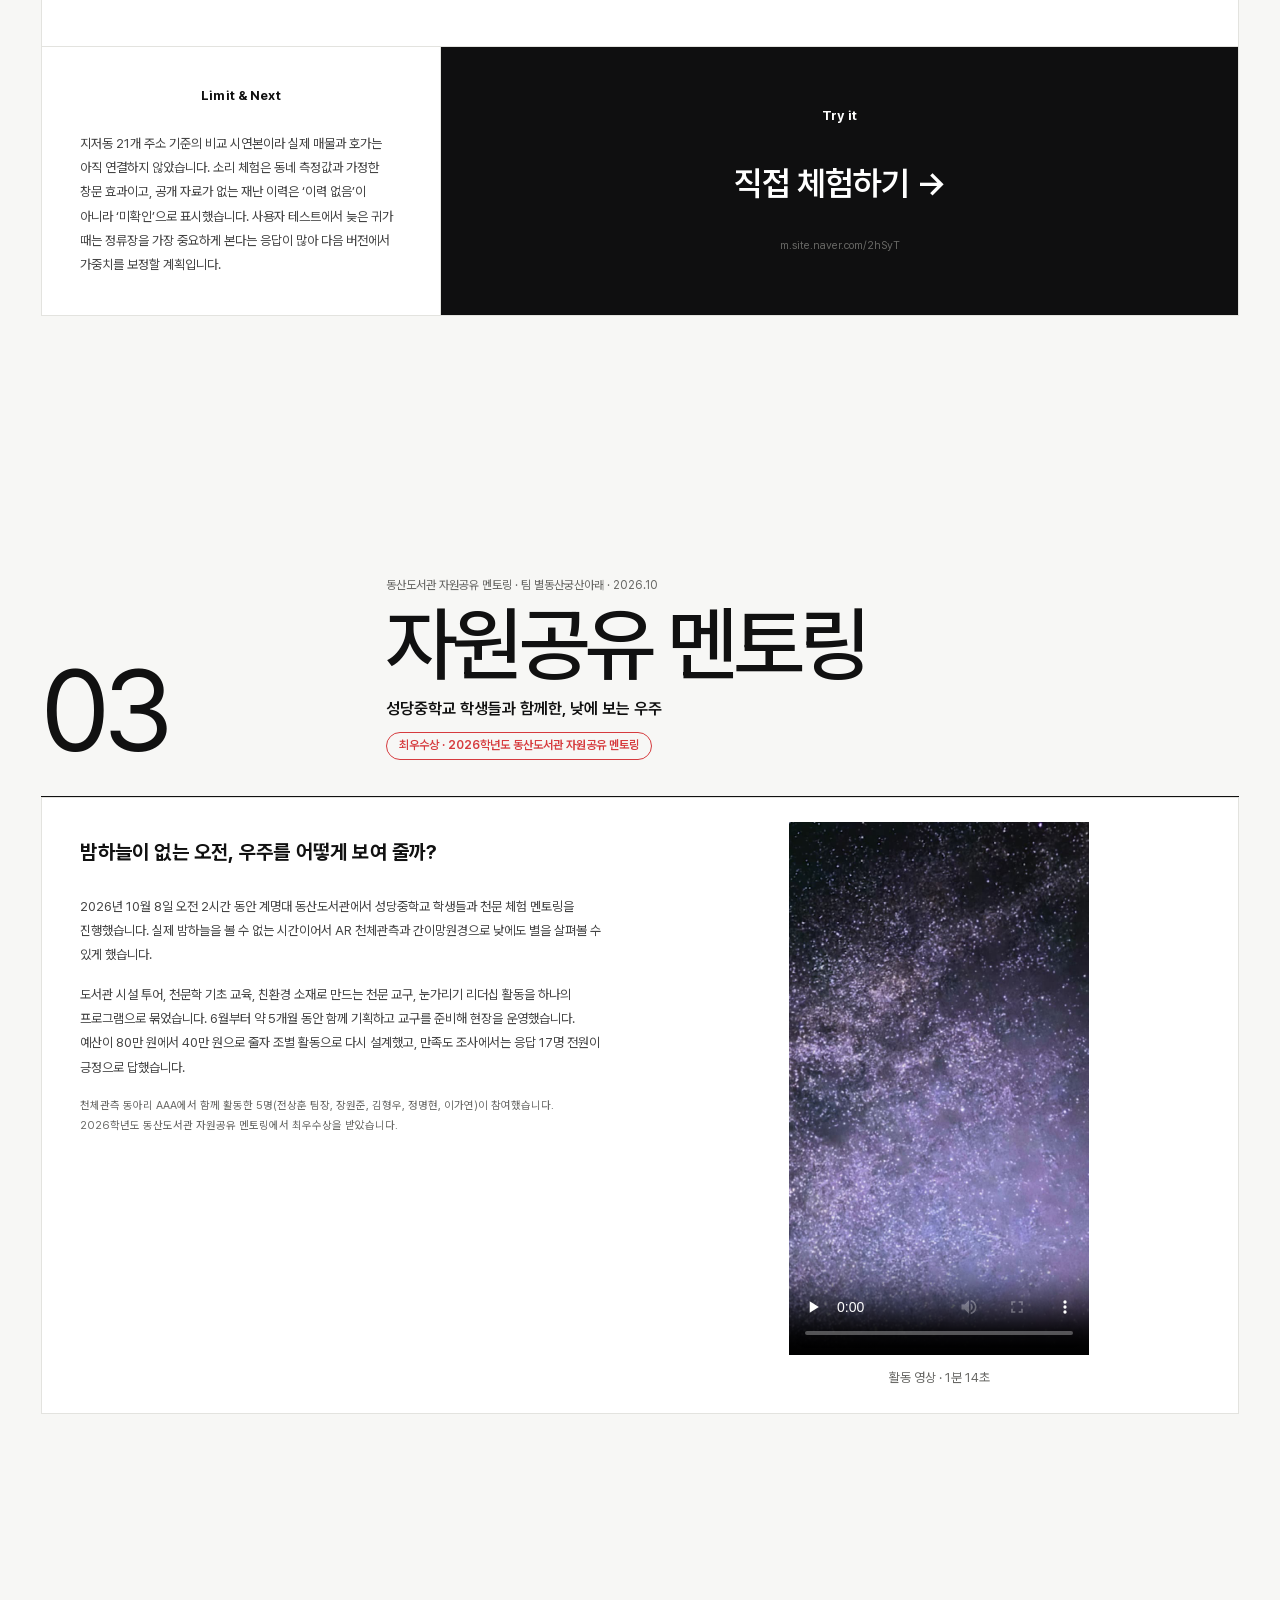
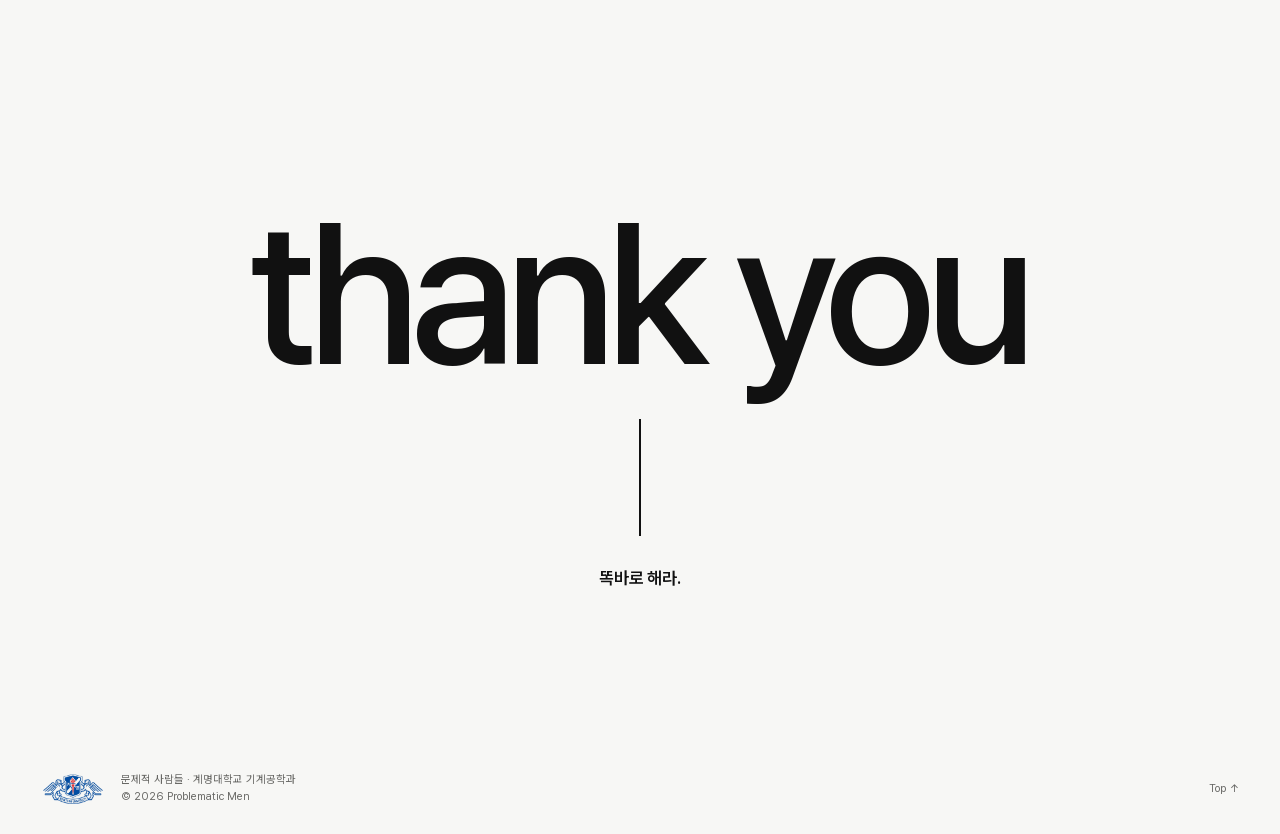
==== commit 07b20b8f: "Team page: 안심집 result and limits, headrest roles, mentoring budget detail Co-Authored-By: Claude Fab" ====
--- a/team/index.html
+++ b/team/index.html
@@ -14,7 +14,7 @@
 <link rel="icon" href="assets/img/favicon.svg" type="image/svg+xml">
 <link rel="preload" href="assets/fonts/Pretendard-subset.woff2" as="font" type="font/woff2" crossorigin>
 <meta property="og:image" content="https://jeonsan-9.github.io/team/assets/img/hr_proto.jpg">
-<link rel="stylesheet" href="assets/css/style.css?v=20261123r">
+<link rel="stylesheet" href="assets/css/style.css?v=20261123u">
 <script>document.documentElement.classList.add("js")</script>
 <style id="crew-style">
 .deck { grid-template-columns: repeat(3, 1fr); max-width: 360px; }
@@ -309,7 +309,7 @@
     <article class="cell c-lim reveal">
       <h3>Limit &amp; Next</h3>
       <p>실주행·저조도 시험은 아직 하지 않았습니다. 리프트(전후 위치 조절) 기구는 설계·제작했지만 운반 중 파손되어 시연에서 제외했습니다.</p>
-      <p class="note">참여 — 전상훈(팀장) · 김기주 · 조환호 · Deniz Felix Unglaube</p>
+      <p class="note">참여 — 전상훈(팀장 · SW·AI 통합) · 김기주(기구 제작) · 조환호(설계 · 문서) · Deniz Felix Unglaube(회로 · HW)</p>
     </article>
   </div>
 </section>
@@ -344,6 +344,19 @@
         <li><span>04</span>보증금 · 월세 · 관리비 비교</li>
       </ol>
     </article>
+    <article class="cell c-res reveal">
+      <h3>Result</h3>
+      <ul class="nums">
+        <li><b>9<small>가지</small></b><span>생활유형<br>늦은 귀가 · 소음 민감 · 여성 1인 가구 등</span></li>
+        <li><b>21<small>곳</small></b><span>지저동 후보 주소<br>유형별 상위 3곳 추천 · A–D 상대등급</span></li>
+        <li><b>11/11<small>명</small></b><span>사용자 테스트 참여자 전원<br>과제 끝까지 완료</span></li>
+      </ul>
+      <p class="note">21곳 × 9유형 = 추천 점수 189개를 다시 계산해 가중치와 결과가 일치하는지 확인 · 항공기 소음은 음원 5개를 섞은 48초 소리 체험(창문 열림/닫힘)으로 제공</p>
+    </article>
+    <article class="cell c-lim reveal">
+      <h3>Limit &amp; Next</h3>
+      <p>지저동 21개 주소 기준의 비교 시연본이라 실제 매물과 호가는 아직 연결하지 않았습니다. 소리 체험은 동네 측정값과 가정한 창문 효과이고, 공개 자료가 없는 재난 이력은 ‘이력 없음’이 아니라 ‘미확인’으로 표시했습니다. 사용자 테스트에서 늦은 귀가 때는 정류장을 가장 중요하게 본다는 응답이 많아 다음 버전에서 가중치를 보정할 계획입니다.</p>
+    </article>
     <a class="cell cell--dark c-cta reveal" href="https://m.site.naver.com/2hSyT" target="_blank" rel="noopener">
       <h3>Try it</h3>
       <p class="cta__big">직접 체험하기 <span aria-hidden="true">→</span></p>
@@ -367,7 +380,7 @@
     <div class="cell reveal">
       <h3>밤하늘이 없는 오전, 우주를 어떻게 보여 줄까?</h3>
       <p>2026년 10월 8일 오전 2시간 동안 계명대 동산도서관에서 성당중학교 학생들과 천문 체험 멘토링을 진행했습니다. 실제 밤하늘을 볼 수 없는 시간이어서 AR 천체관측과 간이망원경으로 낮에도 별을 살펴볼 수 있게 했습니다.</p>
-      <p>도서관 시설 투어, 천문학 기초 교육, 친환경 소재로 만드는 천문 교구, 눈가리기 리더십 활동을 하나의 프로그램으로 묶었습니다. 6월부터 약 5개월 동안 함께 기획하고 교구를 준비해 현장을 운영했고, 만족도 조사에서 긍정 응답 100%를 받았습니다.</p>
+      <p>도서관 시설 투어, 천문학 기초 교육, 친환경 소재로 만드는 천문 교구, 눈가리기 리더십 활동을 하나의 프로그램으로 묶었습니다. 6월부터 약 5개월 동안 함께 기획하고 교구를 준비해 현장을 운영했습니다. 예산이 80만 원에서 40만 원으로 줄자 조별 활동으로 다시 설계했고, 만족도 조사에서는 응답 17명 전원이 긍정으로 답했습니다.</p>
       <p class="note">천체관측 동아리 AAA에서 함께 활동한 5명(전상훈 팀장, 장원준, 김형우, 정명현, 이가연)이 참여했습니다. 2026학년도 동산도서관 자원공유 멘토링에서 최우수상을 받았습니다.</p>
     </div>
     <figure class="poster-figure reveal">
@@ -392,7 +405,7 @@
 </section>
 
 </main>
-<script src="assets/js/main.js?v=20261123r" defer></script>
+<script src="assets/js/main.js?v=20261123u" defer></script>
 <script id="flip-js">
 document.querySelectorAll('.flip').forEach(function (c) {
   function go() {
--- a/team/assets/css/style.css
+++ b/team/assets/css/style.css
@@ -304,3 +304,9 @@
   .meta__c3 { justify-self: end; padding: 8px 10px; margin: -8px -10px; border-radius: 4px; transition: background .3s; }
   .is-scrolled .meta__c3 { background: rgba(247,247,245,.92); box-shadow: 0 0 0 1px var(--line); }
 }
+
+/* P02 안심집: result + limit rows */
+.sheet--am { grid-template-areas: "bg2 screen screen" "flow screen screen" "res res res" "lim cta cta"; }
+.sheet--am .c-lim p { text-align: left; }
+@media (max-width: 960px) { .sheet--am { grid-template-areas: "screen screen" "bg2 flow" "res res" "lim lim" "cta cta"; } }
+@media (max-width: 640px) { .sheet--am { grid-template-areas: none; } }
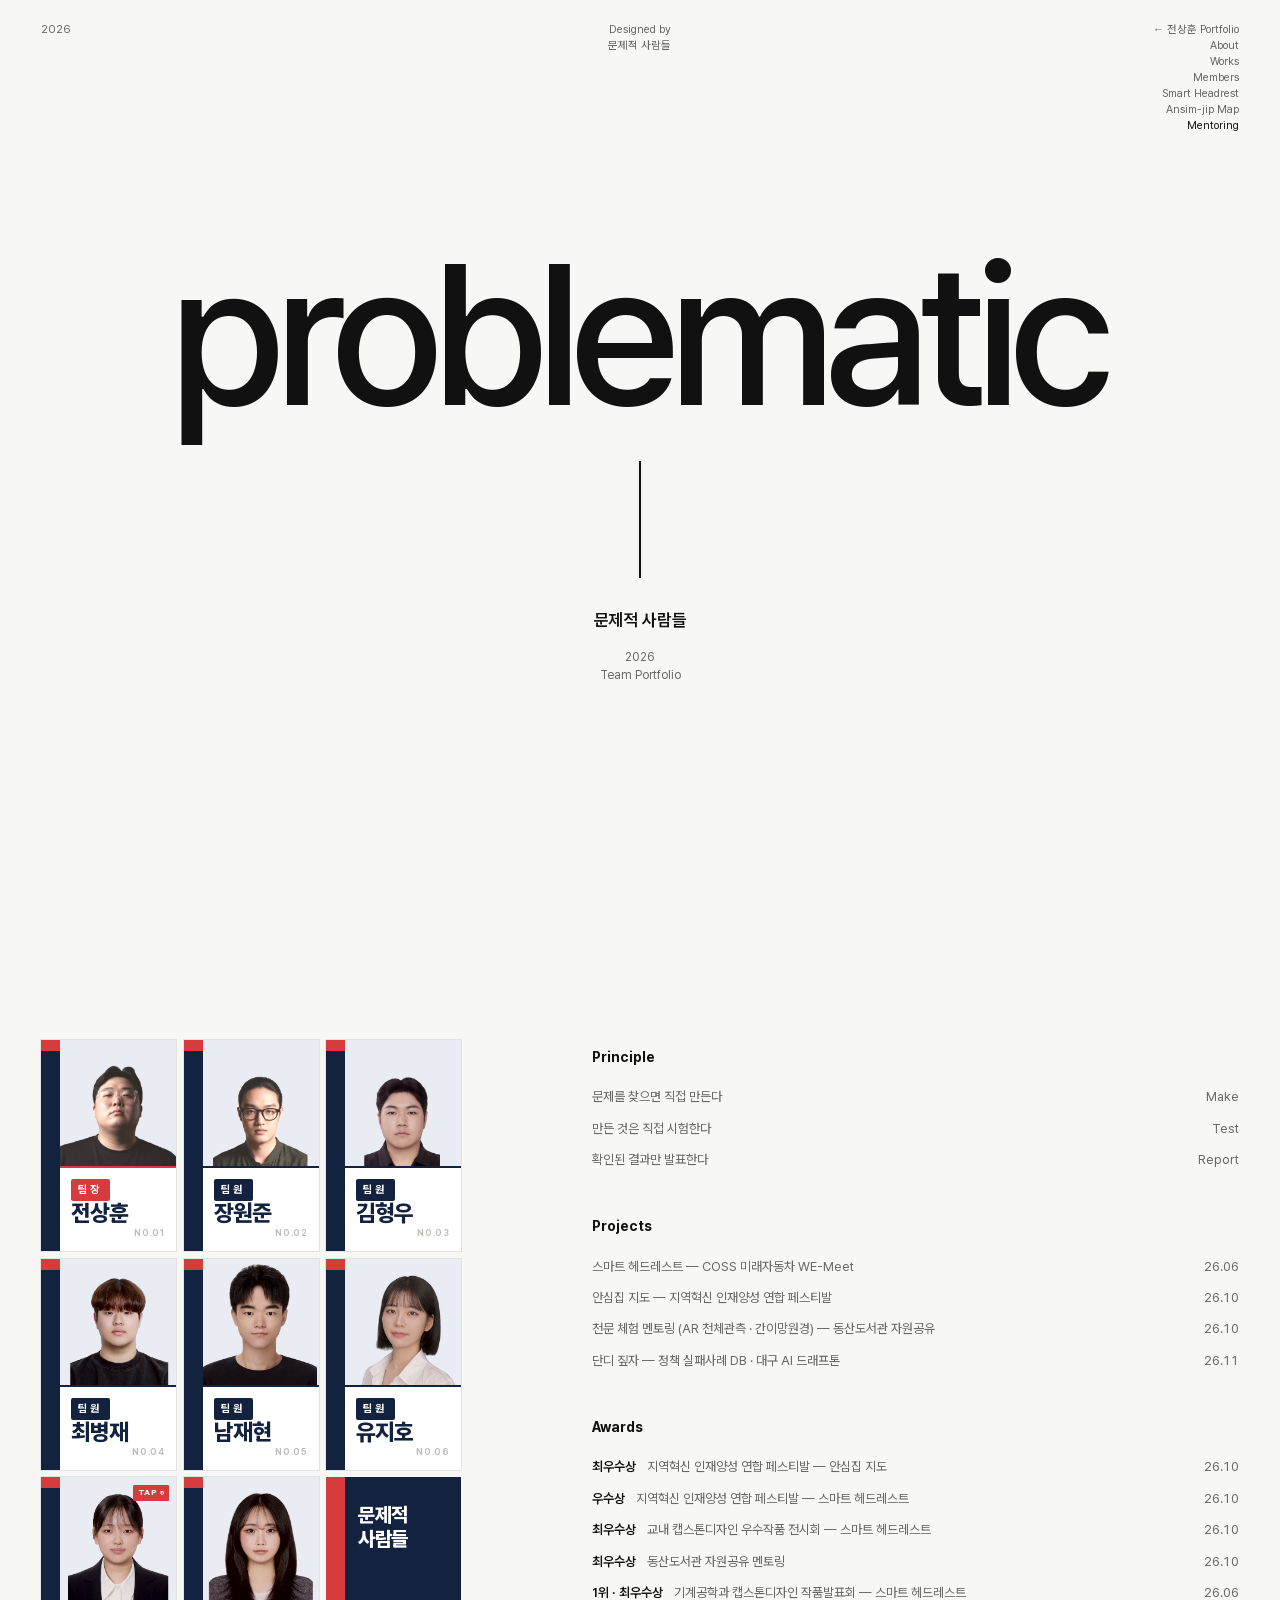
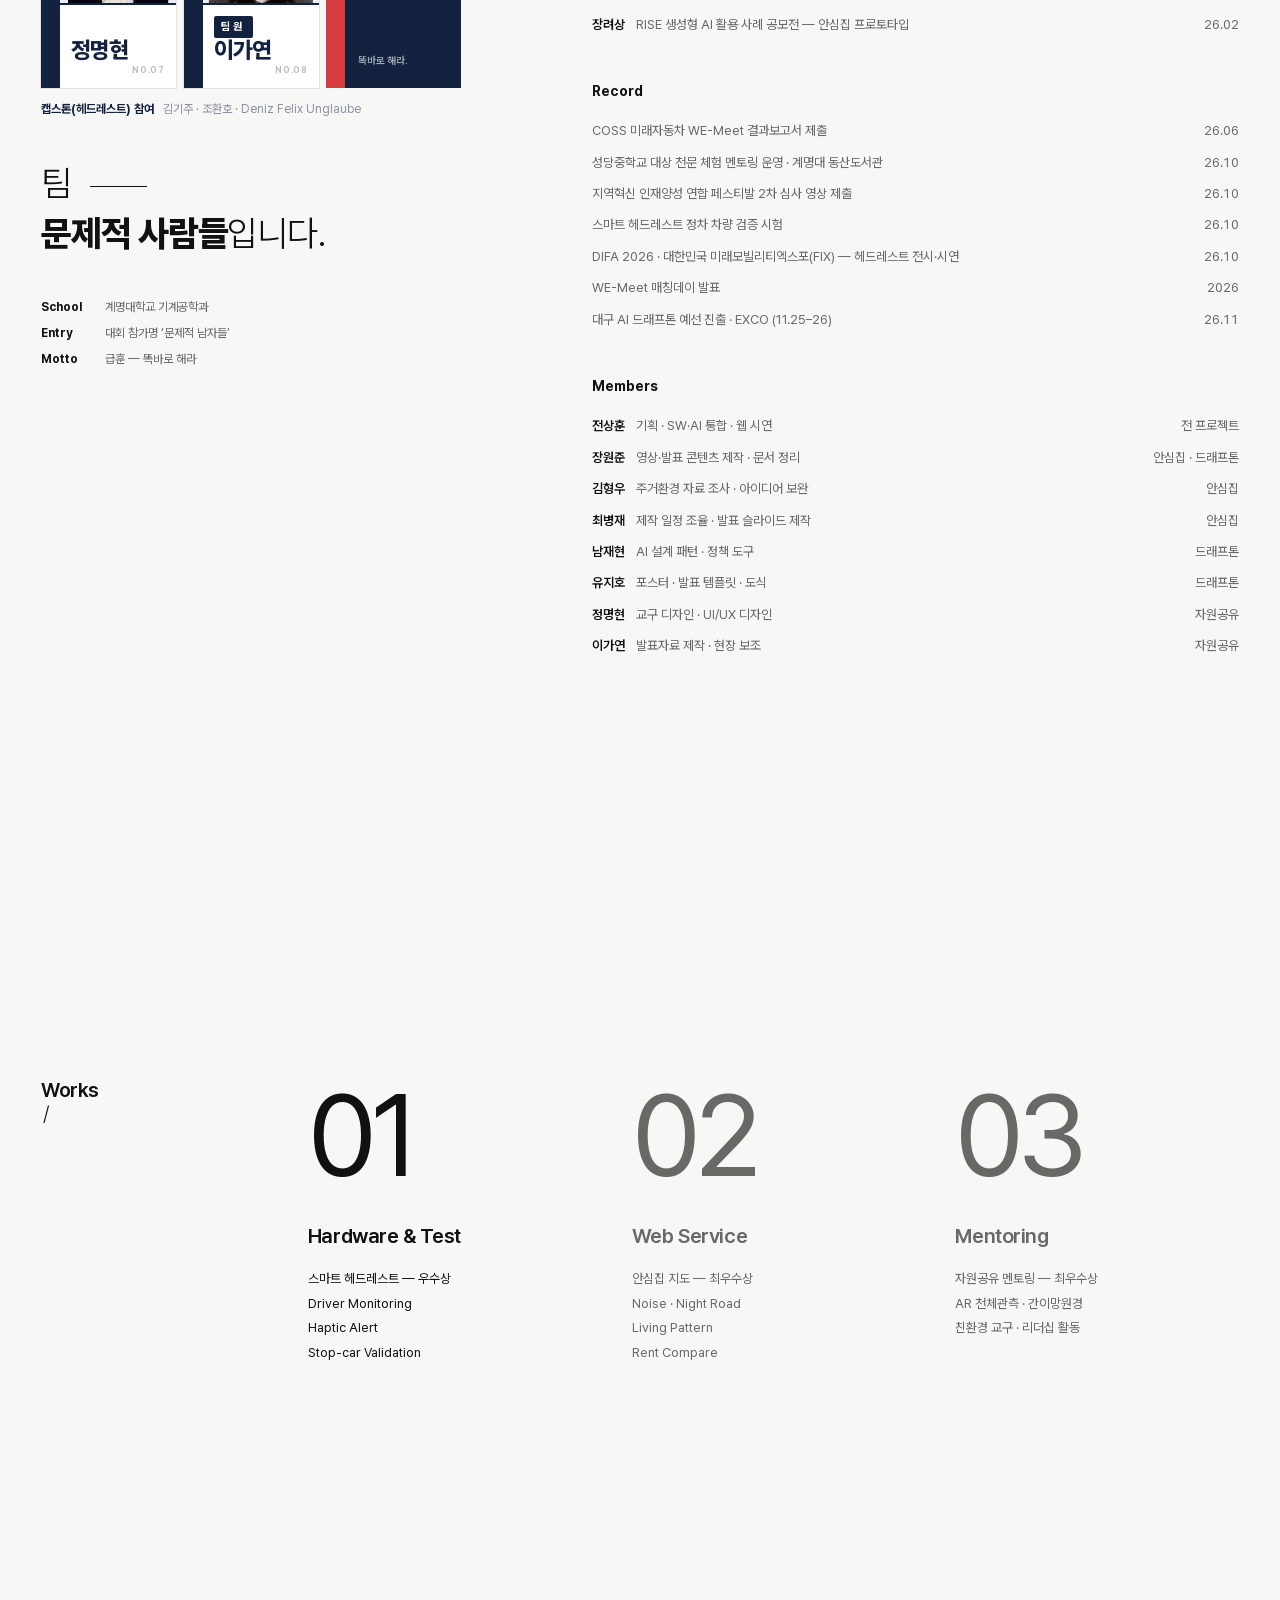
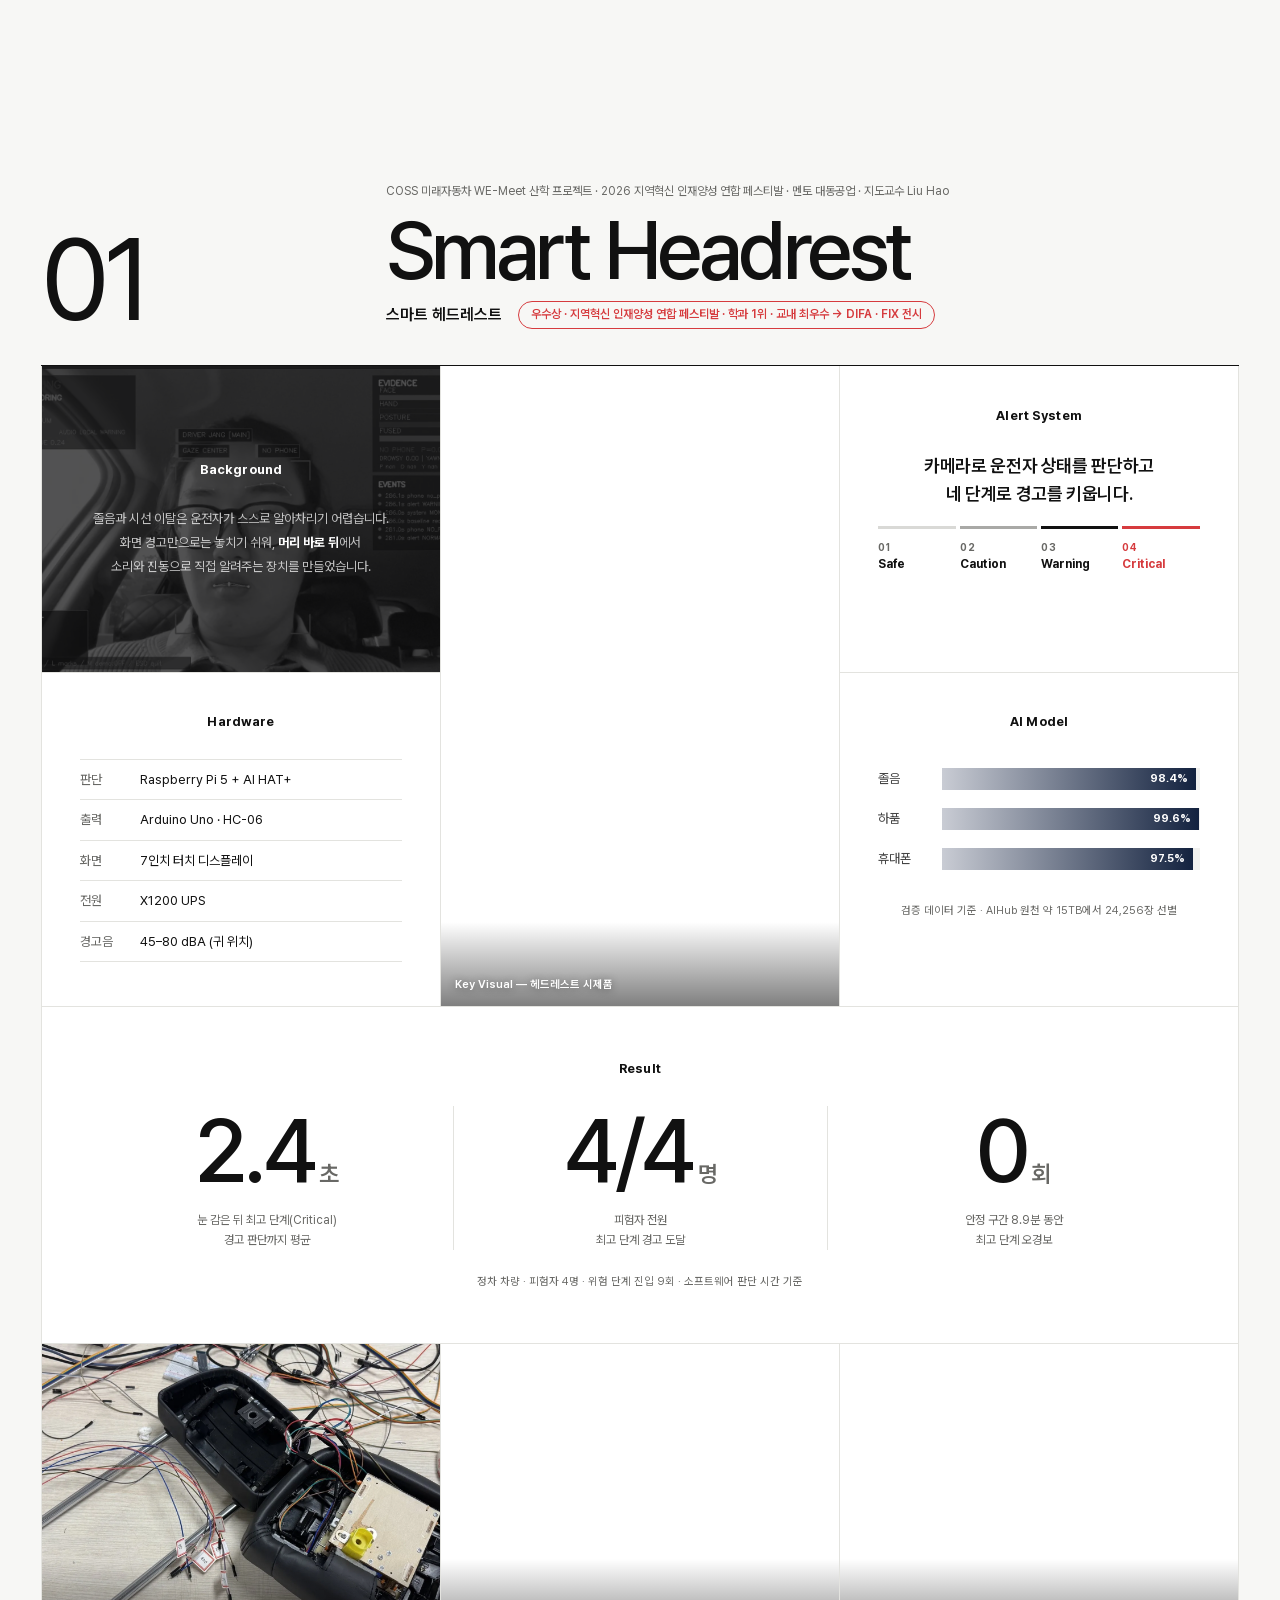
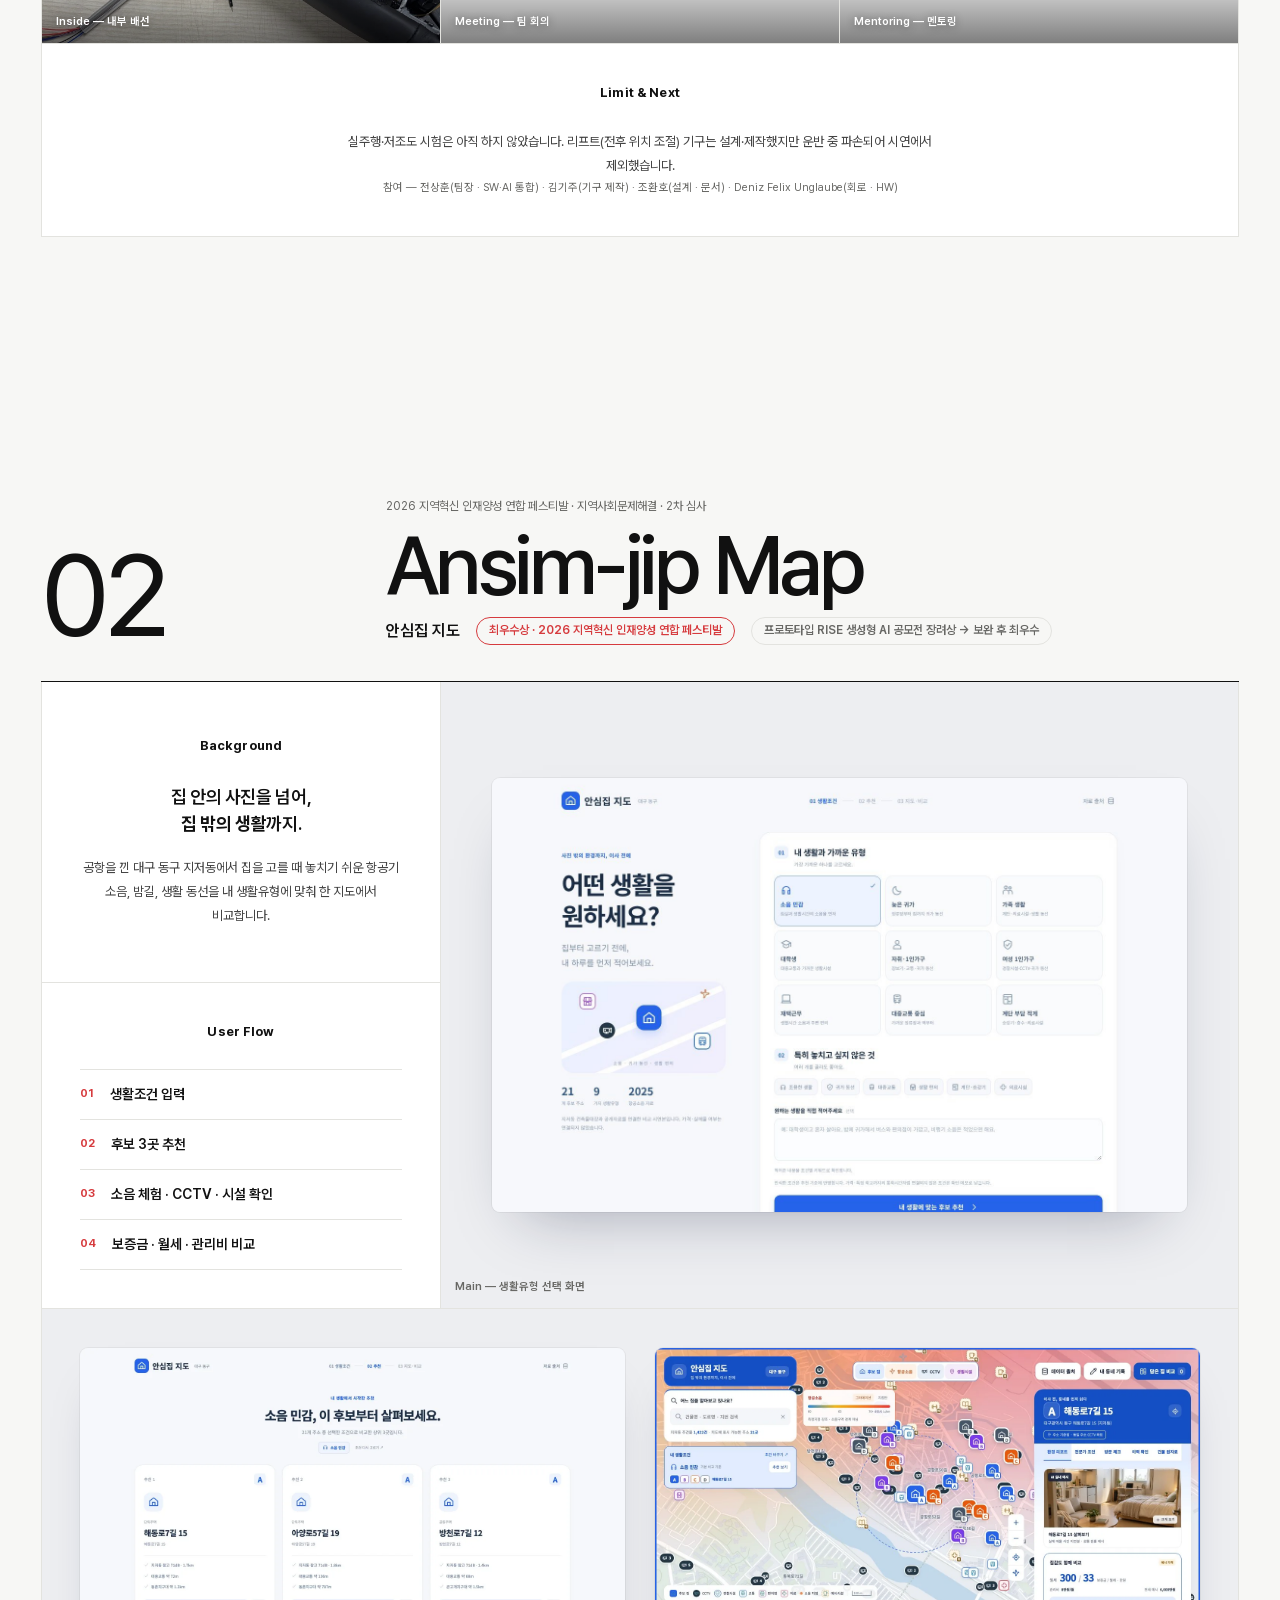
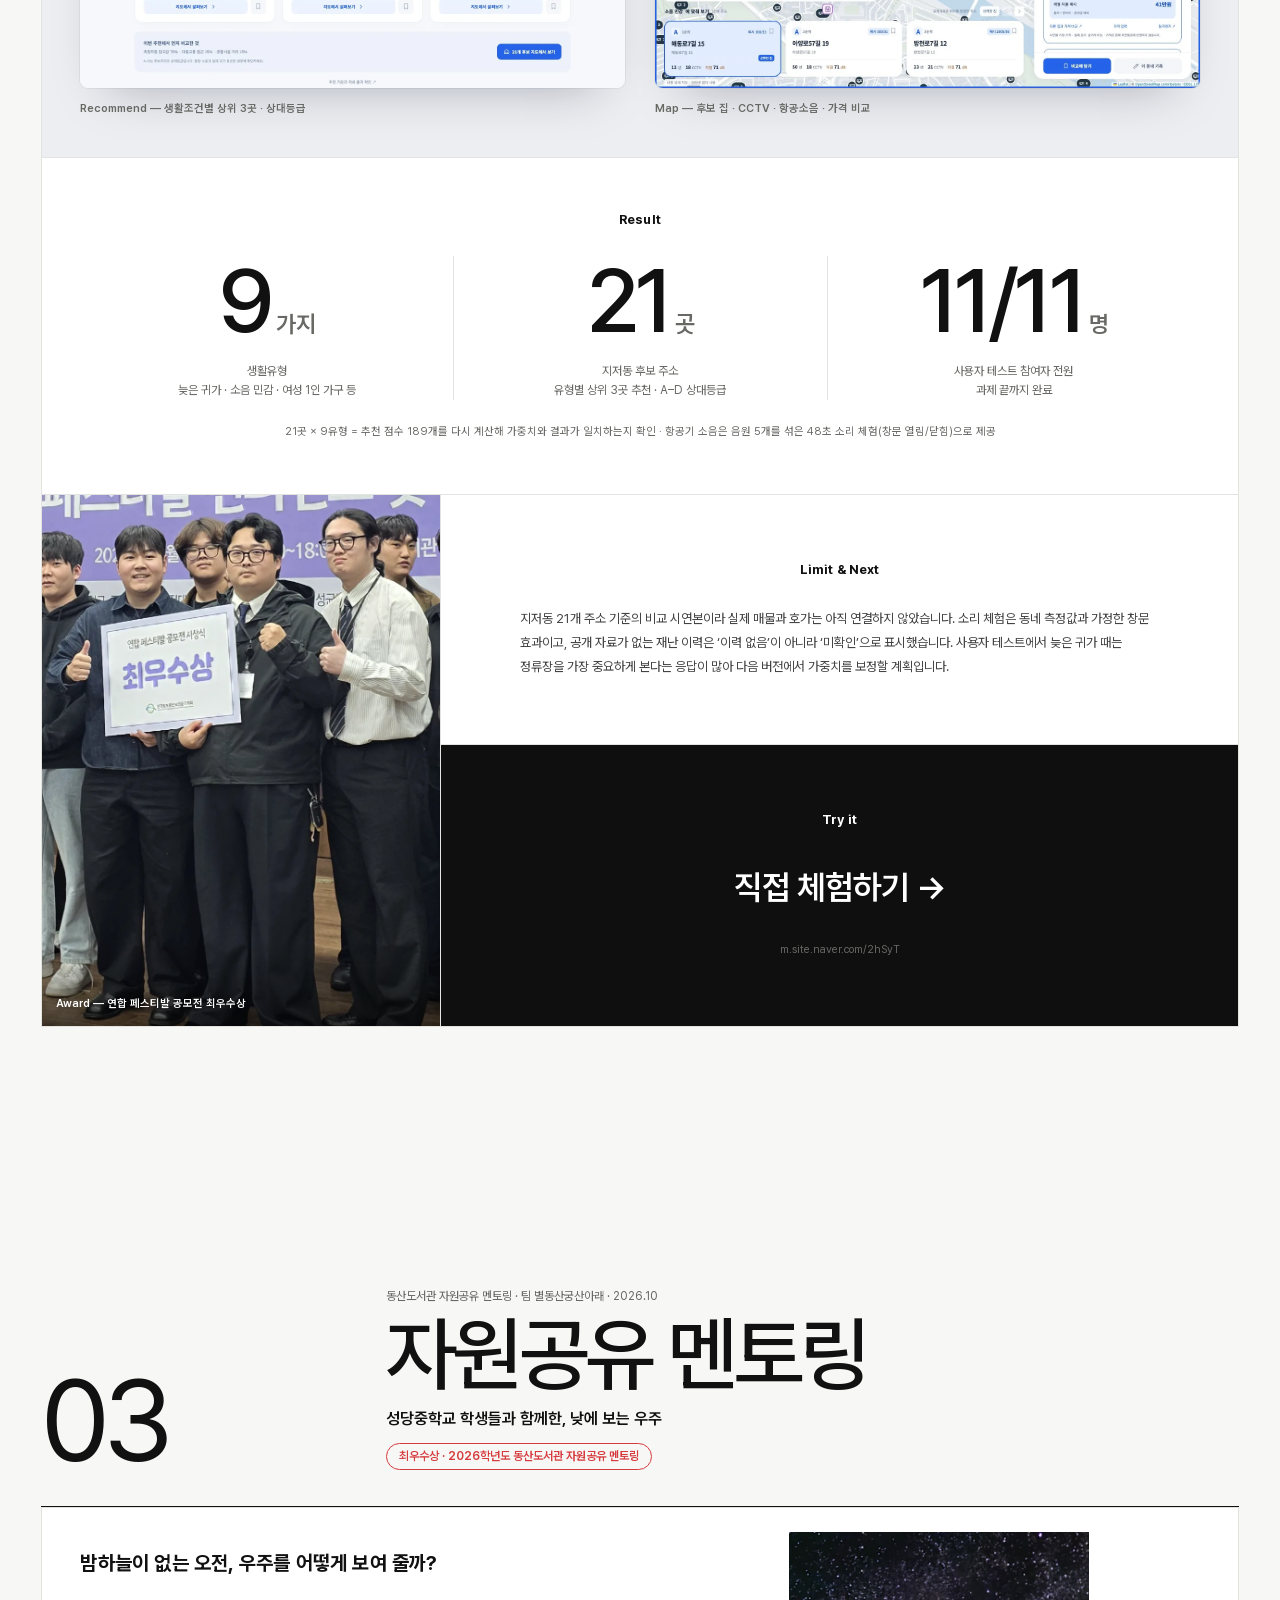
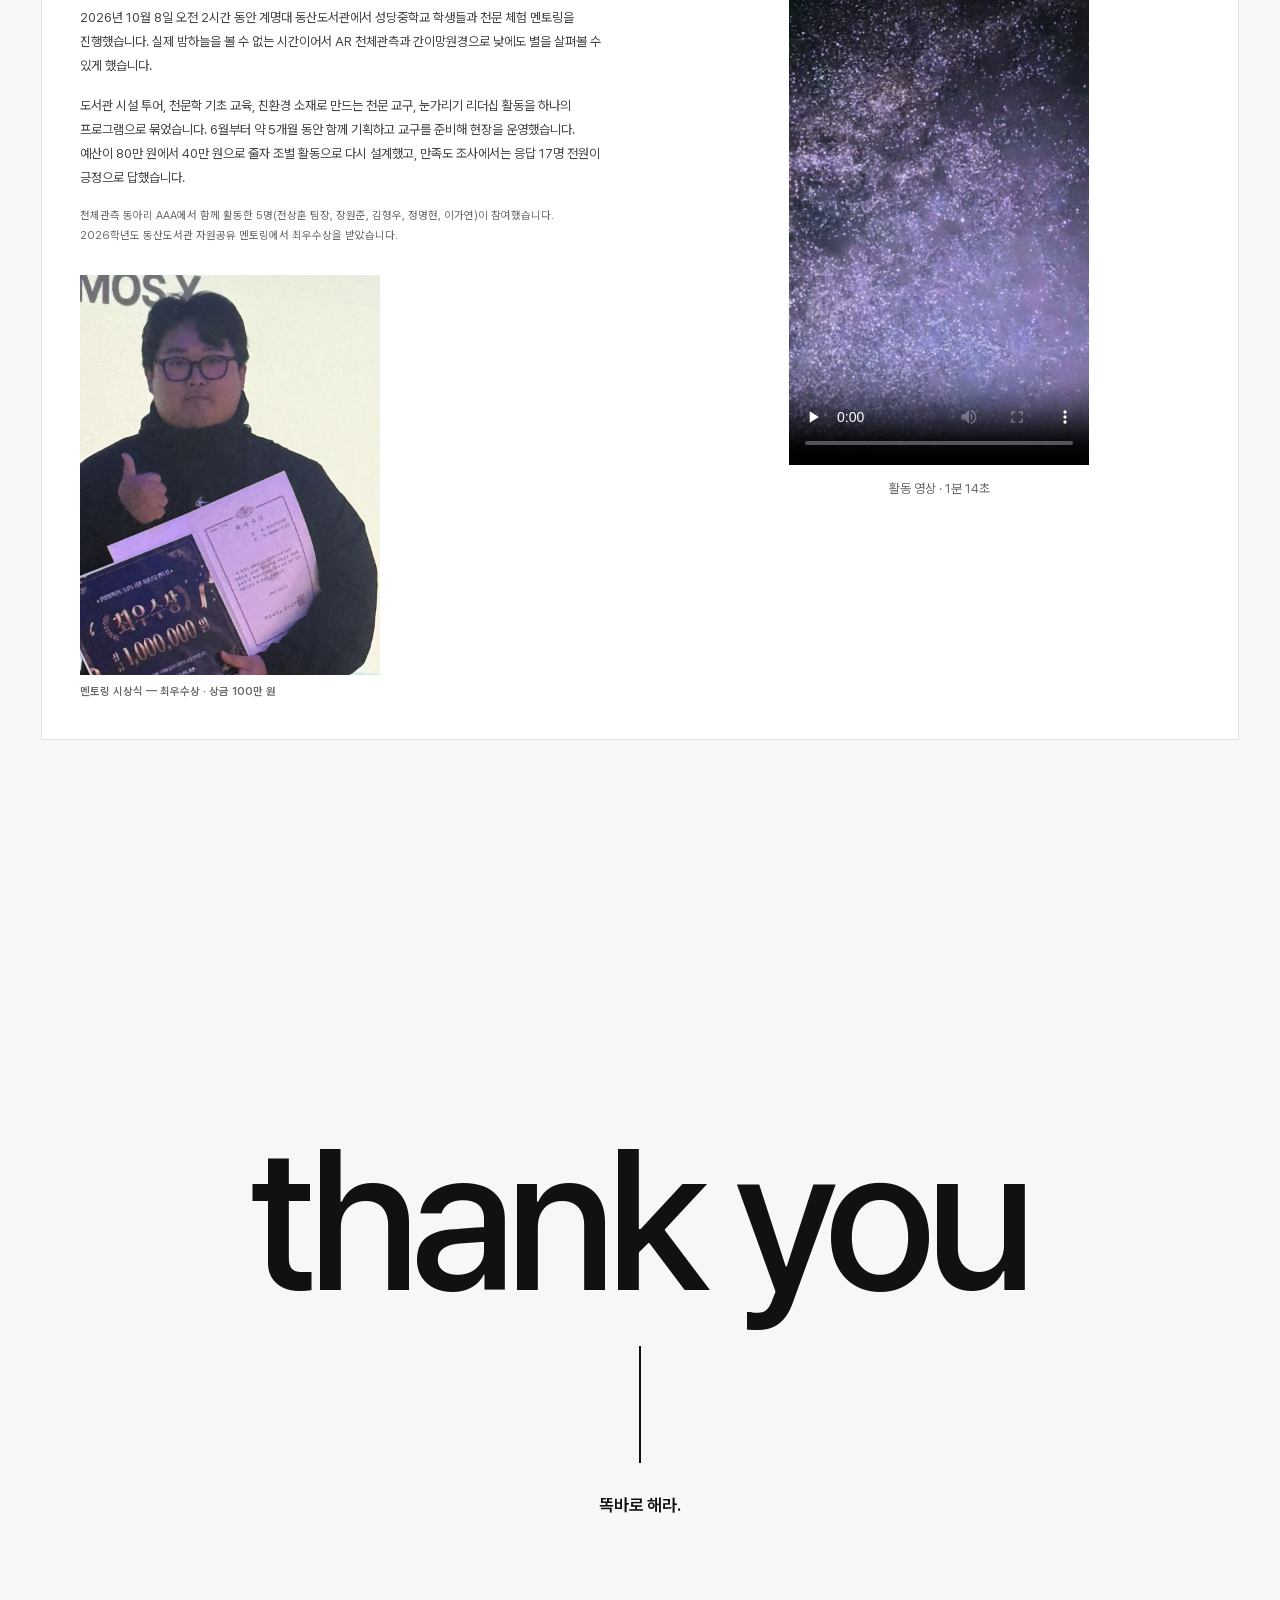
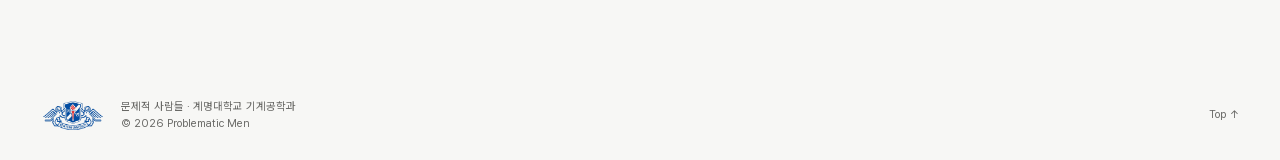
==== commit e286e773: "Team page: award photos, 안심집 recommendation and map screens Co-Authored-By: Claude Fable 5.2 <norepl" ====
--- a/team/index.html
+++ b/team/index.html
@@ -14,7 +14,7 @@
 <link rel="icon" href="assets/img/favicon.svg" type="image/svg+xml">
 <link rel="preload" href="assets/fonts/Pretendard-subset.woff2" as="font" type="font/woff2" crossorigin>
 <meta property="og:image" content="https://jeonsan-9.github.io/team/assets/img/hr_proto.jpg">
-<link rel="stylesheet" href="assets/css/style.css?v=20261123u">
+<link rel="stylesheet" href="assets/css/style.css?v=20261123w">
 <script>document.documentElement.classList.add("js")</script>
 <style id="crew-style">
 .deck { grid-template-columns: repeat(3, 1fr); max-width: 360px; }
@@ -344,6 +344,10 @@
         <li><span>04</span>보증금 · 월세 · 관리비 비교</li>
       </ol>
     </article>
+    <div class="cell c-shots reveal">
+      <figure><div class="frame"><img src="assets/img/ansim_rec.webp" width="1440" height="900" alt="안심집 지도 추천 화면: 소음 민감 조건으로 고른 상위 3곳과 A 등급" loading="lazy" decoding="async"></div><figcaption>Recommend — 생활조건별 상위 3곳 · 상대등급</figcaption></figure>
+      <figure><div class="frame"><img src="assets/img/ansim_map.webp" width="1440" height="900" alt="안심집 지도 화면: 후보 집, CCTV, 항공소음 그라데이션과 선택한 집의 환경 리포트" loading="lazy" decoding="async"></div><figcaption>Map — 후보 집 · CCTV · 항공소음 · 가격 비교</figcaption></figure>
+    </div>
     <article class="cell c-res reveal">
       <h3>Result</h3>
       <ul class="nums">
@@ -353,6 +357,7 @@
       </ul>
       <p class="note">21곳 × 9유형 = 추천 점수 189개를 다시 계산해 가중치와 결과가 일치하는지 확인 · 항공기 소음은 음원 5개를 섞은 48초 소리 체험(창문 열림/닫힘)으로 제공</p>
     </article>
+    <figure class="cell c-aw reveal"><img src="assets/img/award_festival.webp" width="860" height="1147" alt="연합 페스티발 공모전 시상식에서 최우수상 팻말을 든 팀원 세 명" loading="lazy" decoding="async"><figcaption>Award — 연합 페스티발 공모전 최우수상</figcaption></figure>
     <article class="cell c-lim reveal">
       <h3>Limit &amp; Next</h3>
       <p>지저동 21개 주소 기준의 비교 시연본이라 실제 매물과 호가는 아직 연결하지 않았습니다. 소리 체험은 동네 측정값과 가정한 창문 효과이고, 공개 자료가 없는 재난 이력은 ‘이력 없음’이 아니라 ‘미확인’으로 표시했습니다. 사용자 테스트에서 늦은 귀가 때는 정류장을 가장 중요하게 본다는 응답이 많아 다음 버전에서 가중치를 보정할 계획입니다.</p>
@@ -382,6 +387,7 @@
       <p>2026년 10월 8일 오전 2시간 동안 계명대 동산도서관에서 성당중학교 학생들과 천문 체험 멘토링을 진행했습니다. 실제 밤하늘을 볼 수 없는 시간이어서 AR 천체관측과 간이망원경으로 낮에도 별을 살펴볼 수 있게 했습니다.</p>
       <p>도서관 시설 투어, 천문학 기초 교육, 친환경 소재로 만드는 천문 교구, 눈가리기 리더십 활동을 하나의 프로그램으로 묶었습니다. 6월부터 약 5개월 동안 함께 기획하고 교구를 준비해 현장을 운영했습니다. 예산이 80만 원에서 40만 원으로 줄자 조별 활동으로 다시 설계했고, 만족도 조사에서는 응답 17명 전원이 긍정으로 답했습니다.</p>
       <p class="note">천체관측 동아리 AAA에서 함께 활동한 5명(전상훈 팀장, 장원준, 김형우, 정명현, 이가연)이 참여했습니다. 2026학년도 동산도서관 자원공유 멘토링에서 최우수상을 받았습니다.</p>
+      <figure class="award-shot"><img src="assets/img/award_mentoring.webp" width="900" height="1200" alt="멘토링 시상식에서 최우수상 상장과 상금 100만 원 보드를 든 전상훈" loading="lazy" decoding="async"><figcaption>멘토링 시상식 — 최우수상 · 상금 100만 원</figcaption></figure>
     </div>
     <figure class="poster-figure reveal">
       <video controls playsinline preload="none" width="720" height="1280" poster="assets/video/mentoring-poster.jpg?v=20261123g">
@@ -405,7 +411,7 @@
 </section>
 
 </main>
-<script src="assets/js/main.js?v=20261123u" defer></script>
+<script src="assets/js/main.js?v=20261123w" defer></script>
 <script id="flip-js">
 document.querySelectorAll('.flip').forEach(function (c) {
   function go() {
--- a/team/assets/css/style.css
+++ b/team/assets/css/style.css
@@ -310,3 +310,20 @@
 .sheet--am .c-lim p { text-align: left; }
 @media (max-width: 960px) { .sheet--am { grid-template-areas: "screen screen" "bg2 flow" "res res" "lim lim" "cta cta"; } }
 @media (max-width: 640px) { .sheet--am { grid-template-areas: none; } }
+
+/* 안심집 extra screens + award photos */
+.sheet--am { grid-template-areas: "bg2 screen screen" "flow screen screen" "shots shots shots" "res res res" "aw lim lim" "aw cta cta"; }
+.c-shots { grid-area: shots; min-height: 0; background: #EDEEF1; display: grid; grid-template-columns: 1fr 1fr; gap: clamp(16px, 2.4vw, 36px); }
+.c-shots figure { margin: 0; }
+.c-shots .frame { border-radius: 8px; overflow: hidden; box-shadow: 0 24px 48px -28px rgba(20,30,60,.35), 0 0 0 1px rgba(0,0,0,.05); }
+.c-shots img { width: 100%; height: auto; }
+.c-shots figcaption { margin-top: 12px; font-size: 11px; font-weight: 600; color: var(--gray); }
+.c-aw { grid-area: aw; min-height: 0; }
+.c-aw img { object-position: 50% 20%; }
+.sheet--am figure.c-aw::after { content: ""; position: absolute; left: 0; right: 0; bottom: 0; height: 84px; pointer-events: none; background: linear-gradient(to top, rgba(0,0,0,.55), rgba(0,0,0,0)); }
+.sheet--am .c-lim { display: flex; flex-direction: column; justify-content: center; }
+.award-shot { margin-top: 28px; max-width: 300px; }
+.award-shot img { width: 100%; height: auto; }
+.award-shot figcaption { margin-top: 8px; font-size: 11px; font-weight: 600; color: var(--gray); }
+@media (max-width: 960px) { .sheet--am { grid-template-areas: "screen screen" "bg2 flow" "shots shots" "res res" "aw lim" "cta cta"; } }
+@media (max-width: 640px) { .sheet--am { grid-template-areas: none; } .c-shots { grid-template-columns: 1fr; } .c-aw { aspect-ratio: 3 / 4; } }
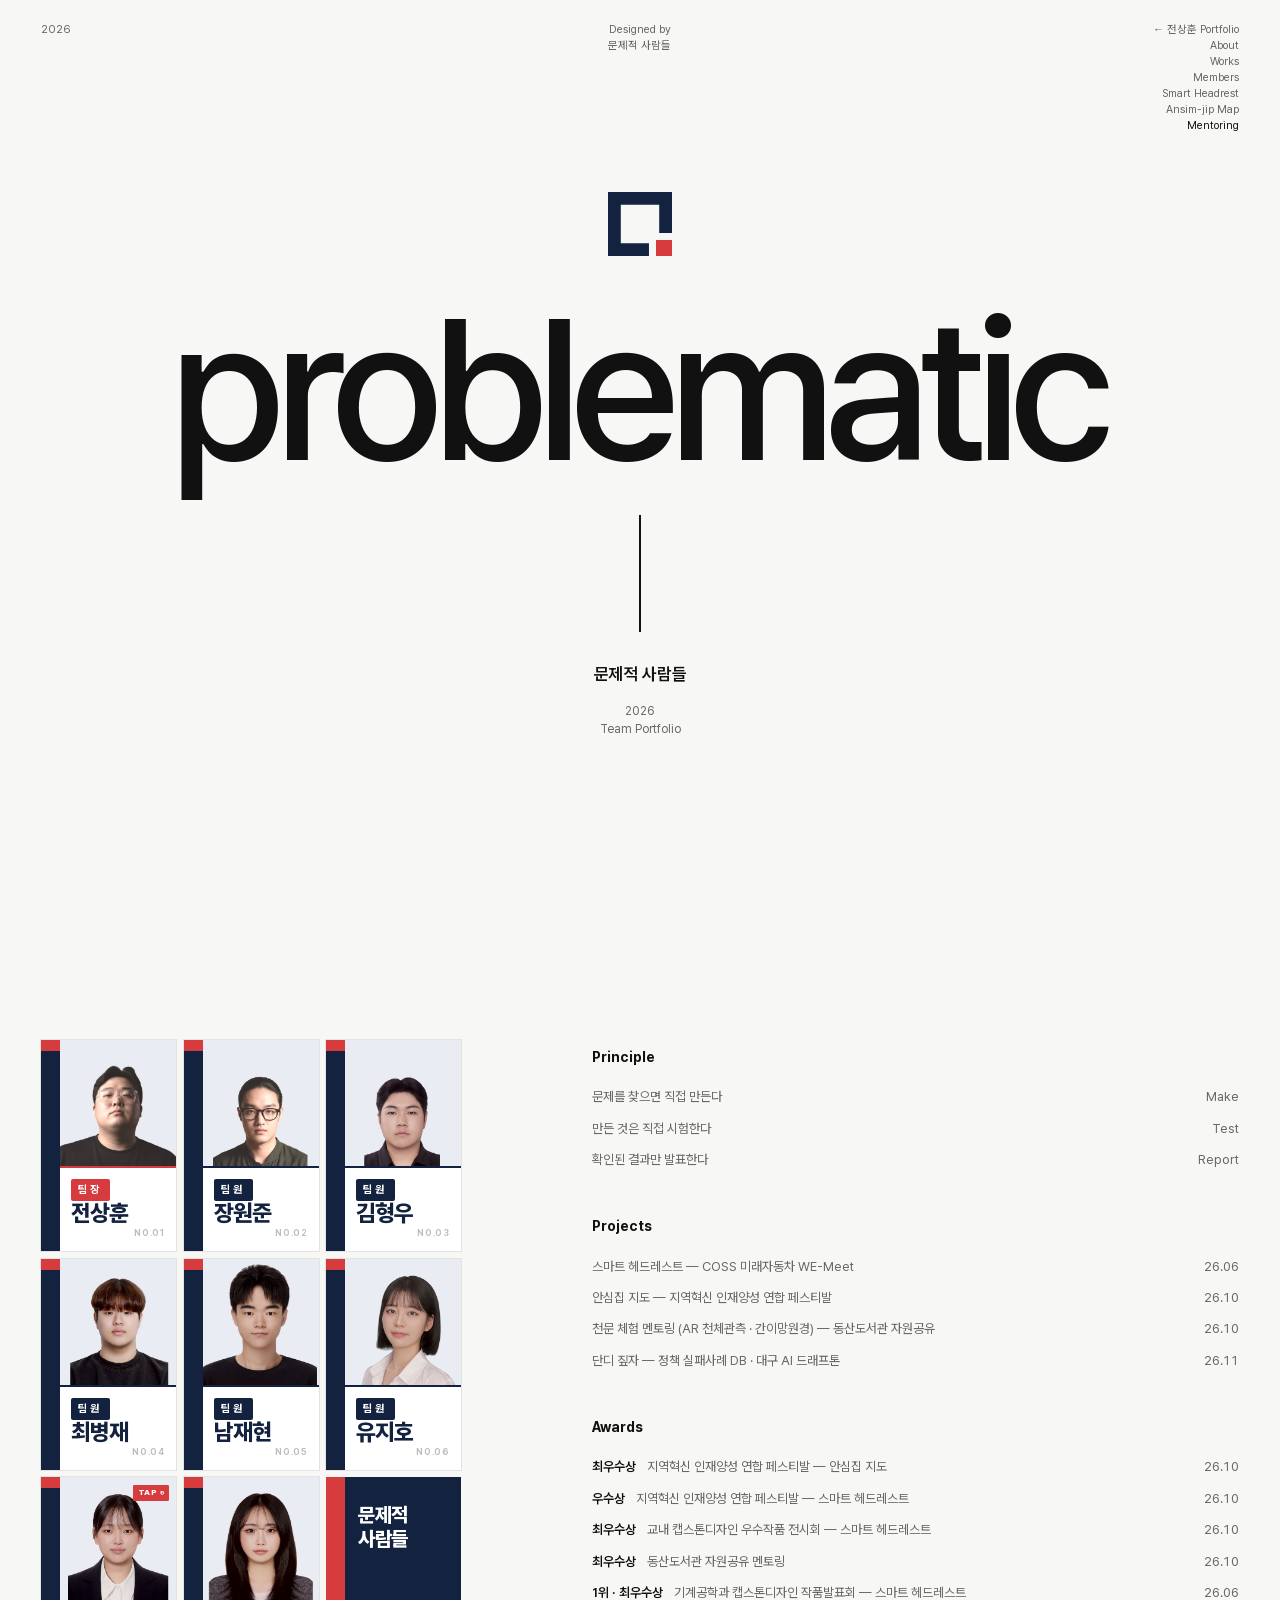
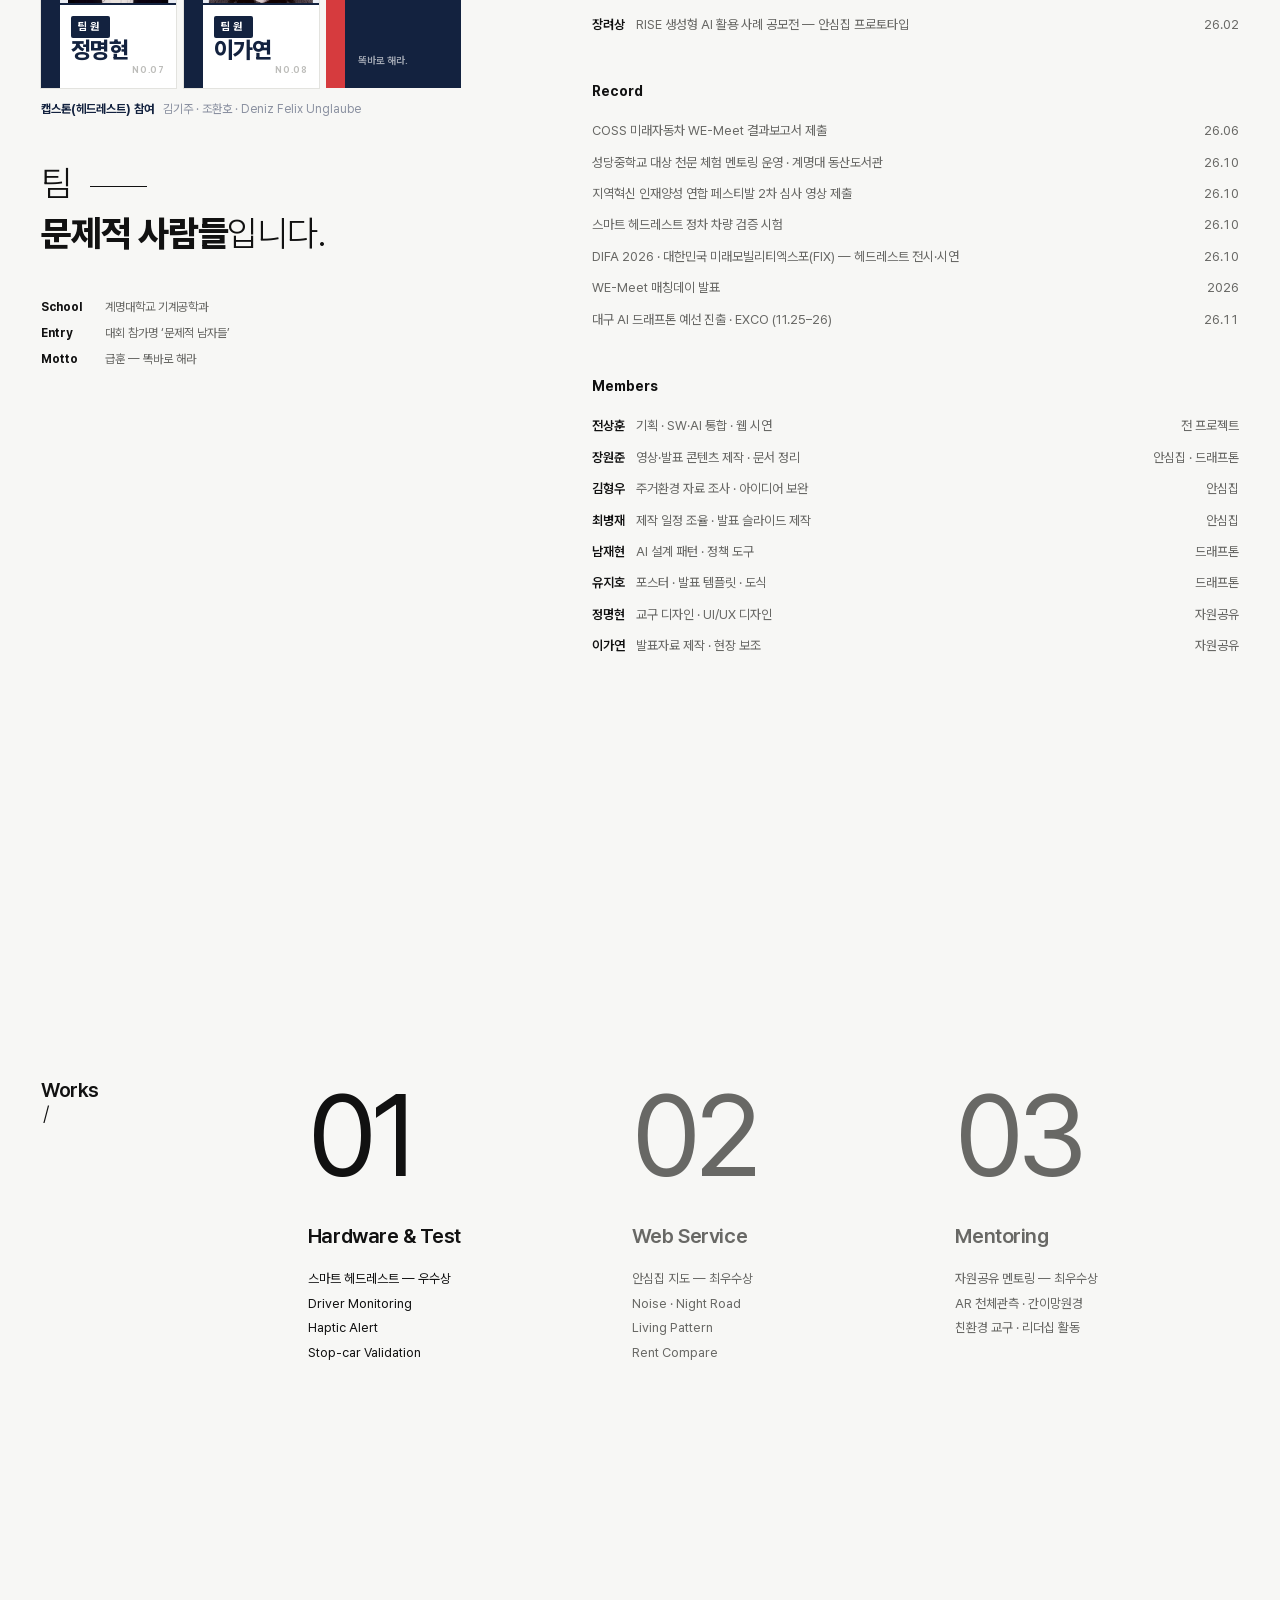
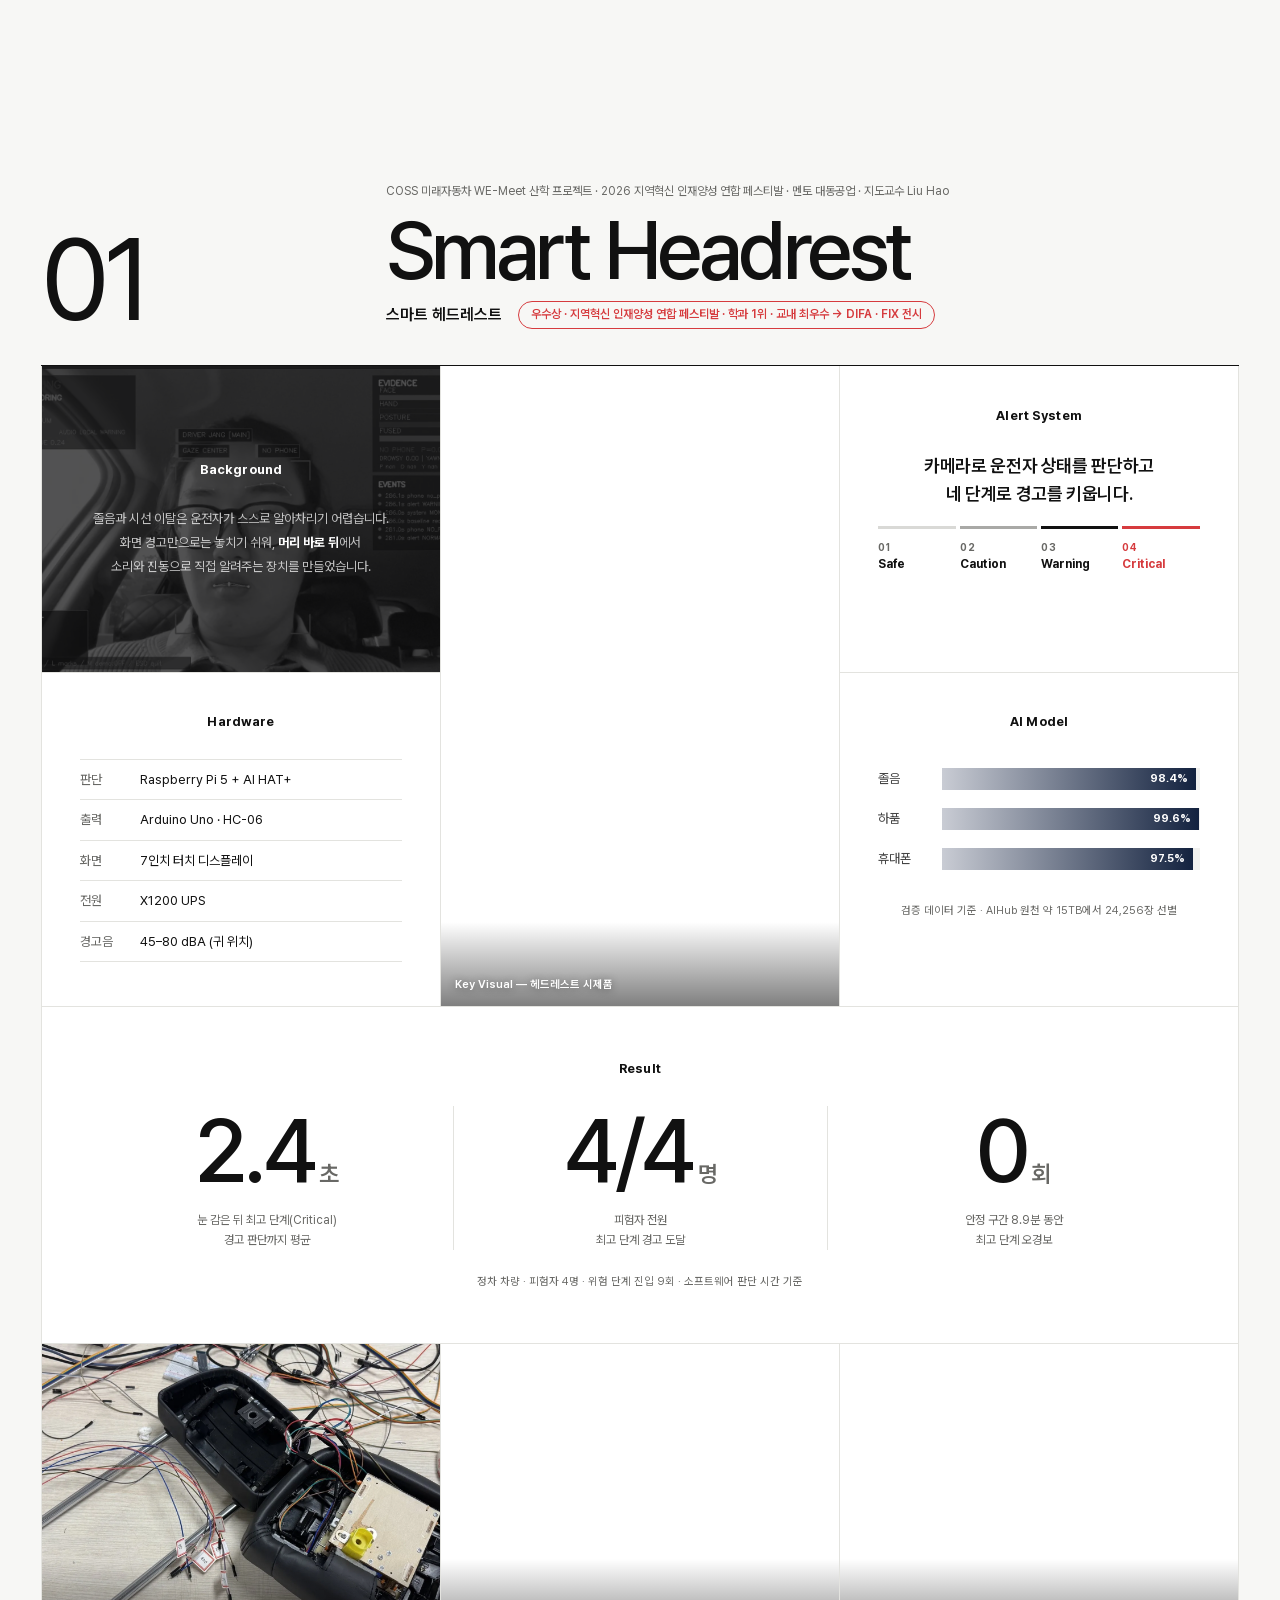
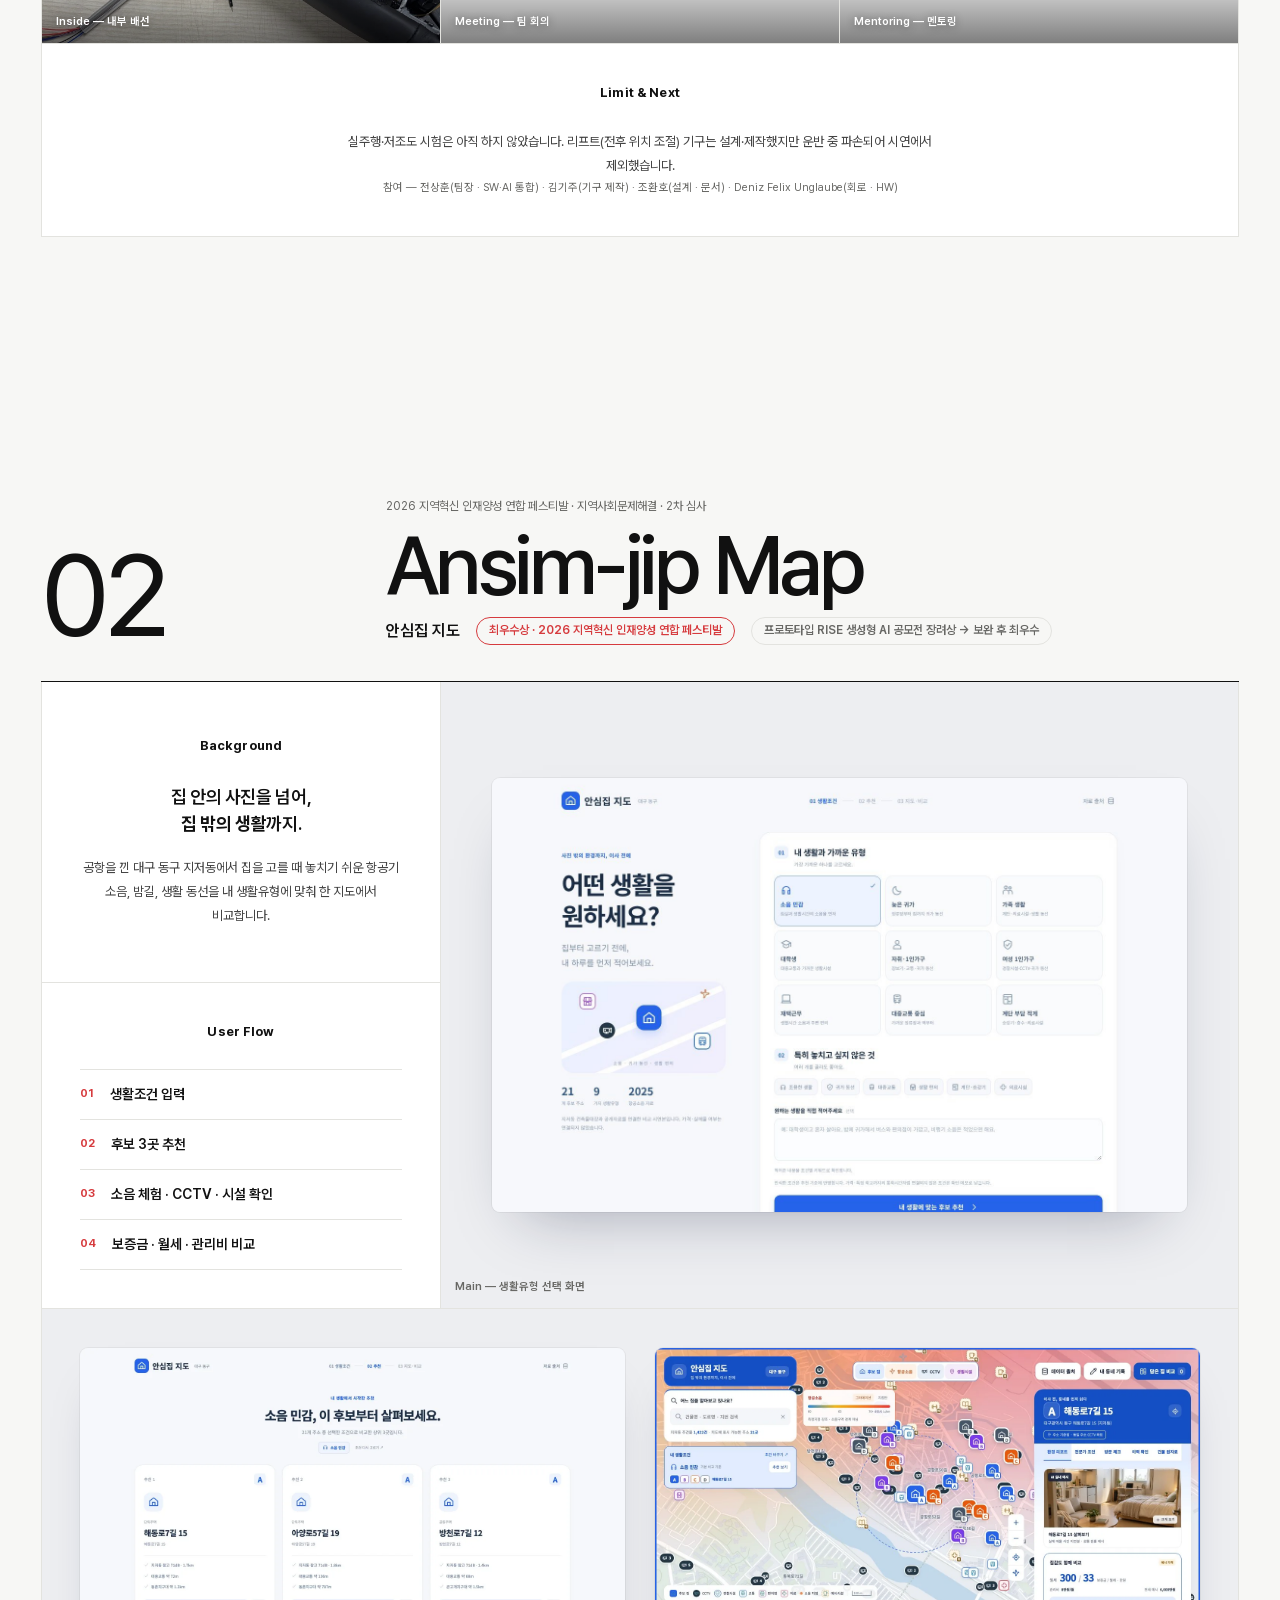
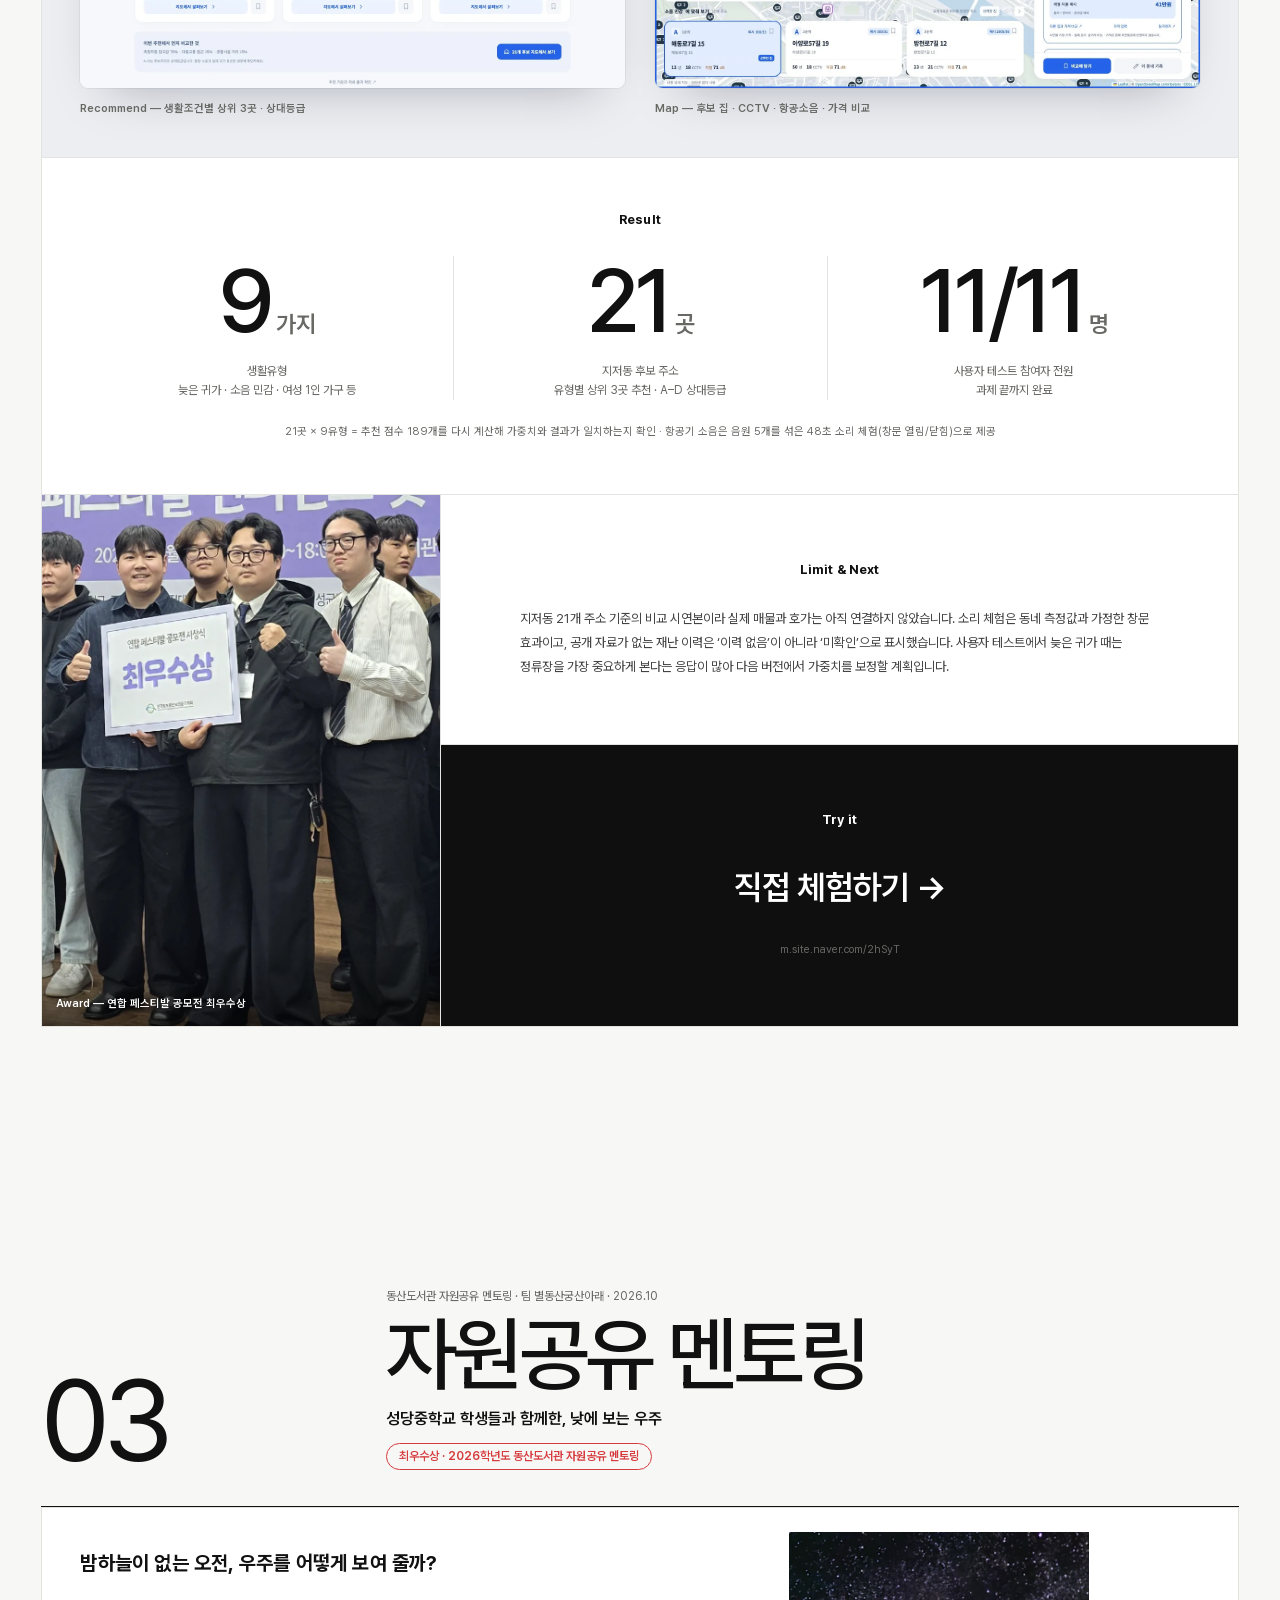
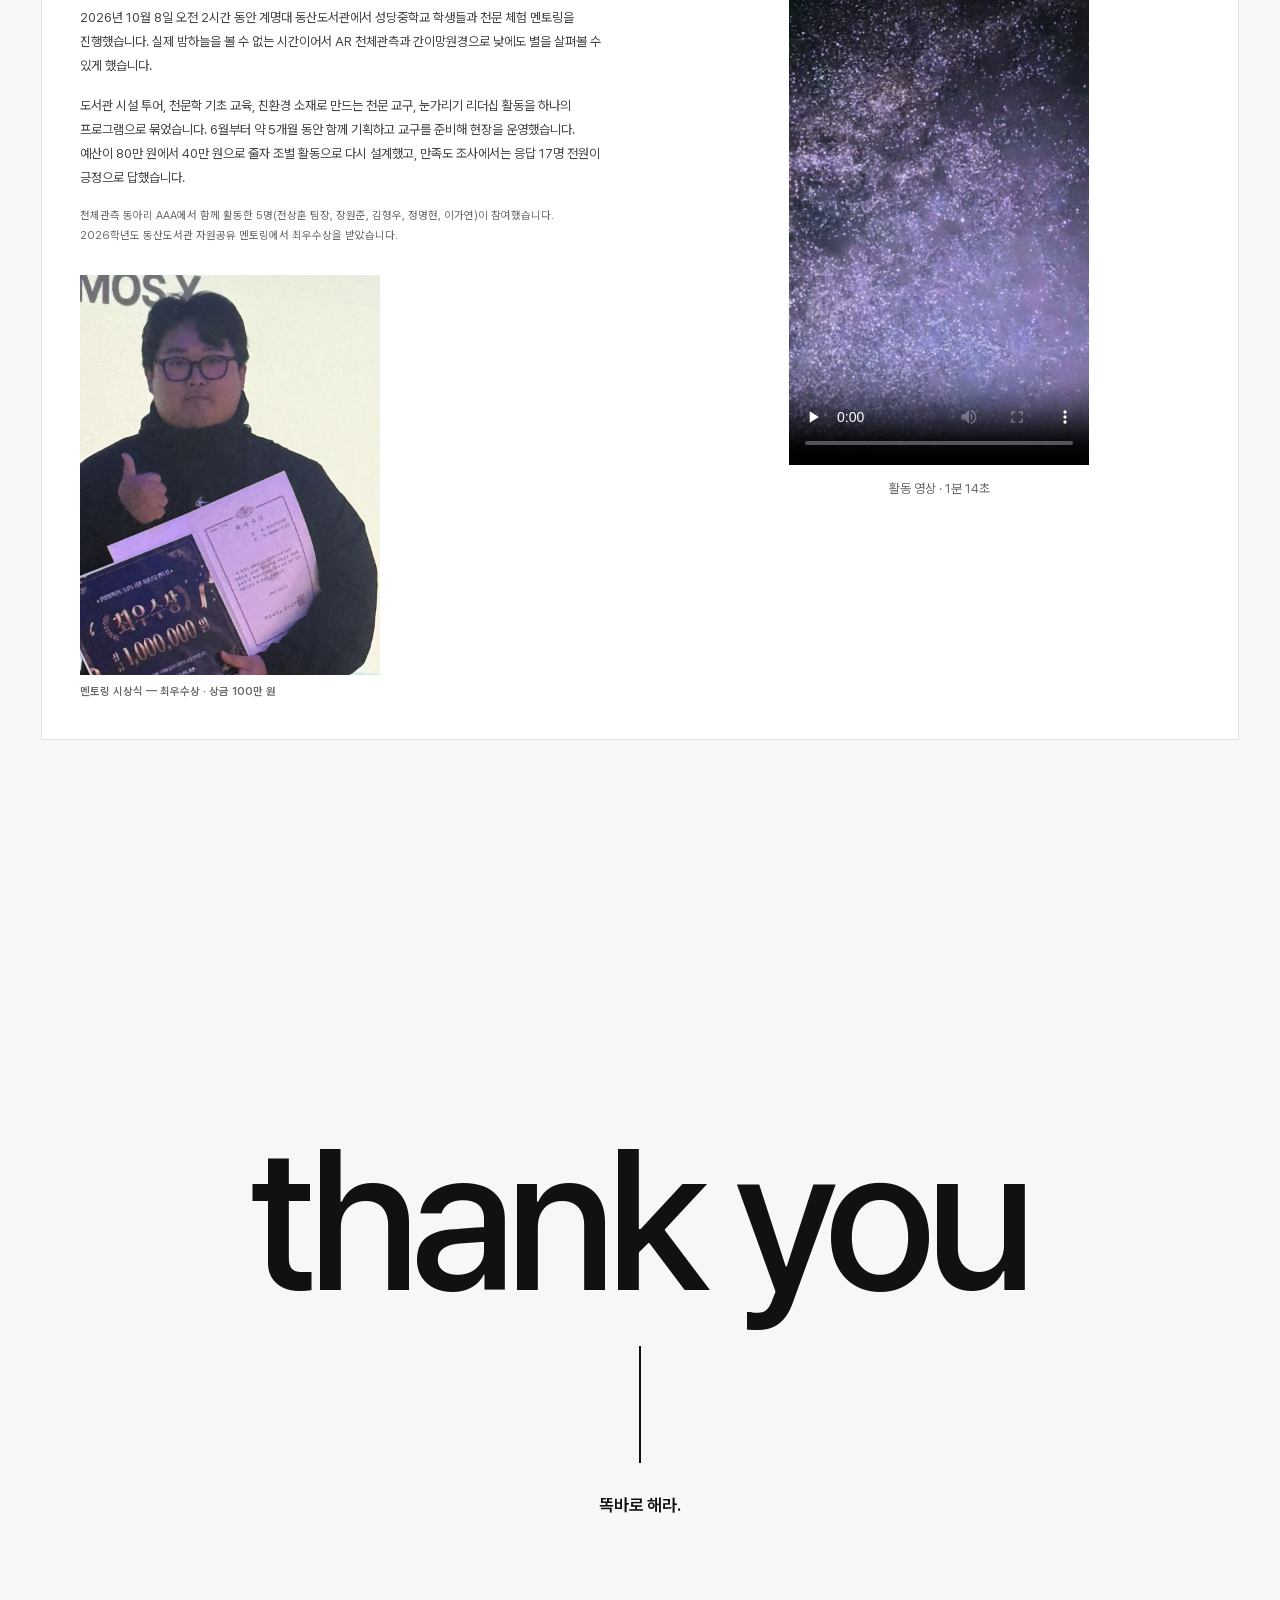
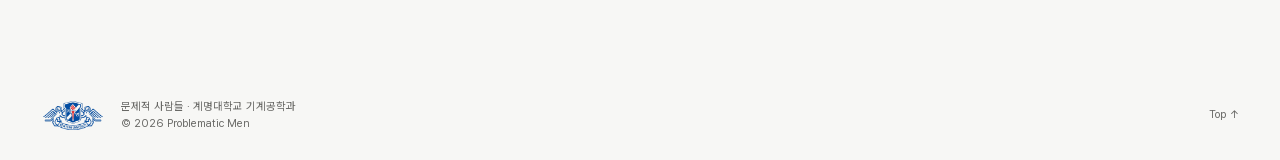
==== commit b3e0d76f: "Team page: add team logo (빈 모서리) to cover and favicon Co-Authored-By: Claude Opus 5.5 <noreply@anthr" ====
--- a/team/index.html
+++ b/team/index.html
@@ -11,10 +11,10 @@
 <meta property="og:url" content="https://jeonsan-9.github.io/team/">
 <link rel="canonical" href="https://jeonsan-9.github.io/team/">
 <meta name="theme-color" content="#F7F7F5">
-<link rel="icon" href="assets/img/favicon.svg" type="image/svg+xml">
+<link rel="icon" href="assets/img/favicon.svg?v=20261125" type="image/svg+xml">
 <link rel="preload" href="assets/fonts/Pretendard-subset.woff2" as="font" type="font/woff2" crossorigin>
 <meta property="og:image" content="https://jeonsan-9.github.io/team/assets/img/hr_proto.jpg">
-<link rel="stylesheet" href="assets/css/style.css?v=20261123w">
+<link rel="stylesheet" href="assets/css/style.css?v=20261125a">
 <script>document.documentElement.classList.add("js")</script>
 <style id="crew-style">
 .deck { grid-template-columns: repeat(3, 1fr); max-width: 360px; }
@@ -136,6 +136,7 @@
 
 <!-- ───────── 00 Cover ───────── -->
 <section class="spread cover" id="cover">
+  <img class="cover__logo reveal" src="assets/img/logo-mark.svg?v=20261125" alt="문제적 사람들 로고" width="64" height="64">
   <h1 class="cover__word reveal">problematic</h1>
   <span class="cover__rule reveal" aria-hidden="true"></span>
   <p class="cover__name reveal">문제적 사람들</p>
--- a/team/assets/css/style.css
+++ b/team/assets/css/style.css
@@ -64,6 +64,7 @@
   font-weight: 500; letter-spacing: -.065em; line-height: .9;
   margin-left: -.04em;
 }
+.cover__logo { display: block; width: clamp(44px, 5vw, 64px); height: auto; margin-bottom: clamp(28px, 5vh, 52px); }
 .cover__rule { display: block; width: 1.5px; height: clamp(80px, 13vh, 140px); background: var(--ink); margin: clamp(28px, 4vh, 44px) 0 28px; }
 .cover__name { font-size: 17px; font-weight: 600; letter-spacing: -.01em; }
 .cover__sub { margin-top: 14px; font-size: 12px; color: var(--gray); line-height: 1.5; }
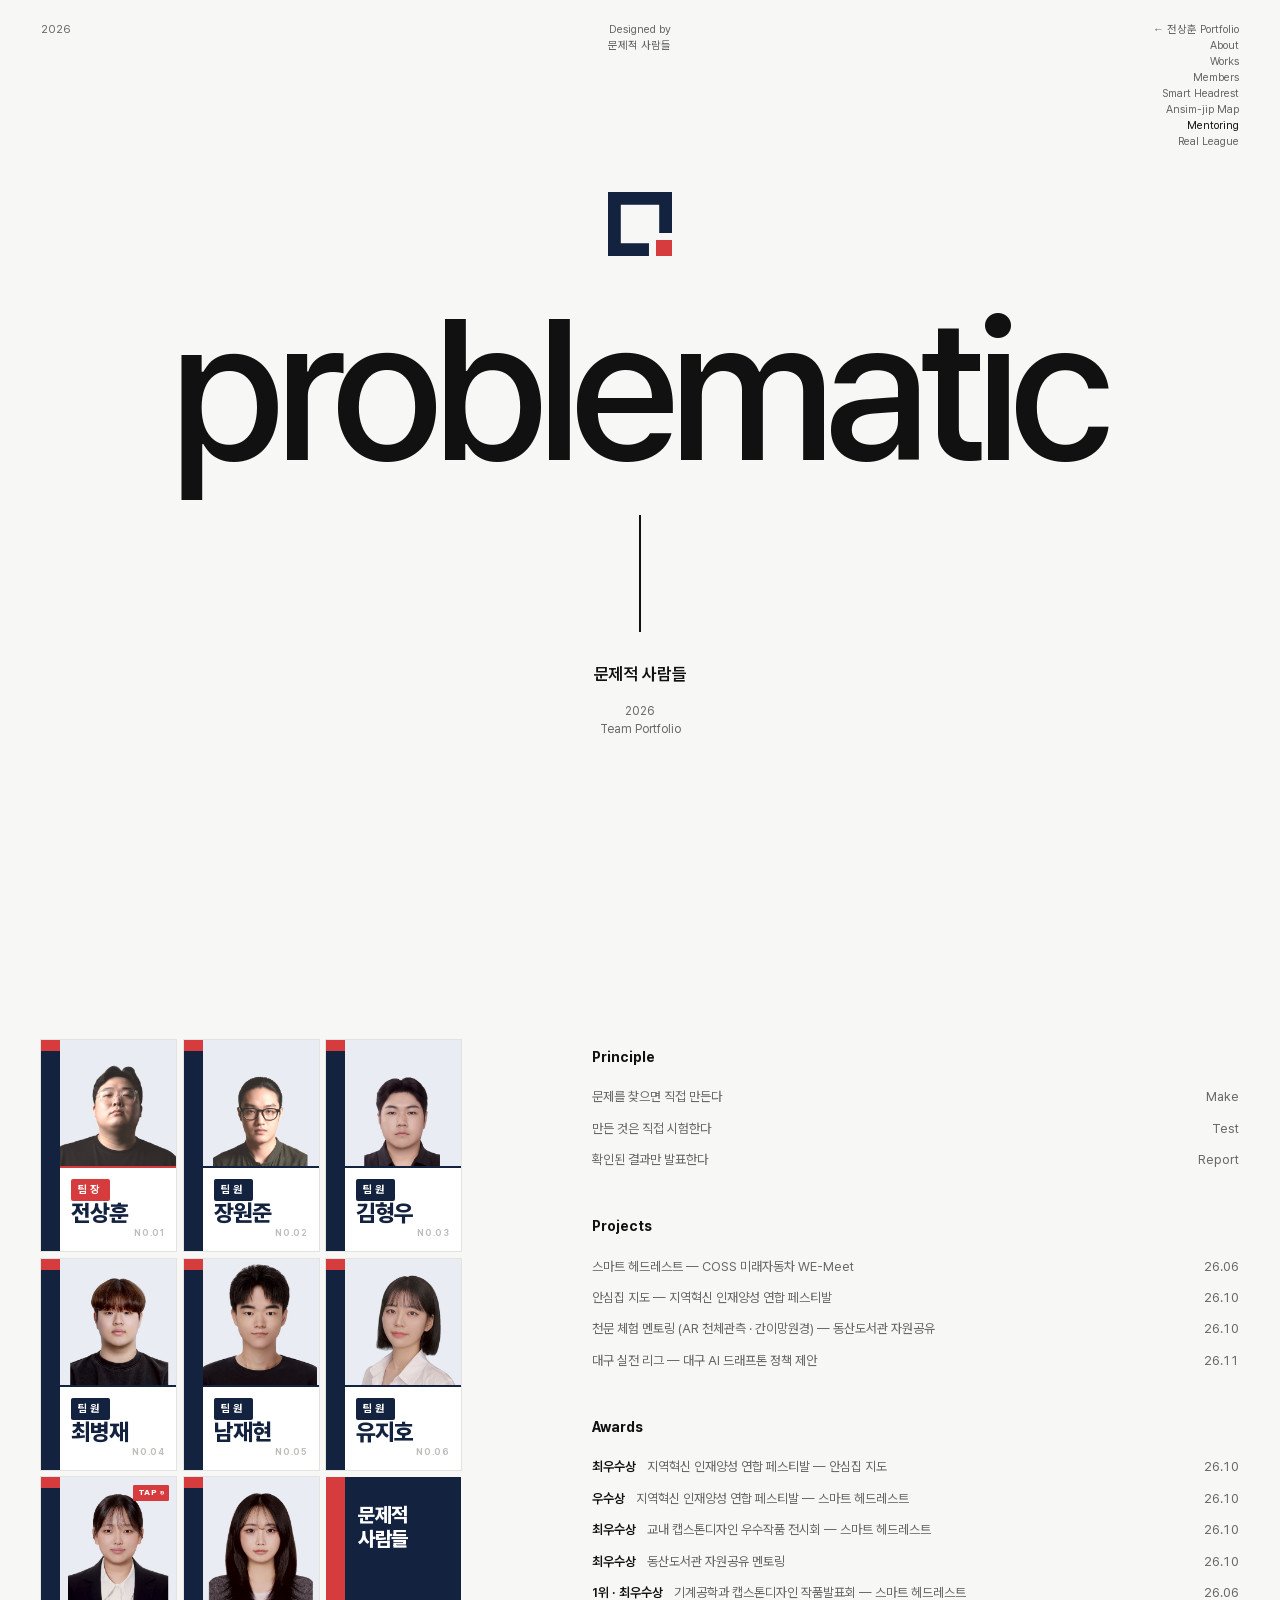
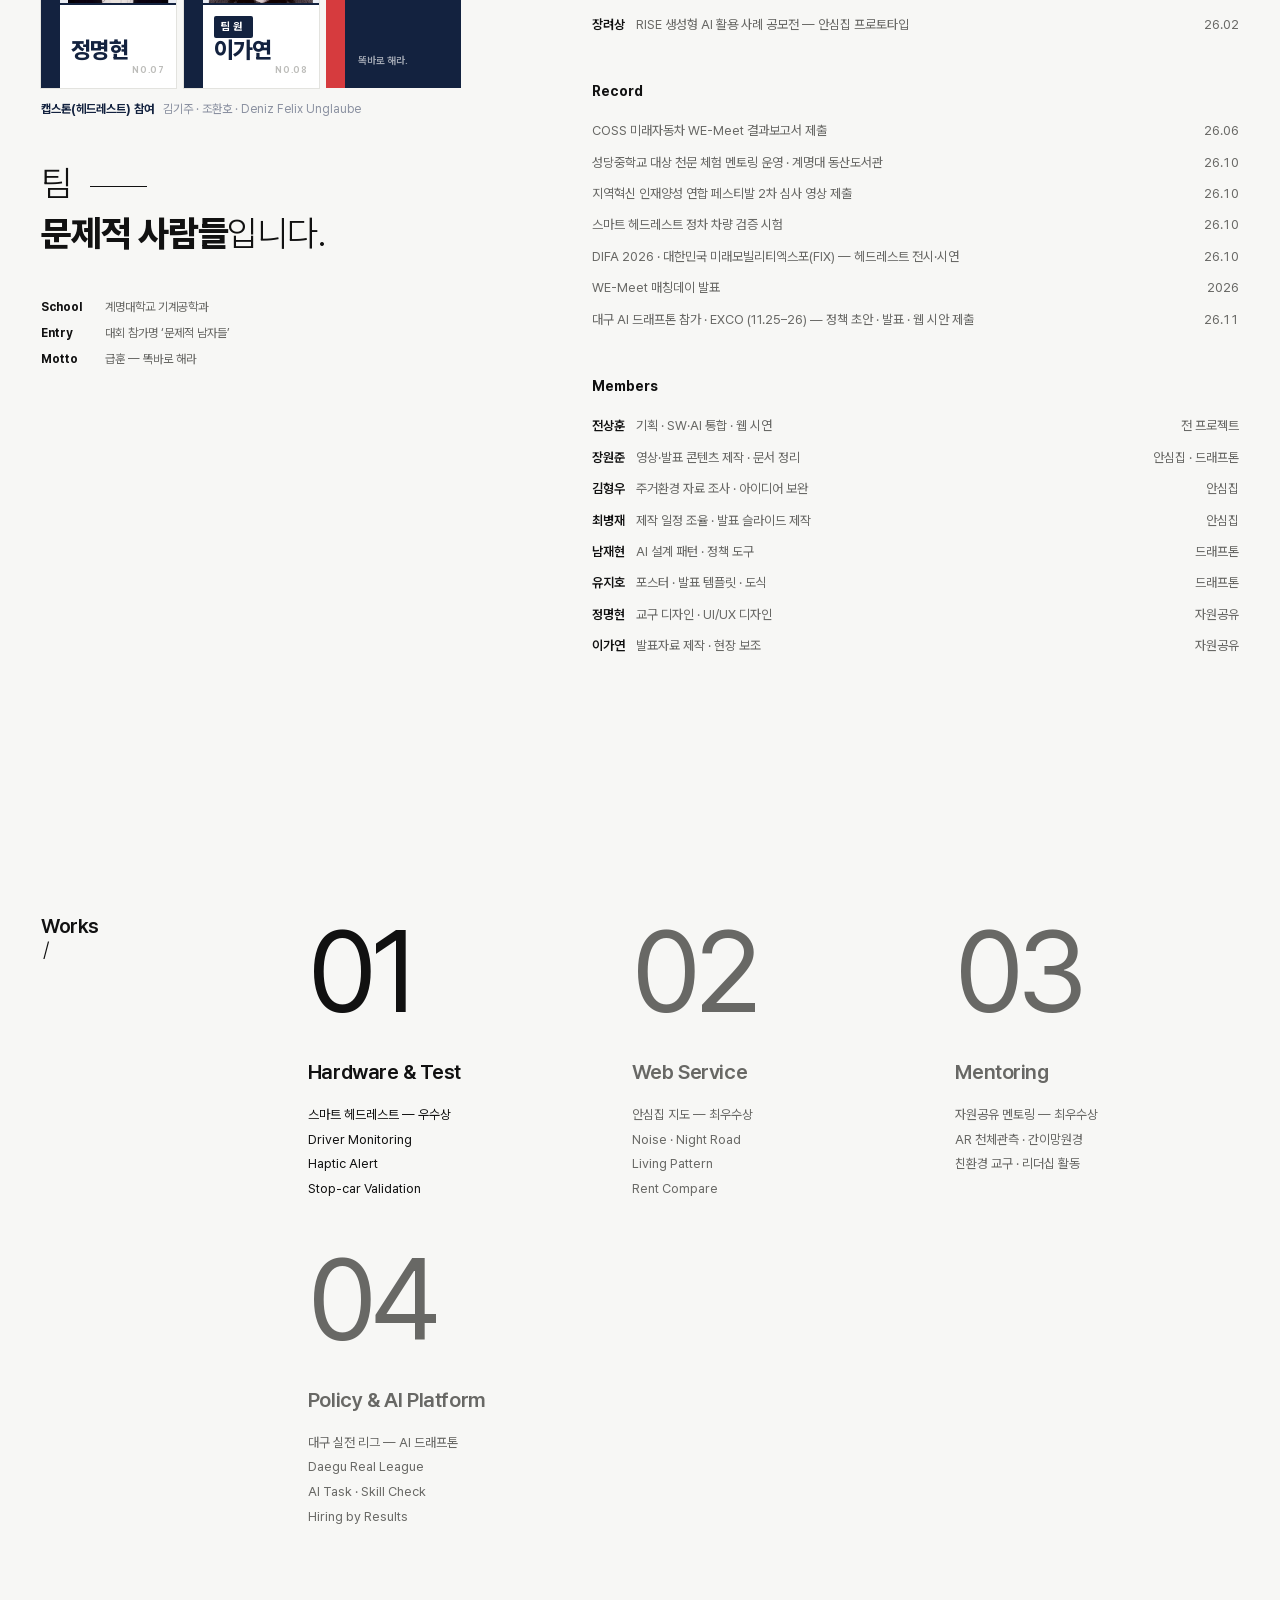
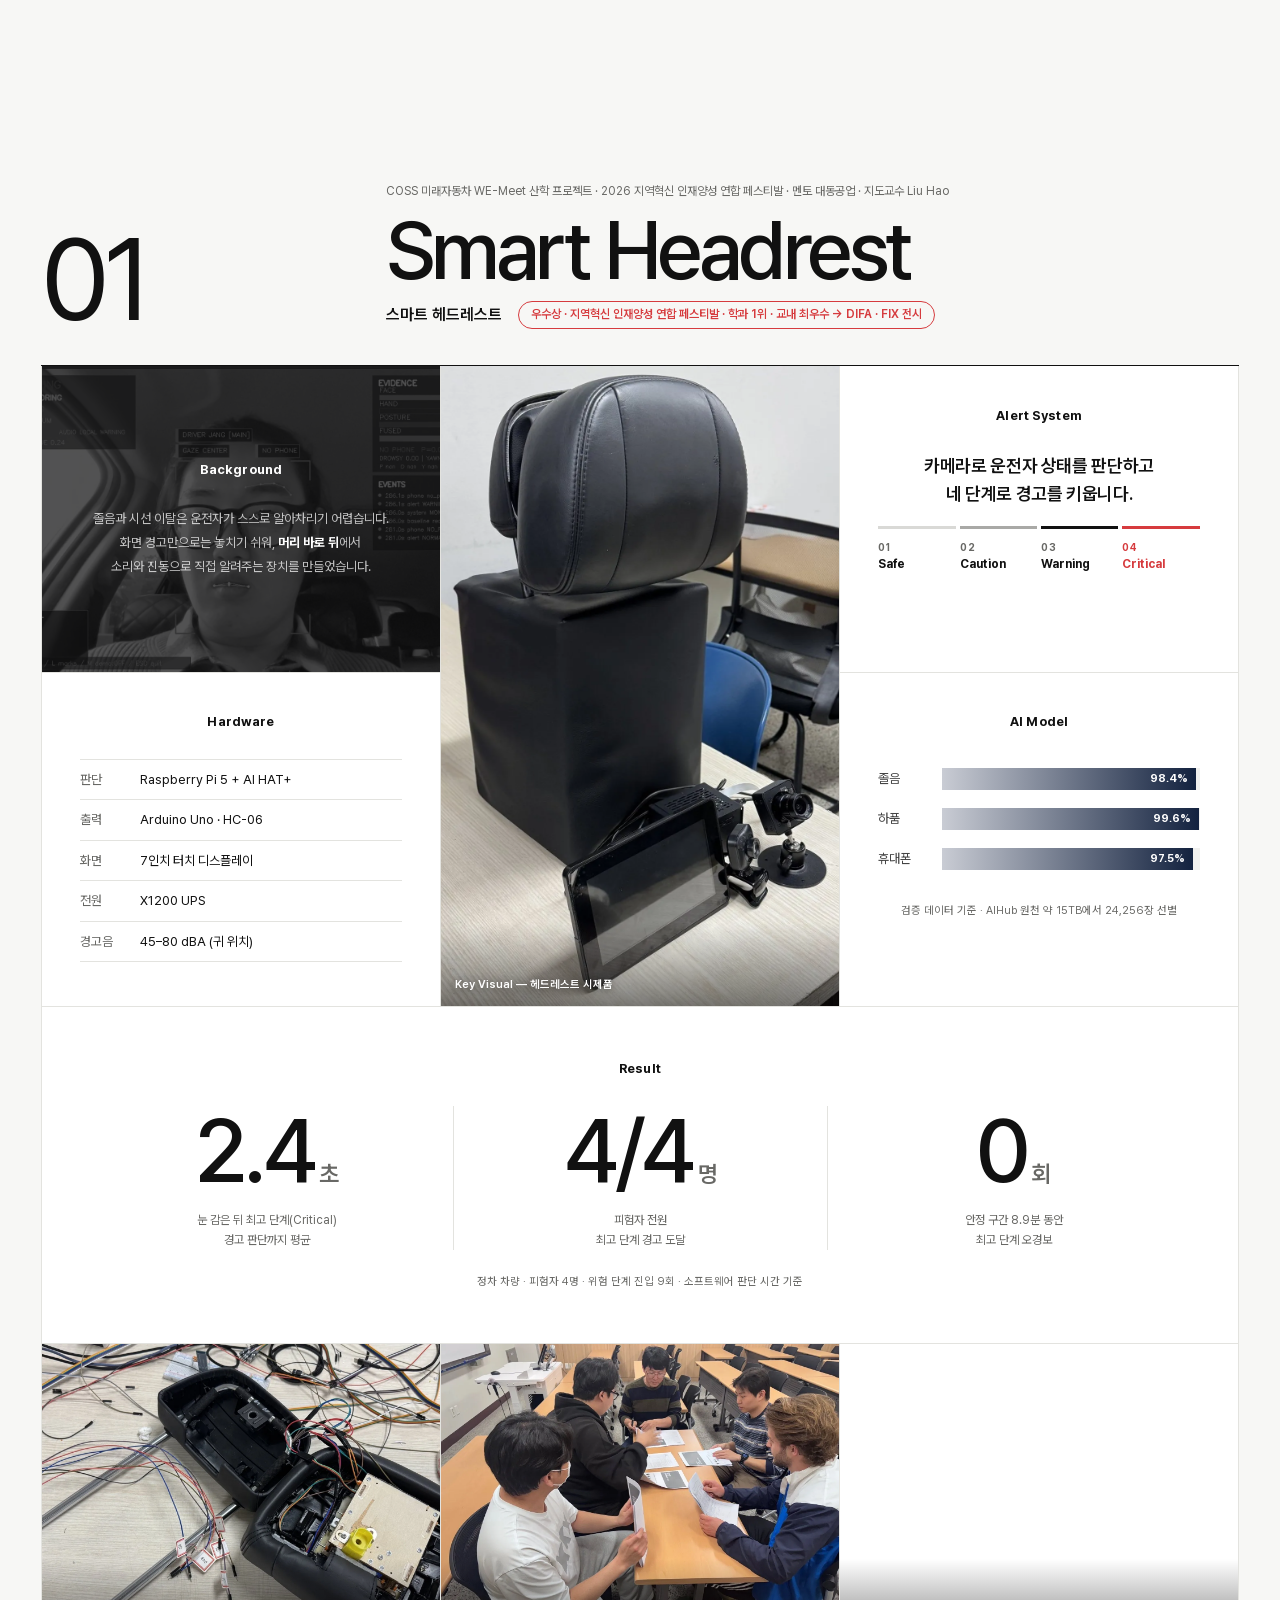
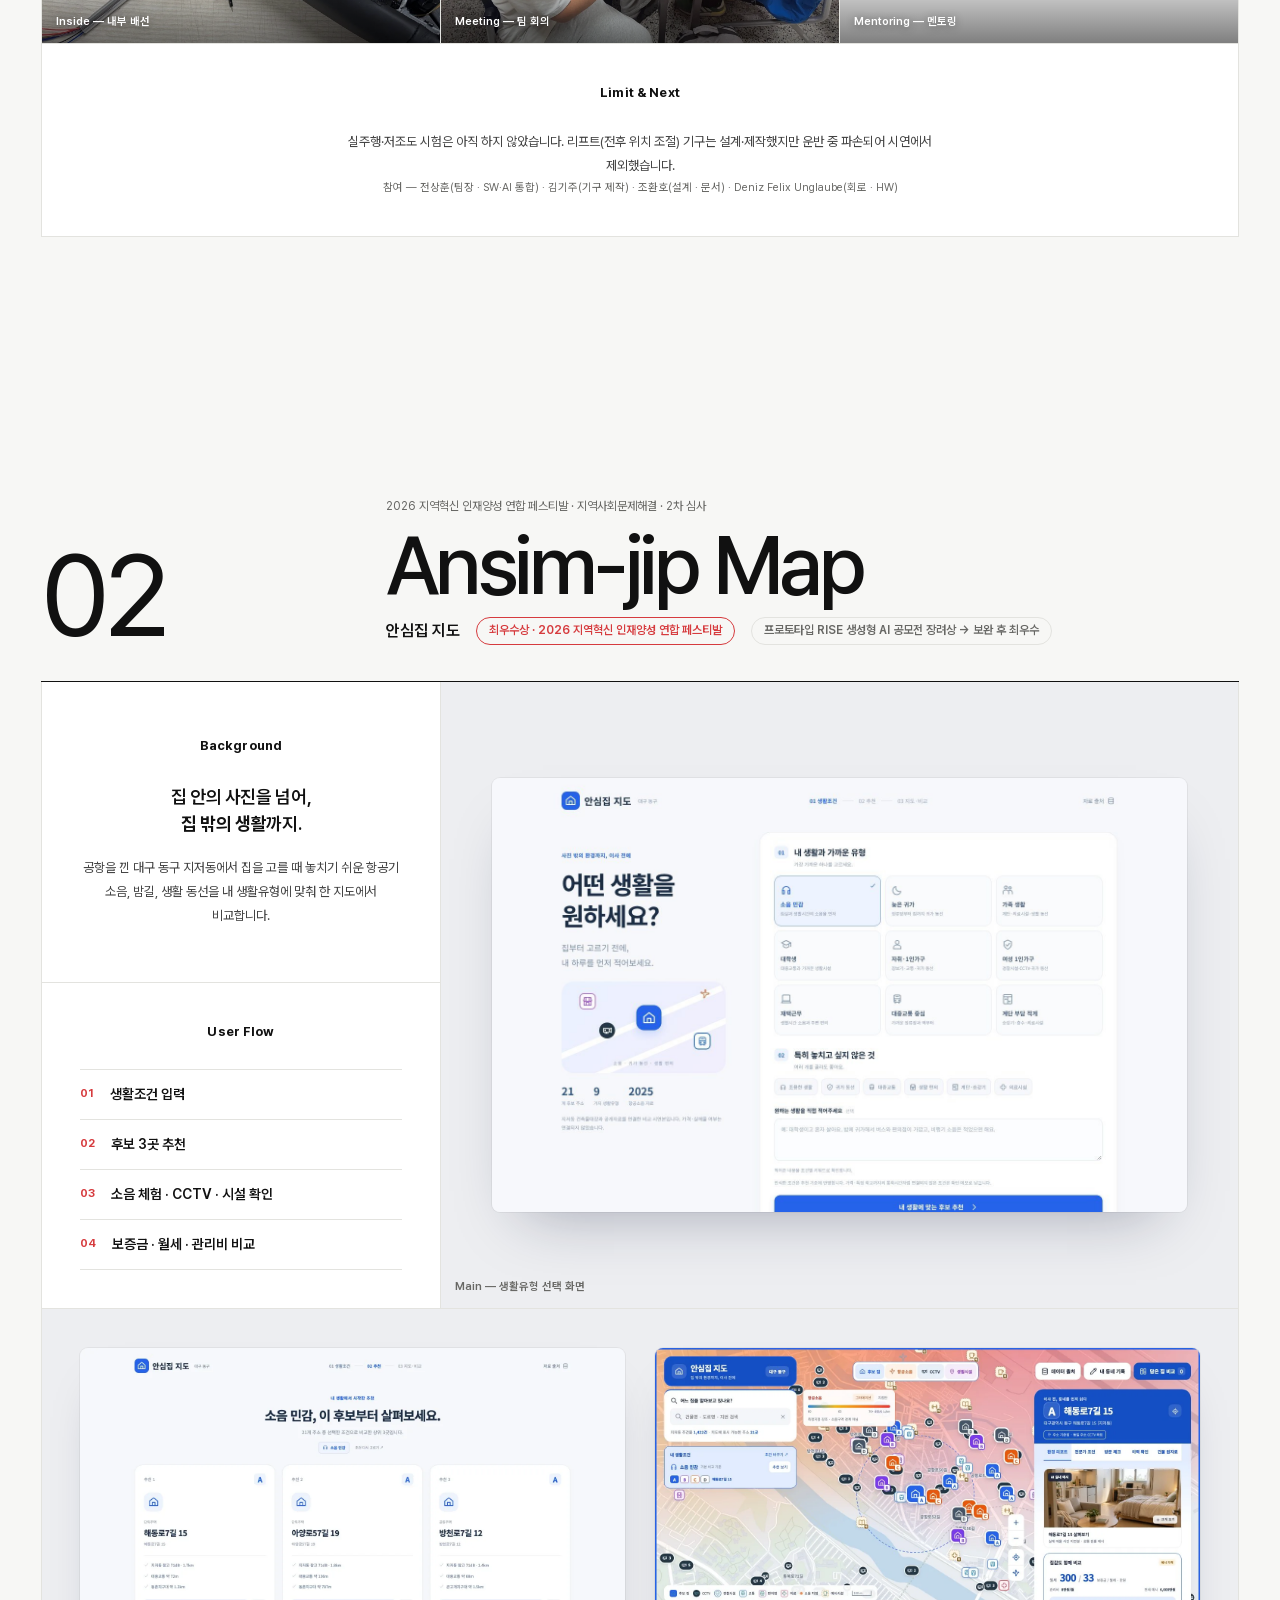
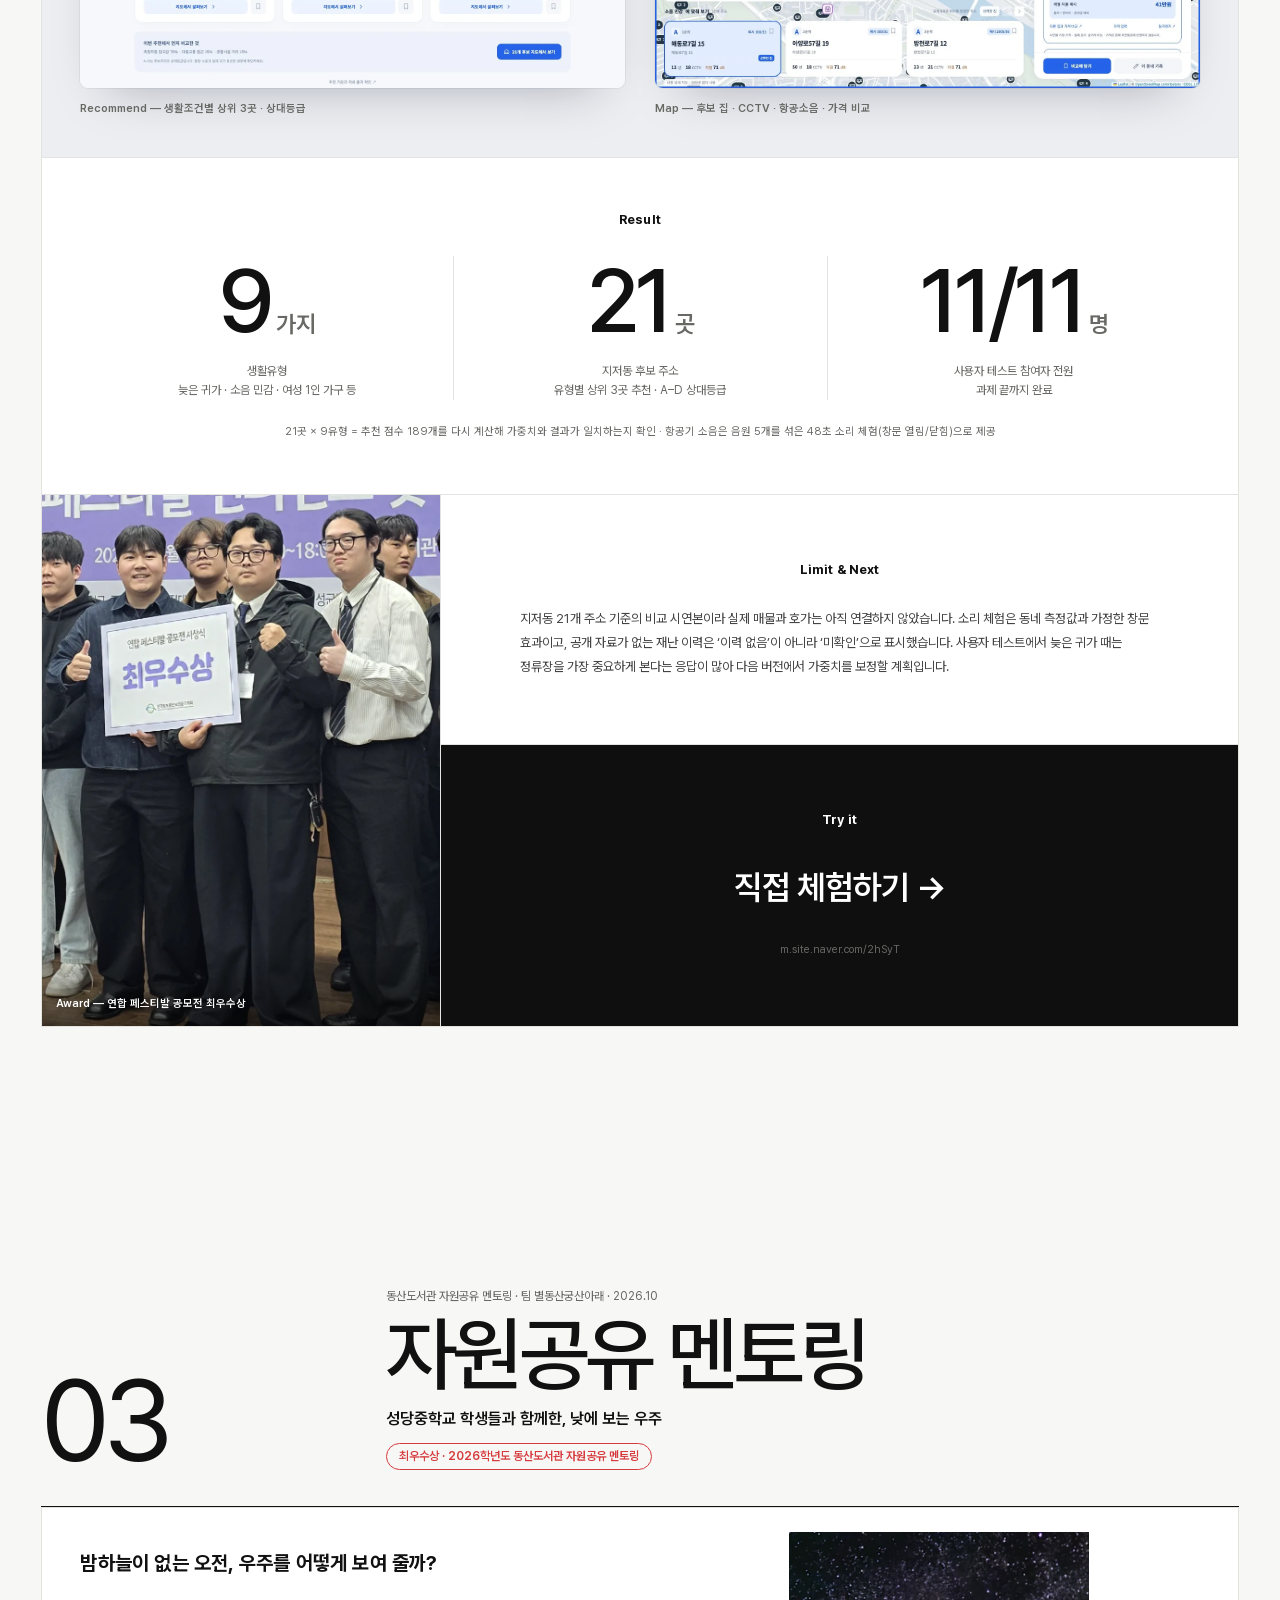
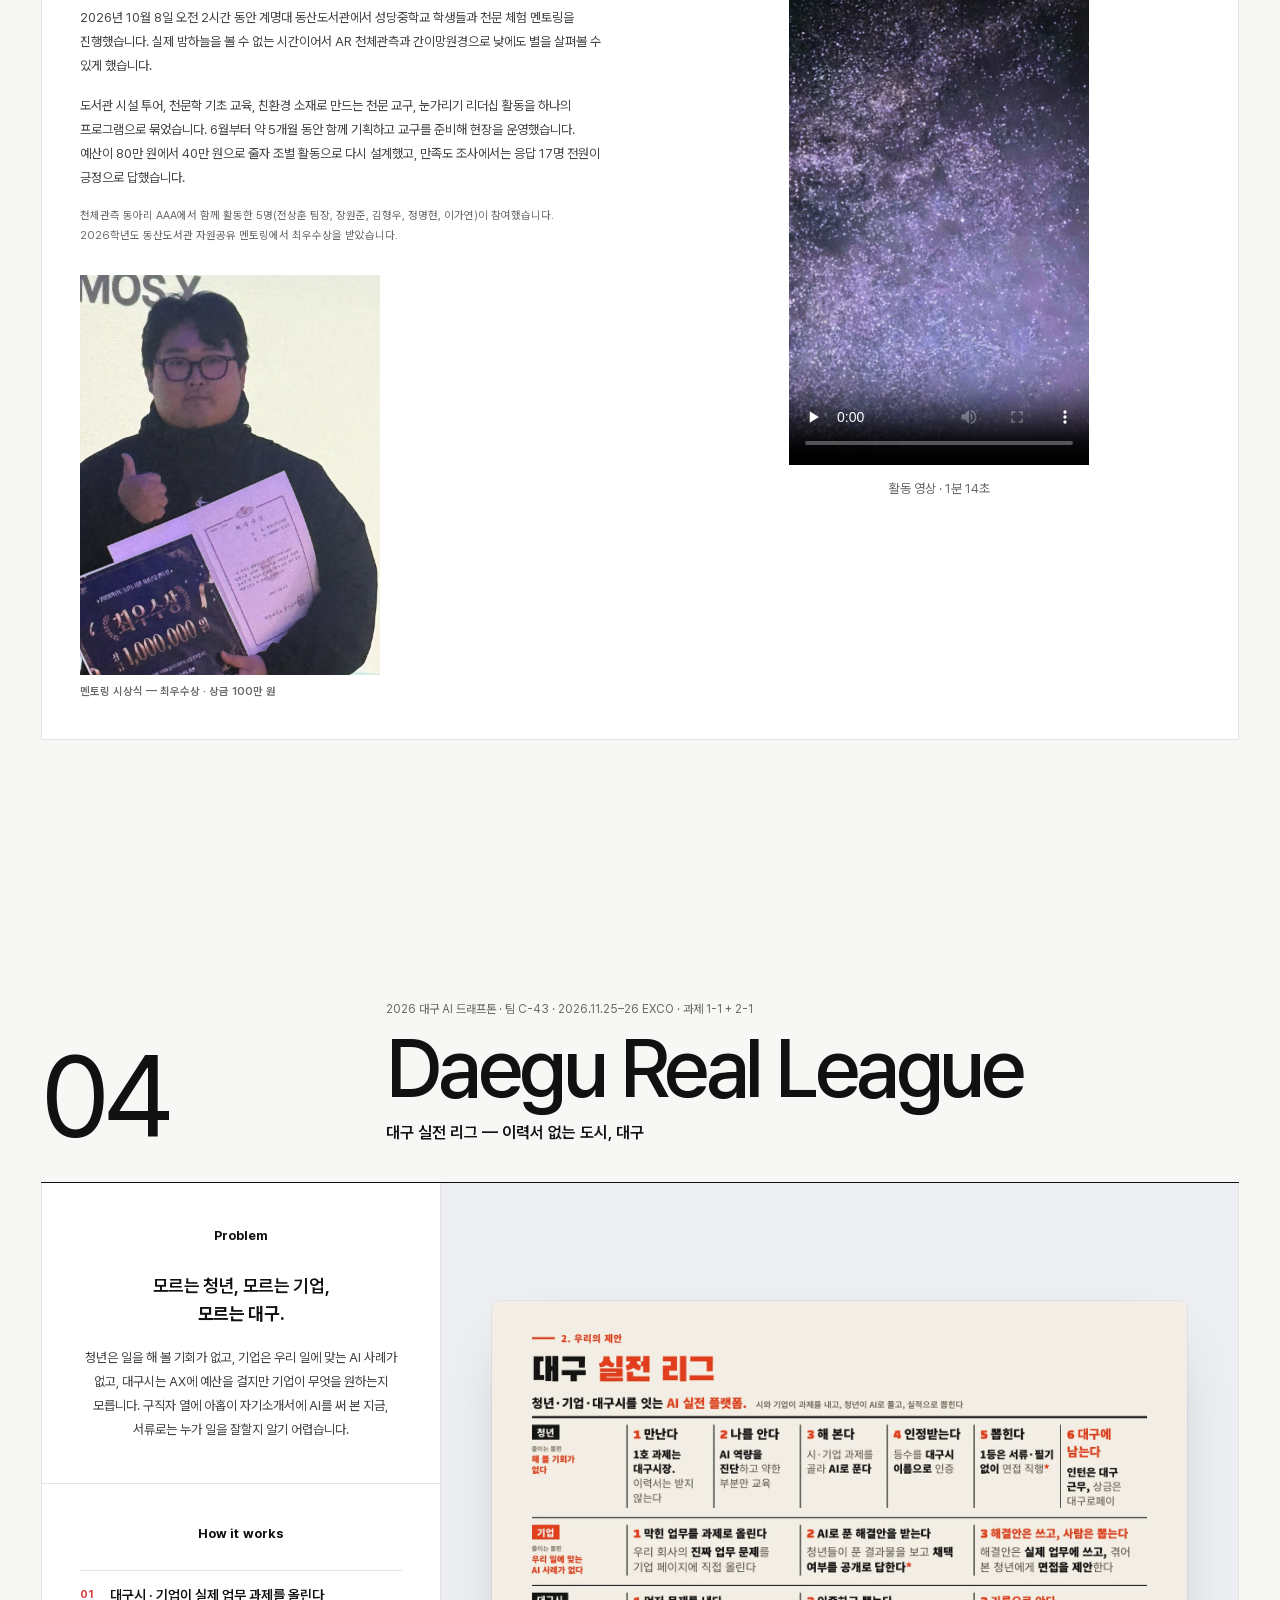
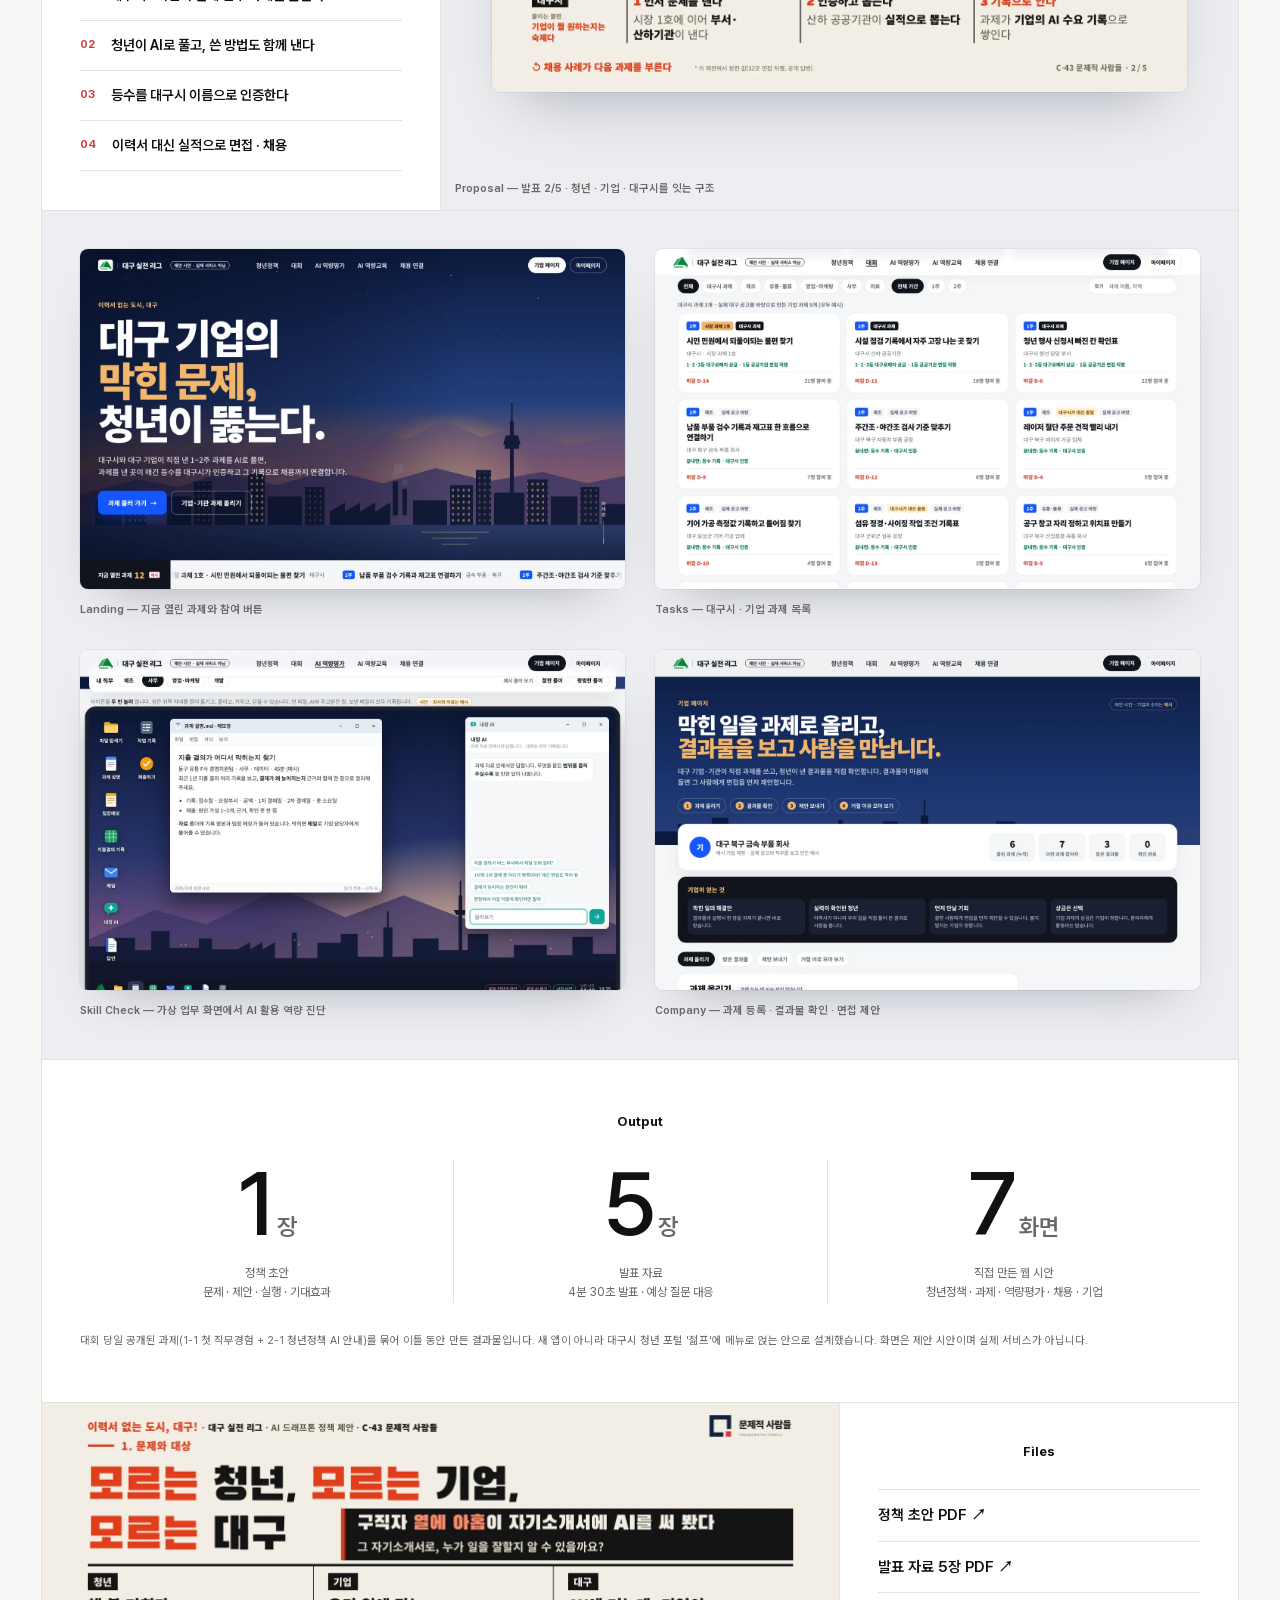
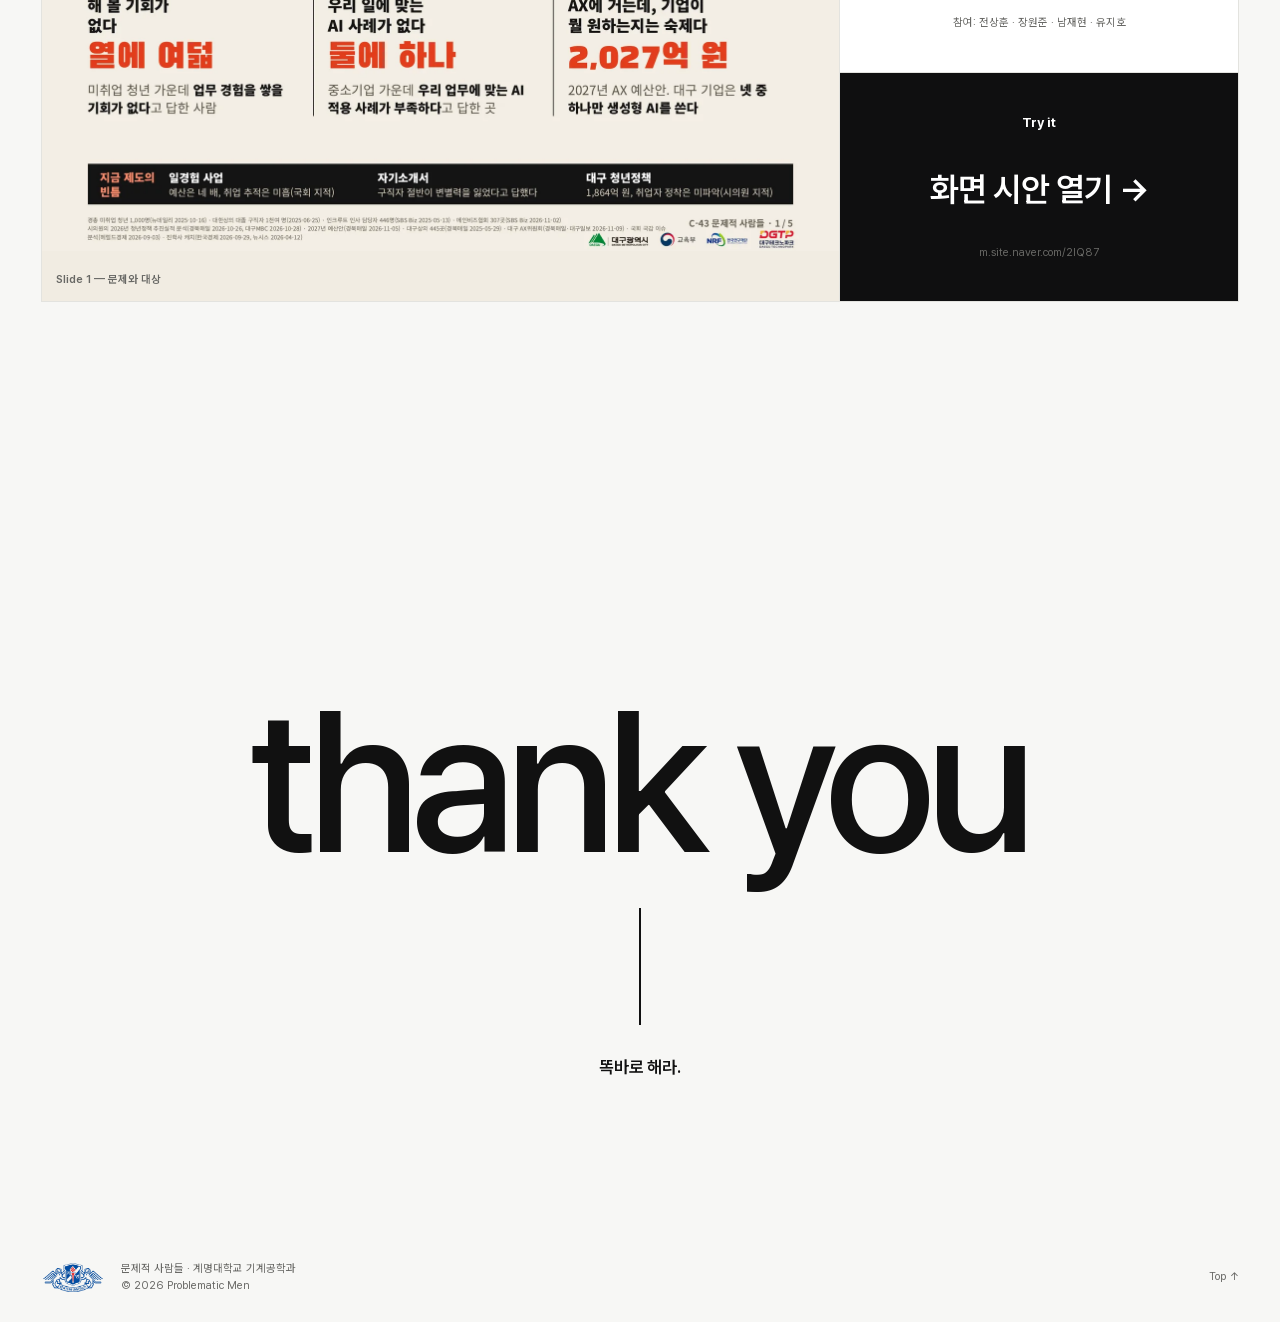
==== commit 721d9fbe: "Team page: add 04 대구 실전 리그 (AI 드래프톤 산출물) Co-Authored-By: Claude Opus 5.5 <noreply@anthropic.com> Cla" ====
--- a/team/index.html
+++ b/team/index.html
@@ -14,7 +14,7 @@
 <link rel="icon" href="assets/img/favicon.svg?v=20261125" type="image/svg+xml">
 <link rel="preload" href="assets/fonts/Pretendard-subset.woff2" as="font" type="font/woff2" crossorigin>
 <meta property="og:image" content="https://jeonsan-9.github.io/team/assets/img/hr_proto.jpg">
-<link rel="stylesheet" href="assets/css/style.css?v=20261125a">
+<link rel="stylesheet" href="assets/css/style.css?v=20261126a">
 <script>document.documentElement.classList.add("js")</script>
 <style id="crew-style">
 .deck { grid-template-columns: repeat(3, 1fr); max-width: 360px; }
@@ -129,6 +129,7 @@
     <a class="nav-x" href="#p01">Smart Headrest</a>
     <a class="nav-x" href="#p02">Ansim-jip Map</a>
     <a class="nav-x" href="#mentoring">Mentoring</a>
+    <a class="nav-x" href="#p04">Real League</a>
   </nav>
 </header>
 
@@ -181,7 +182,7 @@
         <li><span>스마트 헤드레스트 — COSS 미래자동차 WE-Meet</span><time>26.06</time></li>
         <li><span>안심집 지도 — 지역혁신 인재양성 연합 페스티발</span><time>26.10</time></li>
         <li><span>천문 체험 멘토링 (AR 천체관측 · 간이망원경) — 동산도서관 자원공유</span><time>26.10</time></li>
-        <li><span>단디 짚자 — 정책 실패사례 DB · 대구 AI 드래프톤</span><time>26.11</time></li>
+        <li><span>대구 실전 리그 — 대구 AI 드래프톤 정책 제안</span><time>26.11</time></li>
       </ul>
     </div>
     <div class="list reveal">
@@ -204,7 +205,7 @@
         <li><span>스마트 헤드레스트 정차 차량 검증 시험</span><time>26.10</time></li>
         <li><span>DIFA 2026 · 대한민국 미래모빌리티엑스포(FIX) — 헤드레스트 전시·시연</span><time>26.10</time></li>
         <li><span>WE-Meet 매칭데이 발표</span><time>2026</time></li>
-        <li><span>대구 AI 드래프톤 예선 진출 · EXCO (11.25–26)</span><time>26.11</time></li>
+        <li><span>대구 AI 드래프톤 참가 · EXCO (11.25–26) — 정책 초안 · 발표 · 웹 시안 제출</span><time>26.11</time></li>
       </ul>
     </div>
     <div class="list reveal">
@@ -241,6 +242,11 @@
     <span class="index__cat">Mentoring</span>
     <span class="index__list">자원공유 멘토링 — 최우수상<br>AR 천체관측 · 간이망원경<br>친환경 교구 · 리더십 활동</span>
   </a>
+  <a class="index__item reveal" href="#p04">
+    <span class="index__no">04</span>
+    <span class="index__cat">Policy &amp; AI Platform</span>
+    <span class="index__list">대구 실전 리그 — AI 드래프톤<br>Daegu Real League<br>AI Task · Skill Check<br>Hiring by Results</span>
+  </a>
 </section>
 
 <!-- ───────── P01 Smart Headrest ───────── -->
@@ -396,6 +402,68 @@
       </video>
       <figcaption>활동 영상 · 1분 14초</figcaption>
     </figure>
+  </div>
+</section>
+
+<!-- ───────── P04 Daegu Real League ───────── -->
+<section class="project" id="p04">
+  <header class="ptitle">
+    <span class="ptitle__no reveal">04</span>
+    <div class="reveal">
+      <p class="ptitle__meta">2026 대구 AI 드래프톤 · 팀 C-43 · 2026.11.25–26 EXCO · 과제 1-1 + 2-1</p>
+      <h2 class="ptitle__name">Daegu Real League</h2>
+      <p class="ptitle__ko">대구 실전 리그 — 이력서 없는 도시, 대구</p>
+    </div>
+  </header>
+
+  <div class="sheet sheet--rl">
+    <article class="cell c-bg2 reveal">
+      <h3>Problem</h3>
+      <p class="cell__lead">모르는 청년, 모르는 기업,<br><b>모르는 대구.</b></p>
+      <p>청년은 일을 해 볼 기회가 없고, 기업은 우리 일에 맞는 AI 사례가 없고, 대구시는 AX에 예산을 걸지만 기업이 무엇을 원하는지 모릅니다. 구직자 열에 아홉이 자기소개서에 AI를 써 본 지금, 서류로는 누가 일을 잘할지 알기 어렵습니다.</p>
+    </article>
+    <figure class="cell c-screen reveal">
+      <div class="frame"><img src="assets/img/rl_slide2.webp?v=20261126a" width="1600" height="900" alt="발표 2장: 대구 실전 리그가 청년·기업·대구시 각각의 불편을 줄이는 단계" loading="lazy" decoding="async"></div>
+      <figcaption>Proposal — 발표 2/5 · 청년 · 기업 · 대구시를 잇는 구조</figcaption>
+    </figure>
+    <article class="cell c-flow reveal">
+      <h3>How it works</h3>
+      <ol class="flow">
+        <li><span>01</span>대구시 · 기업이 실제 업무 과제를 올린다</li>
+        <li><span>02</span>청년이 AI로 풀고, 쓴 방법도 함께 낸다</li>
+        <li><span>03</span>등수를 대구시 이름으로 인증한다</li>
+        <li><span>04</span>이력서 대신 실적으로 면접 · 채용</li>
+      </ol>
+    </article>
+    <div class="cell c-shots reveal">
+      <figure><div class="frame"><img src="assets/img/rl_landing.webp?v=20261126a" width="1440" height="900" alt="대구 실전 리그 첫 화면: 대구 기업의 막힌 문제, 청년이 뚫는다" loading="lazy" decoding="async"></div><figcaption>Landing — 지금 열린 과제와 참여 버튼</figcaption></figure>
+      <figure><div class="frame"><img src="assets/img/rl_contest.webp?v=20261126a" width="1440" height="900" alt="과제 목록 화면: 대구시 과제와 제조·유통 기업 과제 카드" loading="lazy" decoding="async"></div><figcaption>Tasks — 대구시 · 기업 과제 목록</figcaption></figure>
+      <figure><div class="frame"><img src="assets/img/rl_eval.webp?v=20261126a" width="1440" height="900" alt="AI 역량평가 화면: 가상 업무 데스크톱에서 과제 설명과 AI 도우미 창" loading="lazy" decoding="async"></div><figcaption>Skill Check — 가상 업무 화면에서 AI 활용 역량 진단</figcaption></figure>
+      <figure><div class="frame"><img src="assets/img/rl_company.webp?v=20261126a" width="1440" height="900" alt="기업 페이지: 막힌 일을 과제로 올리고 결과물을 보고 사람을 만난다" loading="lazy" decoding="async"></div><figcaption>Company — 과제 등록 · 결과물 확인 · 면접 제안</figcaption></figure>
+    </div>
+    <article class="cell c-res reveal">
+      <h3>Output</h3>
+      <ul class="nums">
+        <li><b>1<small>장</small></b><span>정책 초안<br>문제 · 제안 · 실행 · 기대효과</span></li>
+        <li><b>5<small>장</small></b><span>발표 자료<br>4분 30초 발표 · 예상 질문 대응</span></li>
+        <li><b>7<small>화면</small></b><span>직접 만든 웹 시안<br>청년정책 · 과제 · 역량평가 · 채용 · 기업</span></li>
+      </ul>
+      <p class="note">대회 당일 공개된 과제(1-1 첫 직무경험 + 2-1 청년정책 AI 안내)를 묶어 이틀 동안 만든 결과물입니다. 새 앱이 아니라 대구시 청년 포털 '젊프'에 메뉴로 얹는 안으로 설계했습니다. 화면은 제안 시안이며 실제 서비스가 아닙니다.</p>
+    </article>
+    <figure class="cell c-aw reveal"><img src="assets/img/rl_slide1.webp?v=20261126a" width="1600" height="900" alt="발표 1장: 모르는 청년, 모르는 기업, 모르는 대구" loading="lazy" decoding="async"><figcaption>Slide 1 — 문제와 대상</figcaption></figure>
+    <article class="cell c-lim reveal">
+      <h3>Files</h3>
+      <ul class="rl-files">
+        <li><a href="assets/files/daegu-real-league_policy.pdf" target="_blank" rel="noopener">정책 초안 PDF <span aria-hidden="true">↗</span></a></li>
+        <li><a href="assets/files/daegu-real-league_slides.pdf" target="_blank" rel="noopener">발표 자료 5장 PDF <span aria-hidden="true">↗</span></a></li>
+      </ul>
+      <p class="note">참여: 전상훈 · 장원준 · 남재현 · 유지호</p>
+    </article>
+    <a class="cell cell--dark c-cta reveal" href="https://m.site.naver.com/2lQ87" target="_blank" rel="noopener">
+      <h3>Try it</h3>
+      <p class="cta__big">화면 시안 열기 <span aria-hidden="true">→</span></p>
+      <p class="note">m.site.naver.com/2lQ87</p>
+    </a>
   </div>
 </section>
 
--- a/team/assets/css/style.css
+++ b/team/assets/css/style.css
@@ -328,3 +328,19 @@
 .award-shot figcaption { margin-top: 8px; font-size: 11px; font-weight: 600; color: var(--gray); }
 @media (max-width: 960px) { .sheet--am { grid-template-areas: "screen screen" "bg2 flow" "shots shots" "res res" "aw lim" "cta cta"; } }
 @media (max-width: 640px) { .sheet--am { grid-template-areas: none; } .c-shots { grid-template-columns: 1fr; } .c-aw { aspect-ratio: 3 / 4; } }
+
+/* P04 대구 실전 리그 */
+.sheet--rl { grid-template-areas: "bg2 screen screen" "flow screen screen" "shots shots shots" "res res res" "aw aw lim" "aw aw cta"; }
+.sheet--rl .c-shots { grid-template-columns: 1fr 1fr; }
+.sheet--rl .c-aw { min-height: 0; background: #F1ECE2; }
+.sheet--rl .c-aw img { object-fit: contain; height: auto; }
+.sheet--rl figure.c-aw figcaption { color: var(--gray); text-shadow: none; }
+.sheet--rl .c-lim { display: flex; flex-direction: column; justify-content: center; }
+.sheet--rl .c-res .note { margin-top: 28px; text-align: left; }
+.rl-files li { padding: 13px 0; border-bottom: 1px solid var(--line); font-size: 15px; font-weight: 600; }
+.rl-files li:first-child { border-top: 1px solid var(--line); }
+.rl-files a:hover { color: var(--red); }
+.rl-files + .note { margin-top: 20px; }
+@media (min-width: 961px) { .index__item[href="#p04"] { grid-column: 2; } }
+@media (max-width: 960px) { .sheet--rl { grid-template-areas: "screen screen" "bg2 flow" "shots shots" "res res" "aw aw" "lim cta"; } }
+@media (max-width: 640px) { .sheet--rl { grid-template-columns: 1fr; grid-template-areas: none; } .sheet--rl > * { grid-area: auto; } .sheet--rl .c-aw { aspect-ratio: auto; } .sheet--rl .c-shots { grid-template-columns: 1fr; } }
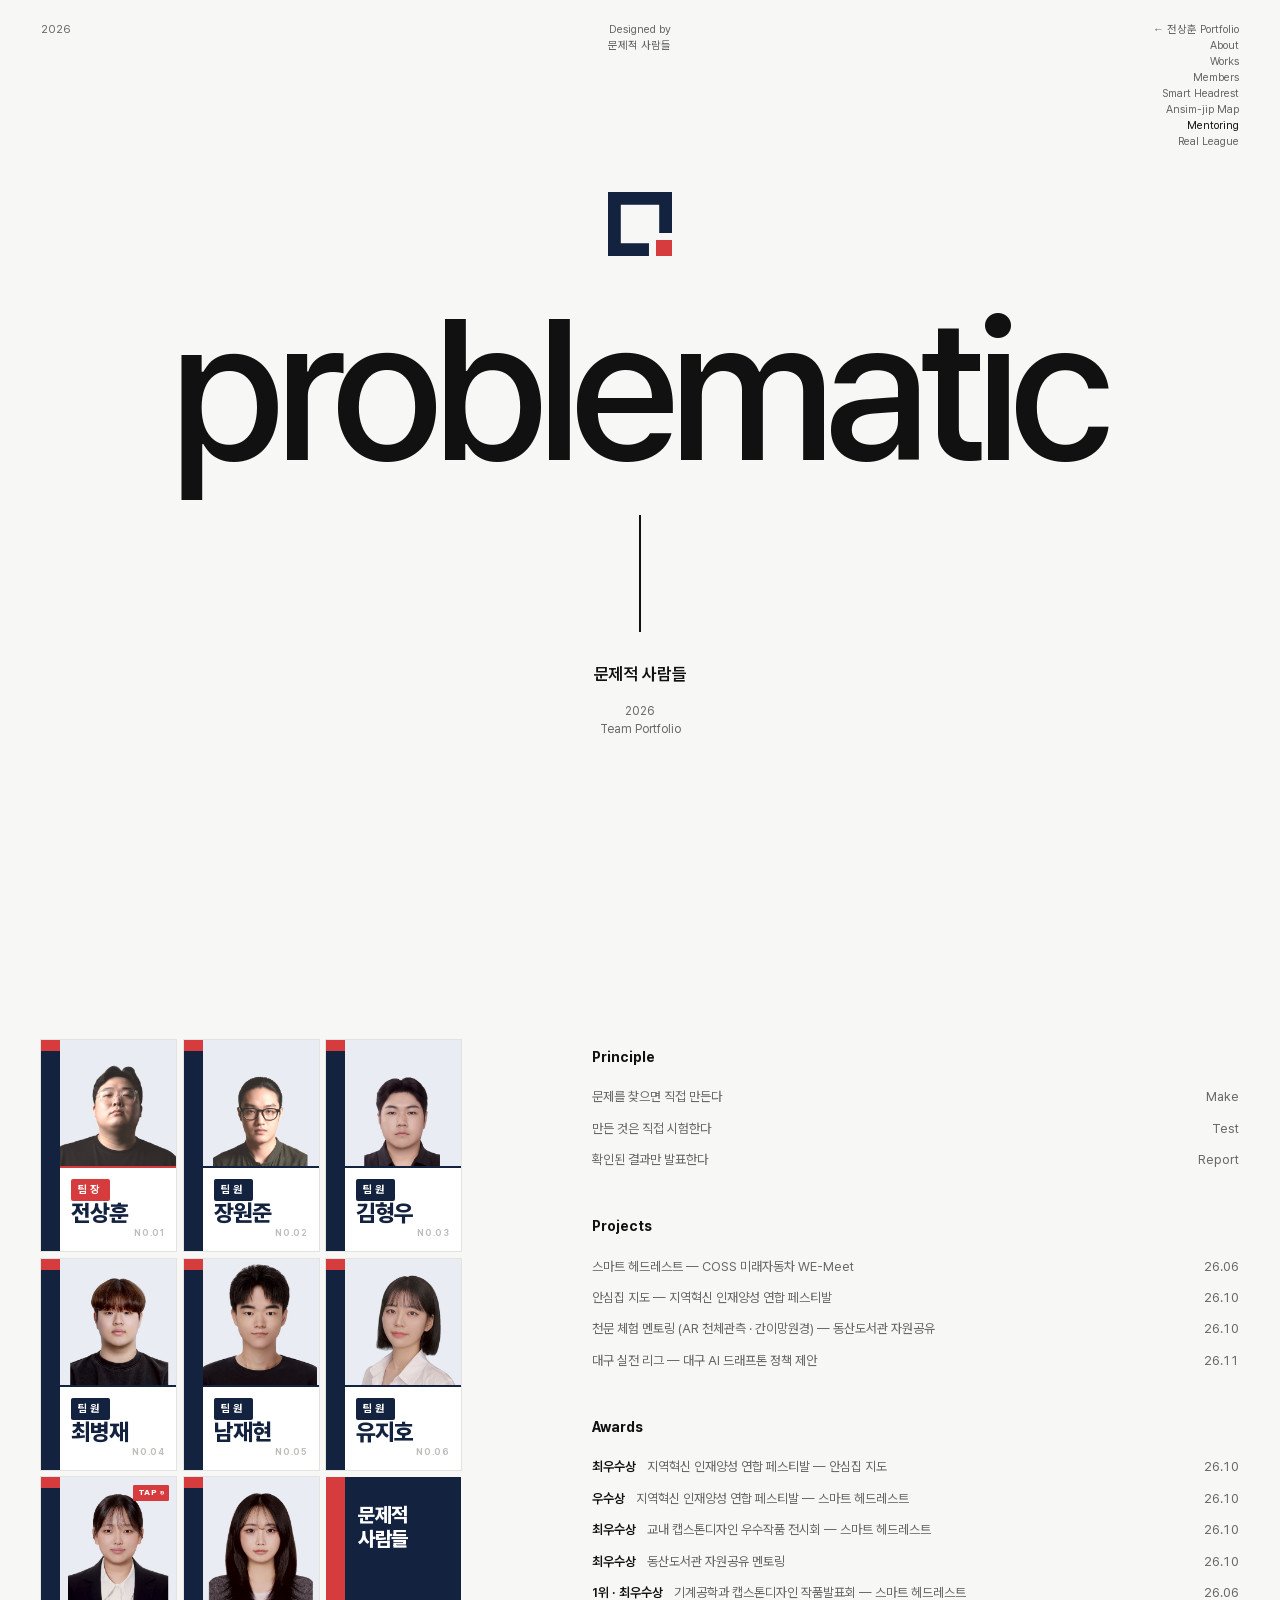
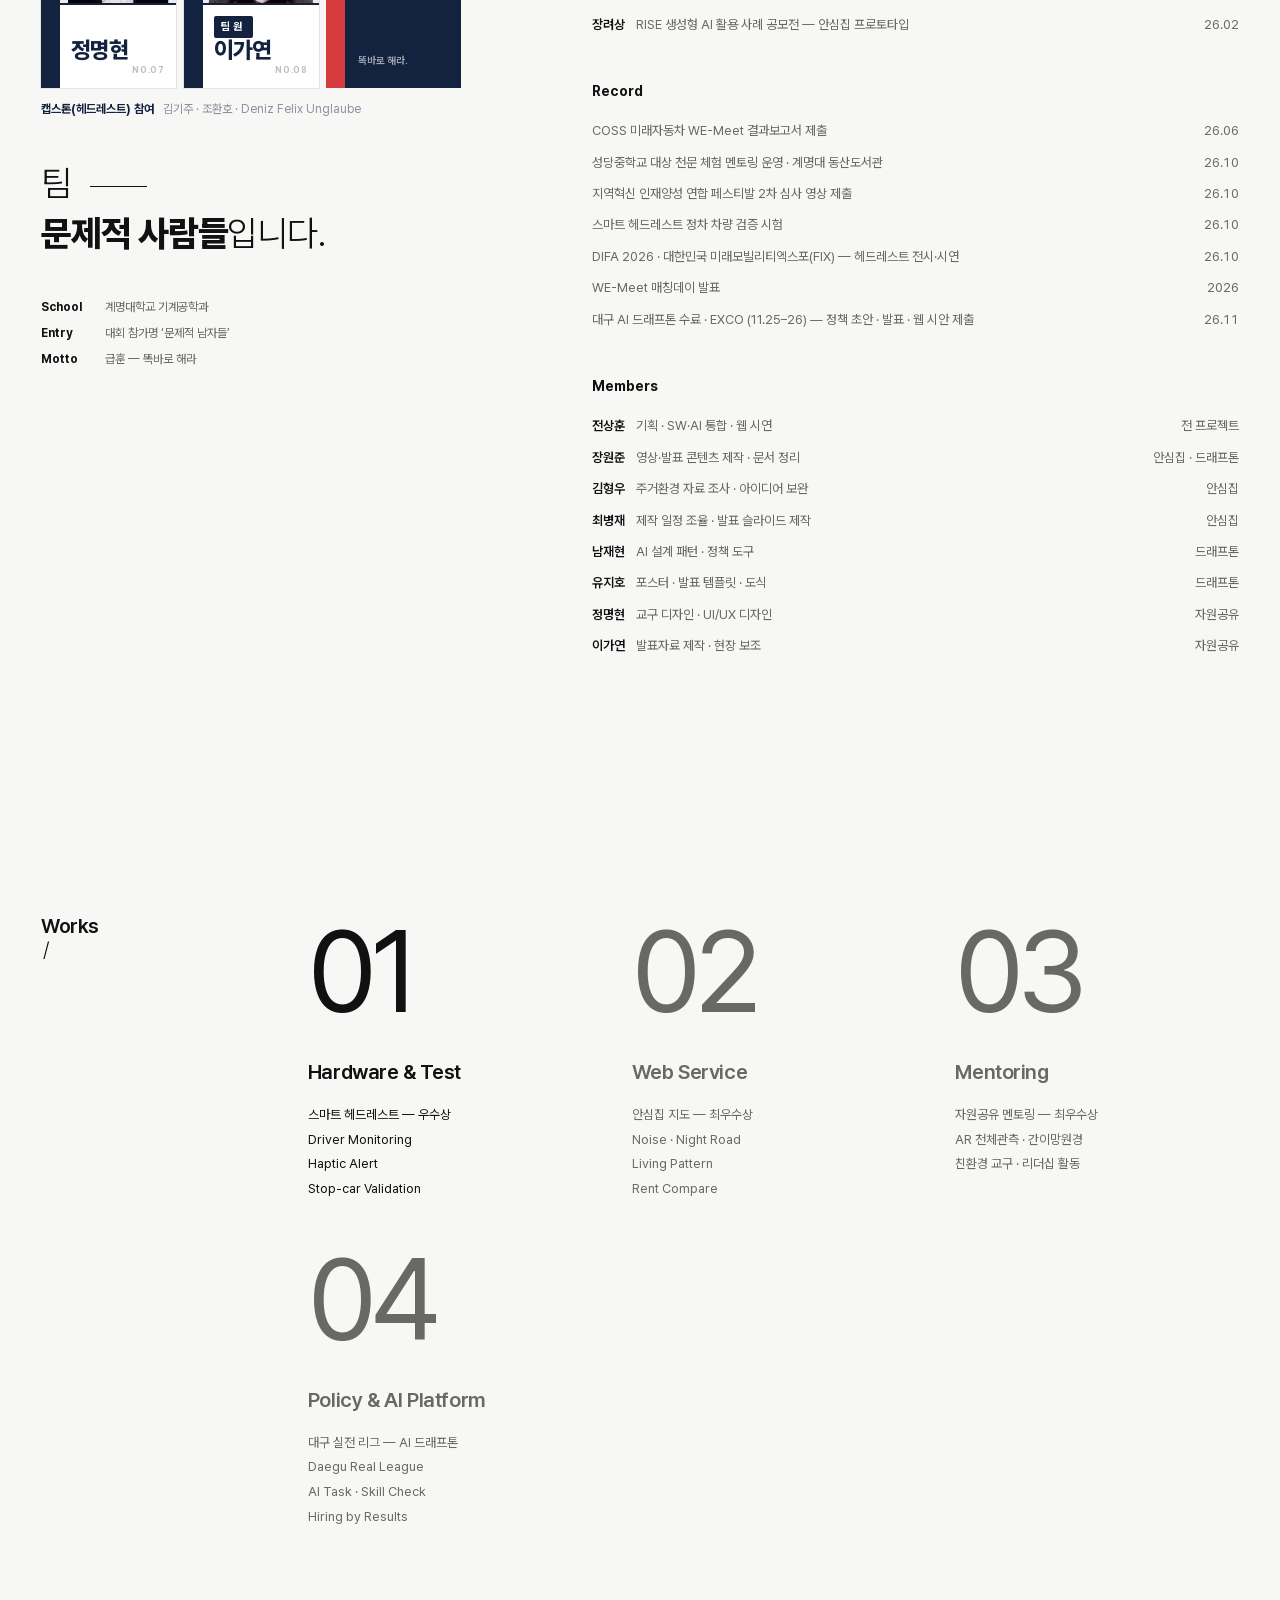
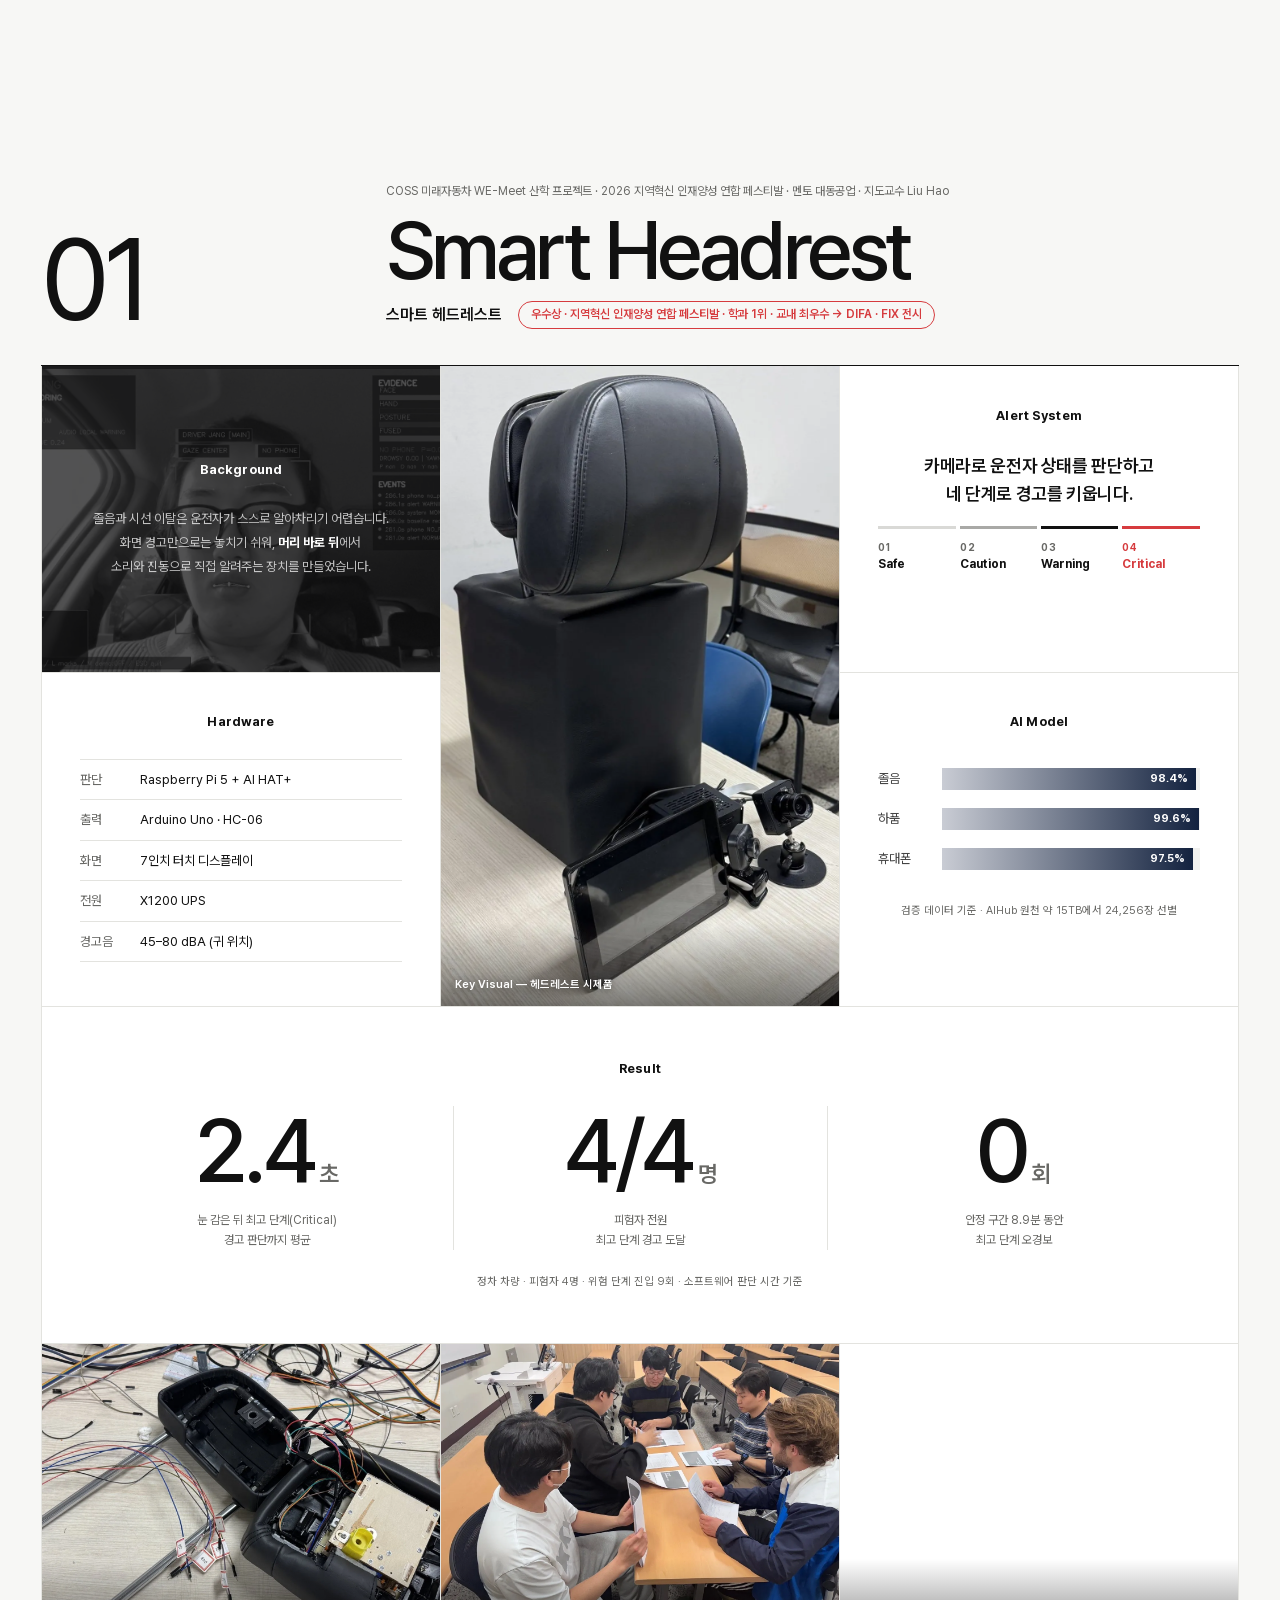
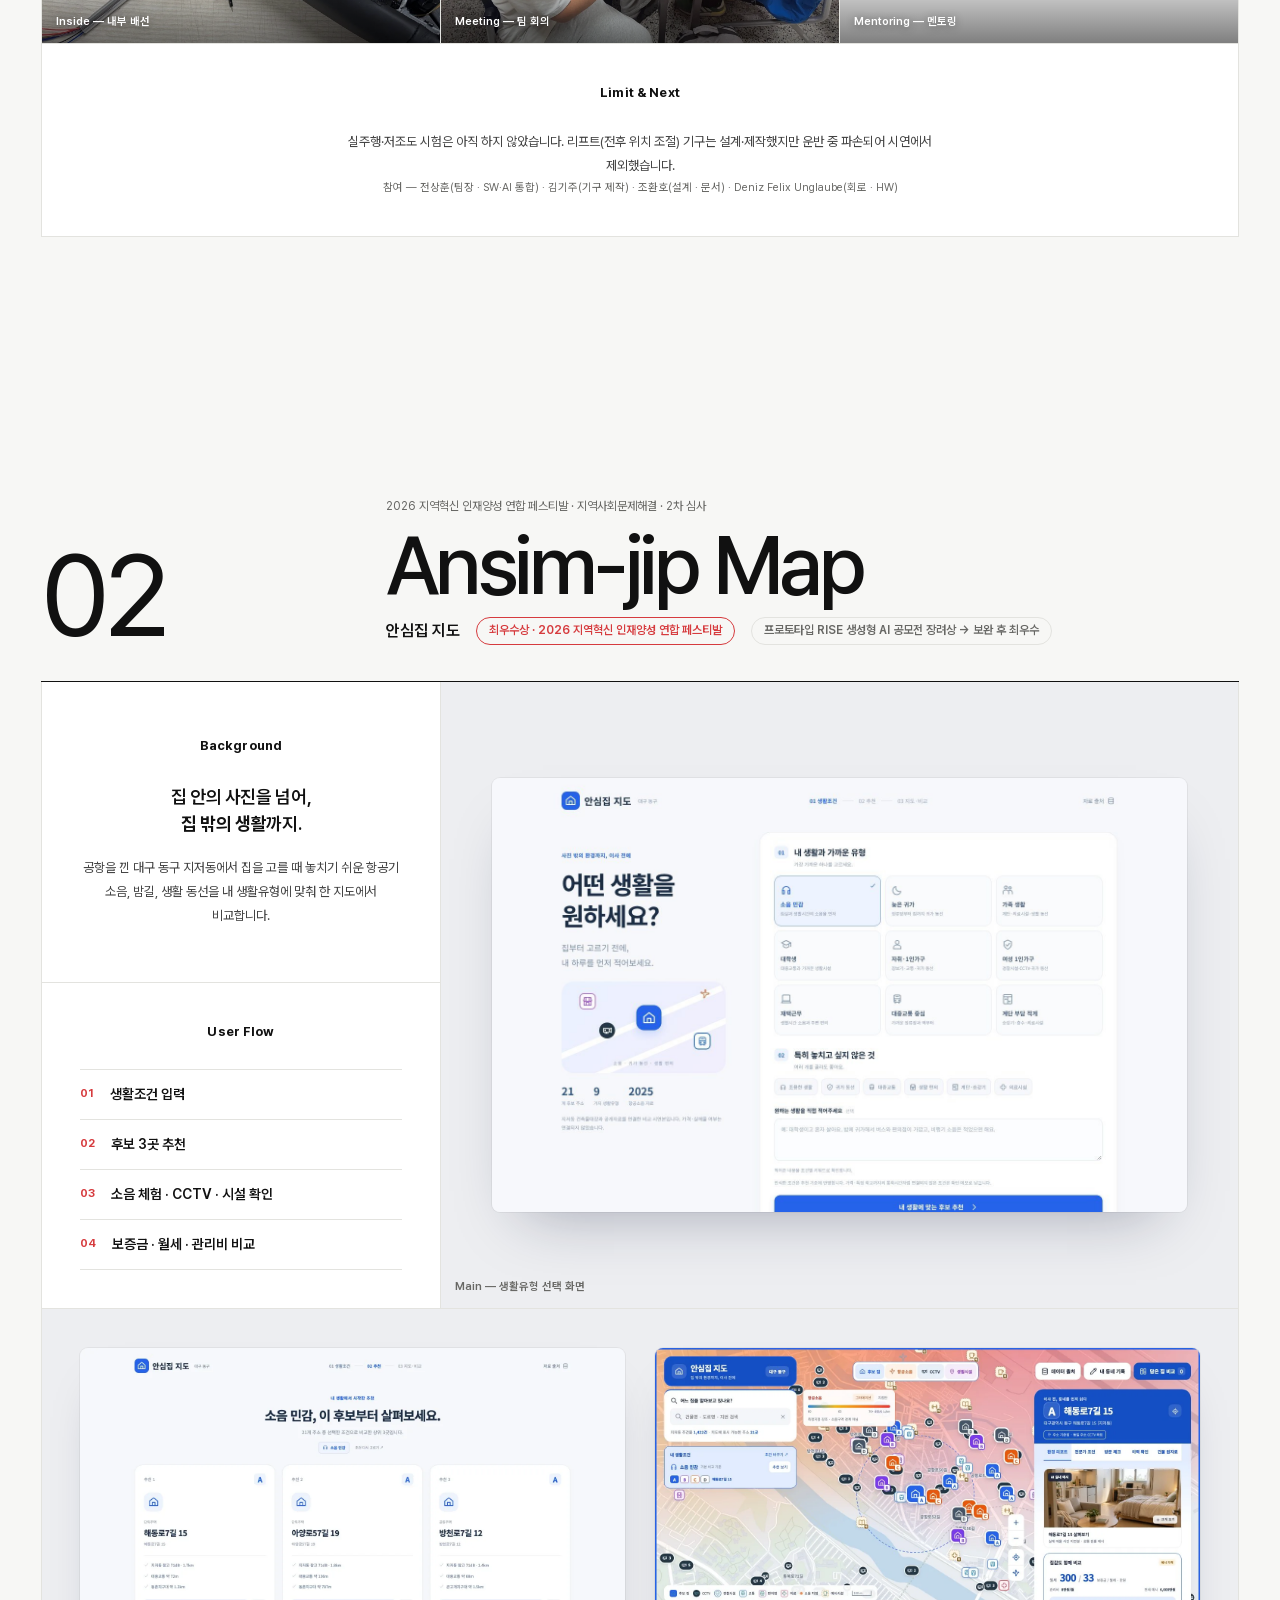
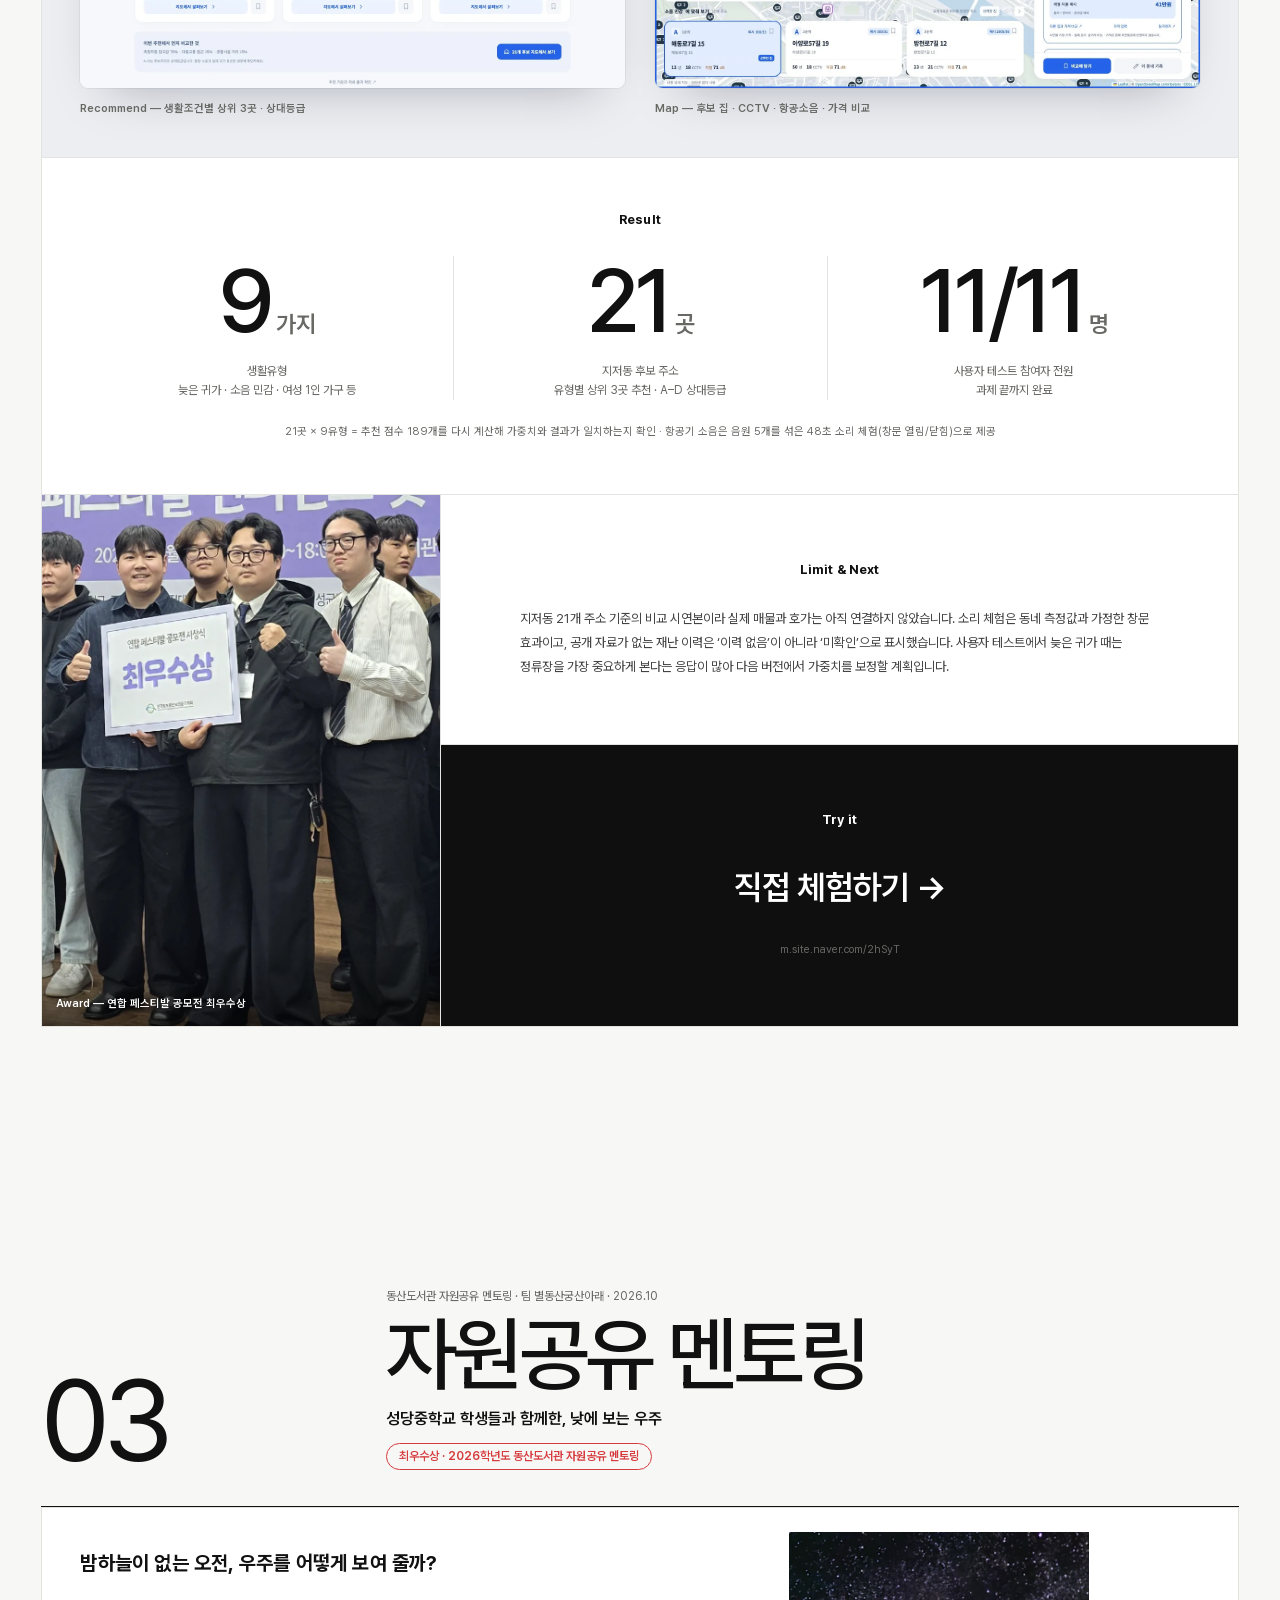
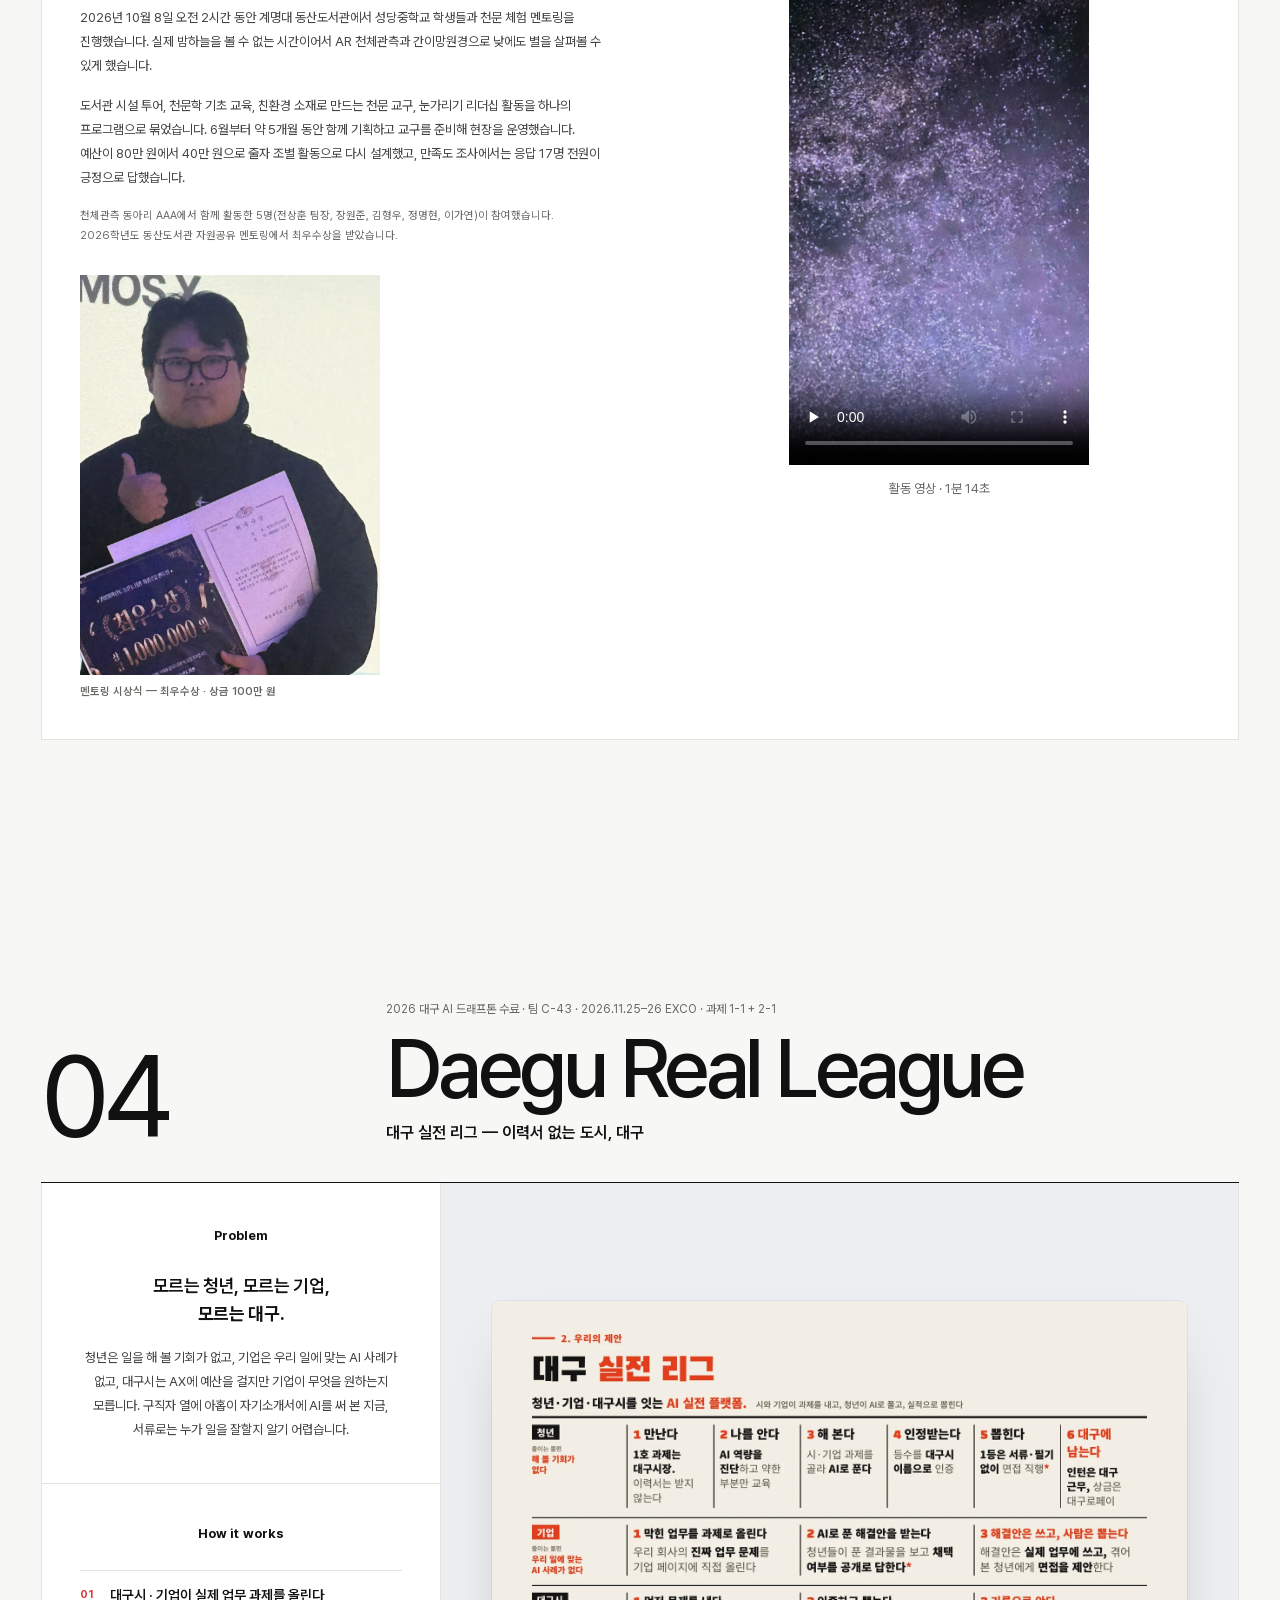
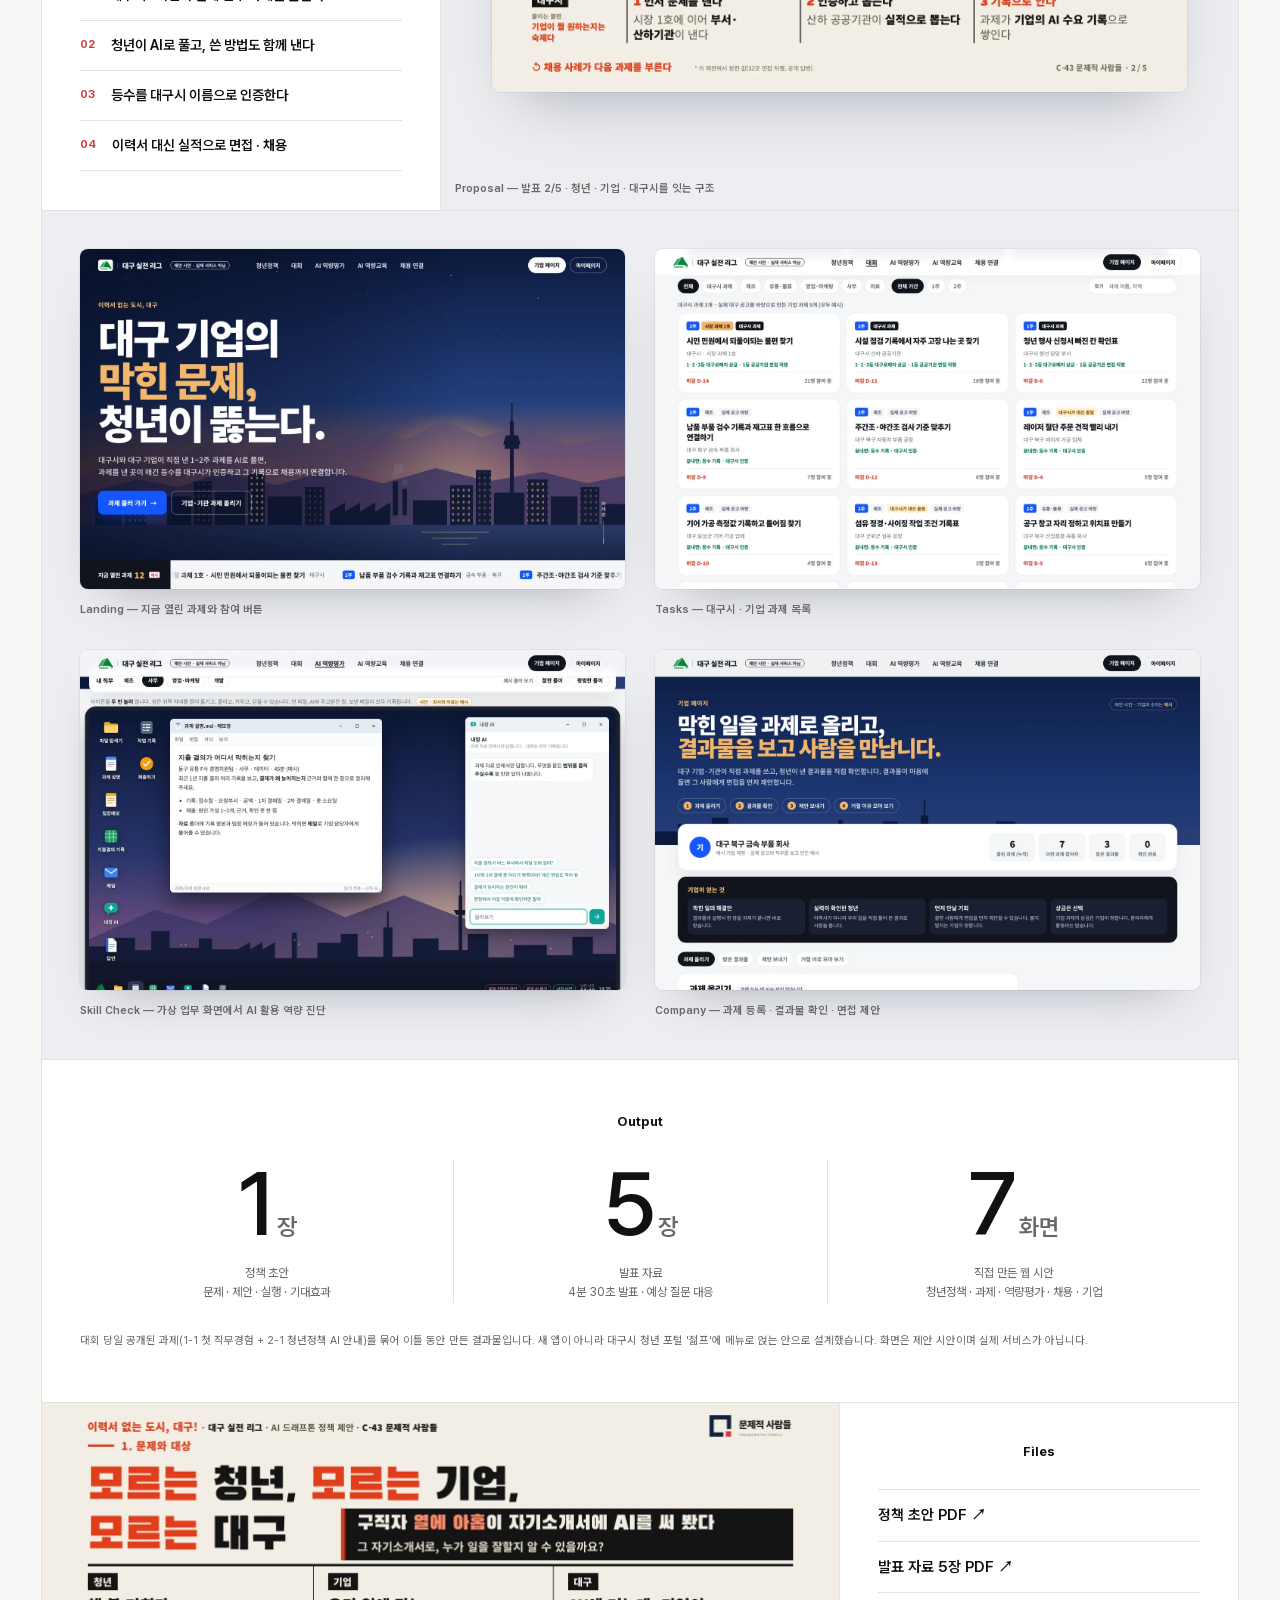
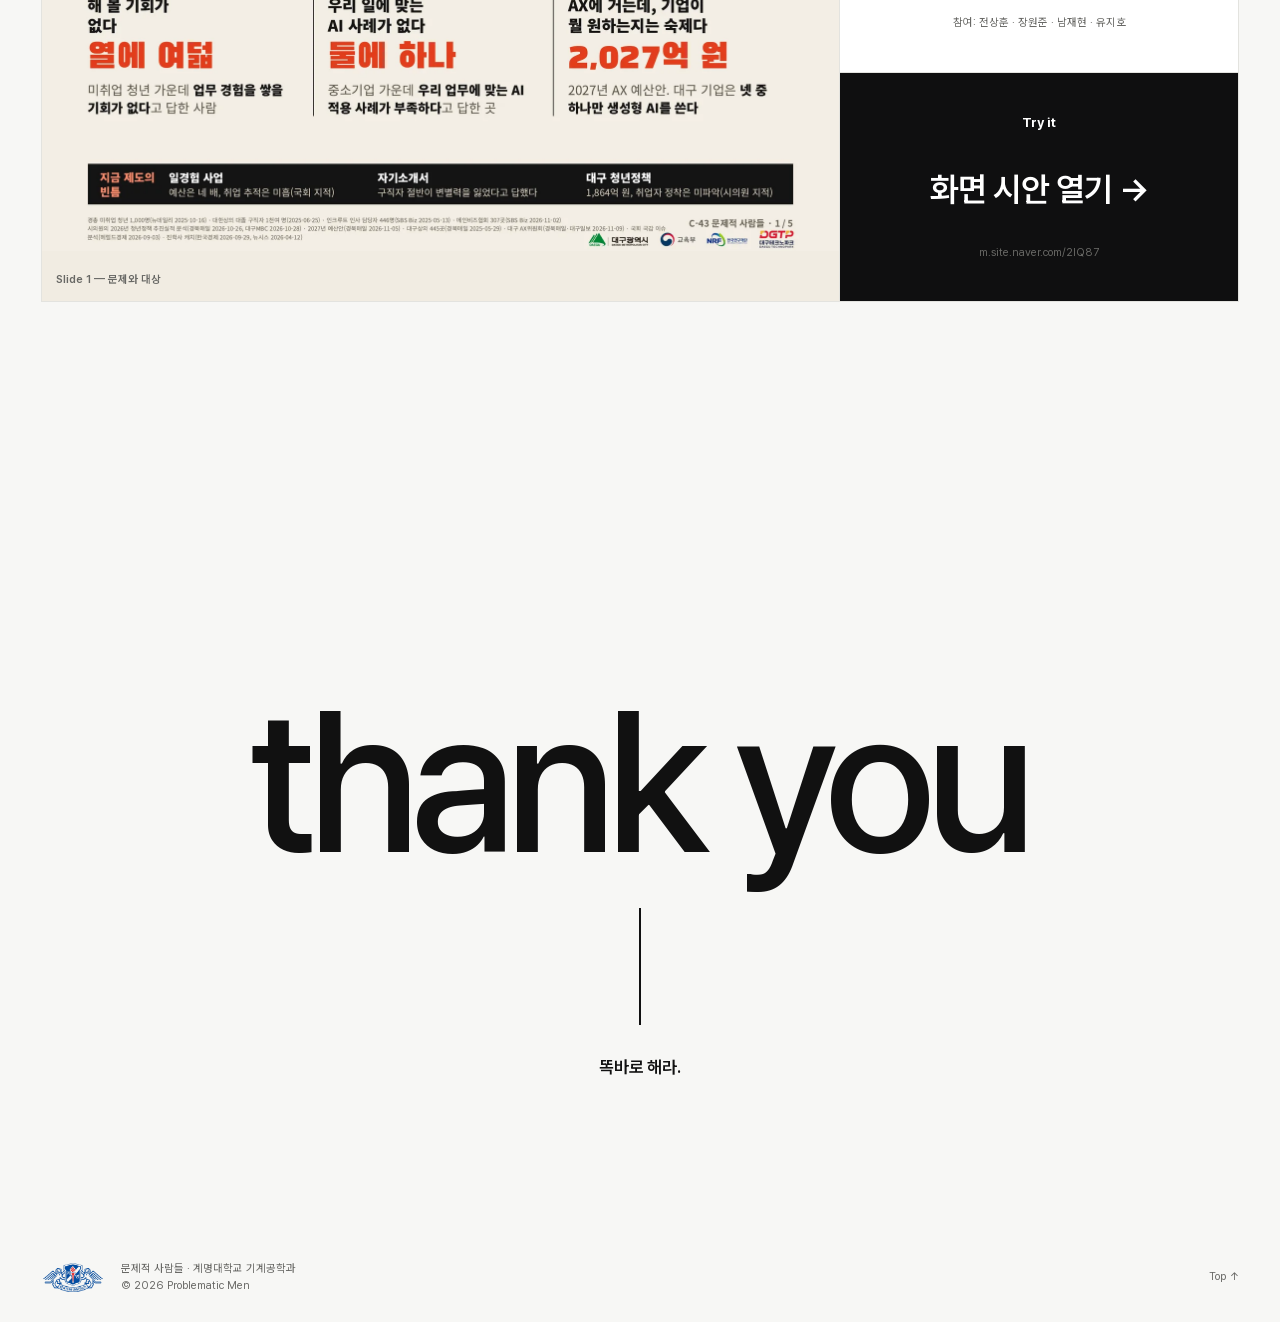
==== commit 6b256449: "AI 드래프톤 표기: 예선 진출/참가 → 수료 Co-Authored-By: Claude Opus 5.5 <noreply@anthropic.com> Claude-Session: ht" ====
--- a/team/index.html
+++ b/team/index.html
@@ -205,7 +205,7 @@
         <li><span>스마트 헤드레스트 정차 차량 검증 시험</span><time>26.10</time></li>
         <li><span>DIFA 2026 · 대한민국 미래모빌리티엑스포(FIX) — 헤드레스트 전시·시연</span><time>26.10</time></li>
         <li><span>WE-Meet 매칭데이 발표</span><time>2026</time></li>
-        <li><span>대구 AI 드래프톤 참가 · EXCO (11.25–26) — 정책 초안 · 발표 · 웹 시안 제출</span><time>26.11</time></li>
+        <li><span>대구 AI 드래프톤 수료 · EXCO (11.25–26) — 정책 초안 · 발표 · 웹 시안 제출</span><time>26.11</time></li>
       </ul>
     </div>
     <div class="list reveal">
@@ -410,7 +410,7 @@
   <header class="ptitle">
     <span class="ptitle__no reveal">04</span>
     <div class="reveal">
-      <p class="ptitle__meta">2026 대구 AI 드래프톤 · 팀 C-43 · 2026.11.25–26 EXCO · 과제 1-1 + 2-1</p>
+      <p class="ptitle__meta">2026 대구 AI 드래프톤 수료 · 팀 C-43 · 2026.11.25–26 EXCO · 과제 1-1 + 2-1</p>
       <h2 class="ptitle__name">Daegu Real League</h2>
       <p class="ptitle__ko">대구 실전 리그 — 이력서 없는 도시, 대구</p>
     </div>
